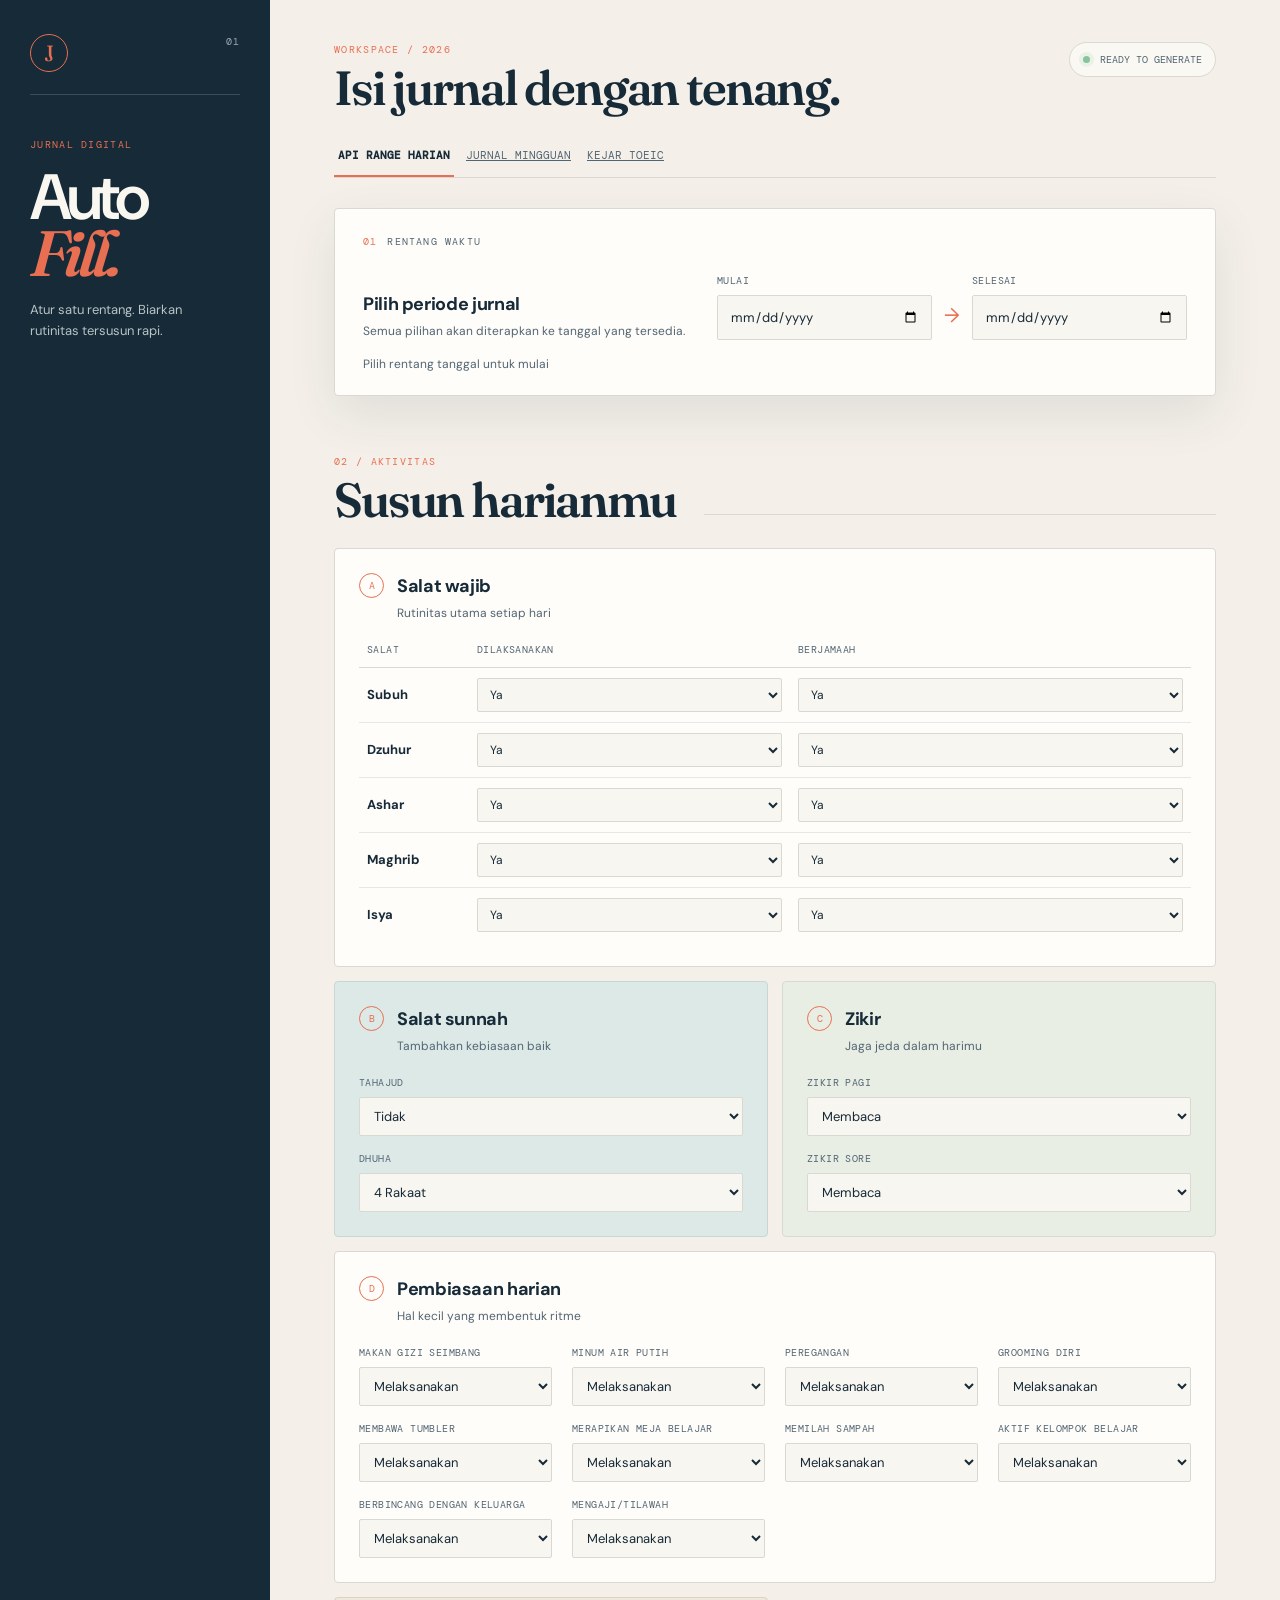
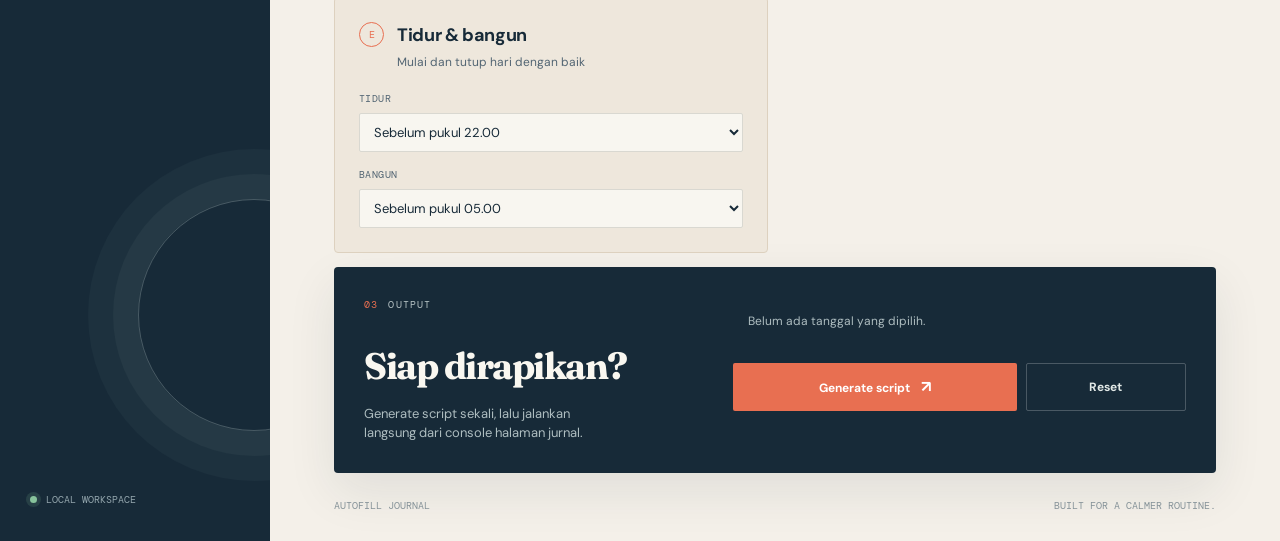
==== index.html @ 5ec19862 "sc commit" ====
<!DOCTYPE html>
<html lang="id">
<head>
    <meta charset="UTF-8">
    <meta name="viewport" content="width=device-width, initial-scale=1.0">
    <title>Jurnal / AutoFill</title>
    <link rel="stylesheet" href="/ui/style.css">
</head>
<body>
    <div class="app-shell">
        <aside class="side-rail">
            <div class="brand-mark"><span>J</span><small>01</small></div>
            <div class="rail-copy"><p class="eyebrow">Jurnal digital</p><h1>Auto<br><em>Fill.</em></h1><p class="rail-note">Atur satu rentang. Biarkan rutinitas tersusun rapi.</p></div>
            <div class="rail-footer"><span class="status-dot"></span><span>Local workspace</span></div>
        </aside>

        <main class="workspace">
            <header class="topbar"><div><p class="eyebrow">Workspace / 2026</p><h2>Isi jurnal dengan tenang.</h2></div><div class="topbar-badge"><span class="pulse"></span>Ready to generate</div></header>
            <nav class="mode-tabs" aria-label="Pilih engine jurnal">
                <button class="mode-tab active" data-mode="daily">API Range Harian</button>
                <a class="mode-tab" href="/ui/weekly.html">Jurnal Mingguan</a>
                <a class="mode-tab" href="/ui/kejar-toeic.html">Kejar TOEIC</a>
            </nav>

        <section class="date-panel">
            <div class="section-kicker"><span>01</span><span>Rentang waktu</span></div>
            <div class="date-panel-main"><div><h3>Pilih periode jurnal</h3><p class="section-subtitle">Semua pilihan akan diterapkan ke tanggal yang tersedia.</p></div><div class="date-row">
                <div class="input-group">
                    <label for="start-date">Mulai</label>
                    <input type="date" id="start-date">
                </div>
                <span class="date-arrow">→</span>
                <div class="input-group">
                    <label for="end-date">Selesai</label>
                    <input type="date" id="end-date">
                </div>
            </div></div><div id="date-info" class="date-info"><span>Pilih rentang tanggal untuk mulai</span></div>
        </section>

        <div class="section-heading"><div><p class="eyebrow">02 / Aktivitas</p><h2>Susun harianmu</h2></div><span class="heading-rule"></span></div>

        <div class="activity-grid">
            <section class="panel panel-wide"><div class="panel-heading"><span class="panel-index">A</span><div><h3>Salat wajib</h3><p>Rutinitas utama setiap hari</p></div></div><div id="salat-wajib-container"></div></section>
            <section class="panel panel-accent"><div class="panel-heading"><span class="panel-index">B</span><div><h3>Salat sunnah</h3><p>Tambahkan kebiasaan baik</p></div></div><div id="salat-sunnah-container"></div></section>
            <section class="panel panel-accent-soft"><div class="panel-heading"><span class="panel-index">C</span><div><h3>Zikir</h3><p>Jaga jeda dalam harimu</p></div></div><div id="zikir-container"></div></section>
            <section class="panel panel-wide"><div class="panel-heading"><span class="panel-index">D</span><div><h3>Pembiasaan harian</h3><p>Hal kecil yang membentuk ritme</p></div></div><div id="daily-container"></div></section>
            <section class="panel panel-sleep"><div class="panel-heading"><span class="panel-index">E</span><div><h3>Tidur & bangun</h3><p>Mulai dan tutup hari dengan baik</p></div></div><div id="tidur-bangun-container"></div></section>
        </div>

        <section class="action-panel">
            <div class="action-copy"><div class="section-kicker light"><span>03</span><span>Output</span></div><h2>Siap dirapikan?</h2><p>Generate script sekali, lalu jalankan langsung dari console halaman jurnal.</p></div>
            <div class="action-controls"><div id="preview-box" class="preview-box"></div><div id="error-box" class="error-box" style="display: none;"></div><div class="btn-group"><button id="generate-btn" class="btn btn-primary">Generate script <span>↗</span></button><button id="reset-btn" class="btn btn-outline">Reset</button></div></div>
            <div id="output-area" class="output-area" style="display: none;"><div class="output-header"><span>Script siap ditempel ke Console Browser</span><button id="copy-btn" class="btn btn-sm">Salin script</button></div><textarea id="output-script" readonly></textarea></div>
        </section>
                <section id="weekly-panel" class="weekly-panel" hidden>
                        <div class="section-kicker"><span>W</span><span>Weekly engine</span></div>
                        <div class="weekly-heading"><div><h2>Jurnal mingguan</h2><p>Atur kebiasaan mingguan terpisah dari API range harian.</p></div><span class="weekly-badge">POST / deed-habbit</span></div>
                        <div class="weekly-controls">
                                <label>Mode<select id="weekly-mode"><option value="DRY_RUN">DRY_RUN</option><option value="RUN">RUN</option></select></label>
                                <label>Offset minggu<input id="weekly-offset" type="number" value="0" step="1"></label>
                                <label class="weekly-check"><input id="weekly-overwrite" type="checkbox"><span>Timpa deed yang sudah ada</span></label>
                        </div>
                        <div class="weekly-list-heading"><span>Kegiatan</span><span>Pelaksanaan</span><span>Hari</span><span>Saksi</span><span>Nama saksi</span></div>
                        <div id="weekly-plan-list" class="weekly-plan-list"></div>
                        <div id="weekly-error" class="error-box" hidden></div>
                        <div class="weekly-actions"><button id="weekly-generate" class="btn btn-primary">Generate weekly script <span>↗</span></button><button id="weekly-reset" class="btn btn-outline">Reset</button></div>
                        <div id="weekly-output-area" class="weekly-output" hidden><div class="output-header"><span>Script weekly siap ditempel ke Console</span><button id="weekly-copy" class="btn btn-sm">Salin script</button></div><textarea id="weekly-output" readonly></textarea></div>
                </section>
        <footer class="workspace-footer"><span>AutoFill Journal</span><span>Built for a calmer routine.</span></footer>
        </main>
    </div>
    <script src="/ui/app.js"></script>
</body>
</html>
---- ui/style.css ----
@import url('https://fonts.googleapis.com/css2?family=DM+Mono:wght@400;500&family=DM+Sans:wght@400;500;600;700&family=Fraunces:opsz,wght@9..144,600&display=swap');

:root { --ink: #172a38; --ink-soft: #526573; --paper: #f4f0e9; --panel: #fffdf9; --line: #d9d8d1; --coral: #e86f51; --coral-dark: #bd513c; --shadow: 0 18px 50px rgba(23,42,56,.09); }
* { box-sizing: border-box; margin: 0; padding: 0; }
body { min-width: 320px; background: var(--paper); color: var(--ink); font-family: 'DM Sans', sans-serif; line-height: 1.5; }
button, input, select, textarea { font: inherit; }
.app-shell { display: grid; grid-template-columns: 270px minmax(0,1fr); min-height: 100vh; }
.side-rail { position: relative; display: flex; flex-direction: column; min-height: 100vh; padding: 34px 30px; color: #f9f7f0; background: var(--ink); overflow: hidden; }
.side-rail::after { position: absolute; content: ''; width: 230px; height: 230px; right: -100px; bottom: 110px; border: 1px solid rgba(220,233,231,.25); border-radius: 50%; box-shadow: 0 0 0 25px rgba(220,233,231,.04),0 0 0 50px rgba(220,233,231,.03); }
.brand-mark { display: flex; align-items: flex-start; justify-content: space-between; width: 100%; padding-bottom: 22px; border-bottom: 1px solid rgba(255,255,255,.16); font-family: 'DM Mono',monospace; }
.brand-mark span { display: grid; place-items: center; width: 38px; height: 38px; border: 1px solid var(--coral); border-radius: 50%; color: var(--coral); font-family: 'Fraunces',serif; font-size: 22px; }
.brand-mark small { color: #9aaab1; font-size: 10px; letter-spacing: .12em; }
.rail-copy { margin-top: 42px; margin-bottom: auto; }.eyebrow { color: var(--coral); font-family: 'DM Mono',monospace; font-size: 10px; letter-spacing: .13em; text-transform: uppercase; }
.rail-copy h1 { margin: 18px 0; font-size: clamp(48px,5vw,68px); font-weight: 600; line-height: .86; letter-spacing: -.07em; }.rail-copy h1 em { color: var(--coral); font-family: 'Fraunces',serif; font-weight: 600; letter-spacing: -.08em; }.rail-note { max-width: 165px; color: #b7c3c5; font-size: 13px; line-height: 1.6; }
.rail-footer { display: flex; align-items: center; gap: 9px; color: #94a6ad; font-family: 'DM Mono',monospace; font-size: 10px; text-transform: uppercase; }.status-dot,.pulse { display: inline-block; width: 7px; height: 7px; border-radius: 50%; background: #87c39c; box-shadow: 0 0 0 4px rgba(135,195,156,.14); }
.workspace { width: min(1180px,100%); margin: 0 auto; padding: 42px clamp(24px,5vw,76px) 28px; }.topbar { display: flex; align-items: flex-start; justify-content: space-between; gap: 20px; margin-bottom: 42px; }.topbar h2,.section-heading h2 { margin-top: 7px; font-family: 'Fraunces',serif; font-size: clamp(30px,4vw,48px); font-weight: 600; letter-spacing: -.045em; line-height: 1; }.topbar-badge { display: flex; align-items: center; gap: 10px; padding: 9px 13px; border: 1px solid var(--line); border-radius: 99px; background: rgba(255,253,249,.6); color: var(--ink-soft); font-family: 'DM Mono',monospace; font-size: 10px; text-transform: uppercase; white-space: nowrap; }
.date-panel { padding: 25px 28px 18px; border: 1px solid var(--line); border-radius: 4px; background: var(--panel); box-shadow: var(--shadow); }.section-kicker { display: flex; align-items: center; gap: 10px; color: var(--ink-soft); font-family: 'DM Mono',monospace; font-size: 10px; letter-spacing: .12em; text-transform: uppercase; }.section-kicker span:first-child { color: var(--coral); }.date-panel-main { display: flex; align-items: end; justify-content: space-between; gap: 28px; margin: 24px 0 15px; }.date-panel h3,.panel-heading h3 { font-size: 18px; font-weight: 700; letter-spacing: -.02em; }.section-subtitle,.panel-heading p { margin-top: 4px; color: var(--ink-soft); font-size: 12px; }.date-row { display: flex; align-items: end; gap: 12px; min-width: min(470px,100%); }.input-group { display: flex; flex: 1; flex-direction: column; gap: 7px; }.input-group label,.compact-item label { color: var(--ink-soft); font-family: 'DM Mono',monospace; font-size: 10px; letter-spacing: .04em; text-transform: uppercase; } input[type='date'],select { width: 100%; border: 1px solid var(--line); border-radius: 2px; background: #f8f6f0; color: var(--ink); font-size: 13px; } input[type='date'] { padding: 11px 12px; } select { padding: 9px 10px; cursor: pointer; } input[type='date']:focus,select:focus { outline: 2px solid rgba(232,111,81,.25); border-color: var(--coral); }.date-arrow { padding-bottom: 10px; color: var(--coral); font-size: 20px; }.date-info { min-height: 22px; color: var(--ink-soft); font-size: 12px; }.date-info .success { display: block; color: #56856a; font-weight: 600; }.date-info .error { display: block; color: var(--coral-dark); font-weight: 600; }
.section-heading { display: flex; align-items: end; gap: 28px; margin: 58px 0 24px; }.heading-rule { height: 1px; flex: 1; margin-bottom: 9px; background: var(--line); }.activity-grid { display: grid; grid-template-columns: repeat(2,minmax(0,1fr)); gap: 14px; }.panel { min-width: 0; padding: 24px; border: 1px solid var(--line); border-radius: 4px; background: var(--panel); }.panel-wide { grid-column: span 2; }.panel-accent { background: #dce9e7; border-color: #c5d8d4; }.panel-accent-soft { background: #e8eee4; border-color: #d2ddcf; }.panel-sleep { background: #eee7dc; border-color: #ddd1bf; }.panel-heading { display: flex; align-items: flex-start; gap: 13px; margin-bottom: 20px; }.panel-index { display: grid; place-items: center; width: 25px; height: 25px; border: 1px solid currentColor; border-radius: 50%; color: var(--coral); font-family: 'DM Mono',monospace; font-size: 10px; }
.compact-table { width: 100%; border-collapse: collapse; font-size: 13px; }.compact-table th { padding: 0 8px 10px; border-bottom: 1px solid var(--line); color: var(--ink-soft); font-family: 'DM Mono',monospace; font-size: 10px; font-weight: 400; letter-spacing: .04em; text-align: left; text-transform: uppercase; }.compact-table td { padding: 10px 8px; border-bottom: 1px solid rgba(23,42,56,.1); }.compact-table tr:last-child td { border-bottom: 0; }.compact-table .label-col { width: 110px; font-weight: 700; }.compact-table select { padding: 7px 8px; font-size: 12px; }.compact-grid { display: grid; grid-template-columns: repeat(auto-fit,minmax(190px,1fr)); gap: 15px 20px; }.compact-item { display: flex; flex-direction: column; gap: 7px; }
.action-panel { display: grid; grid-template-columns: .85fr 1.15fr; gap: 34px; margin-top: 14px; padding: 30px; border-radius: 4px; background: var(--ink); color: #f9f7f0; box-shadow: var(--shadow); }.light { color: #b7c3c5; }.action-copy h2 { margin-top: 26px; font-family: 'Fraunces',serif; font-size: 37px; letter-spacing: -.04em; }.action-copy p { max-width: 230px; margin-top: 10px; color: #aebdc0; font-size: 13px; }.action-controls { min-width: 0; }.preview-box { display: grid; grid-template-columns: repeat(4,1fr); gap: 7px; margin-bottom: 18px; }.preview-item { min-width: 0; padding: 12px 9px; border: 1px solid rgba(255,255,255,.14); background: rgba(255,255,255,.07); text-align: center; }.preview-item .preview-icon { display: block; margin-bottom: 4px; color: var(--coral); font-size: 16px; }.preview-item strong { display: block; color: #fff; font-size: 17px; }.preview-item small { display: block; overflow: hidden; color: #aebdc0; font-size: 10px; text-overflow: ellipsis; white-space: nowrap; }.empty-preview { grid-column: 1/-1; padding: 15px; color: #aebdc0; font-size: 12px; }.error-box { margin-bottom: 15px; padding: 11px 13px; border: 1px solid rgba(255,170,150,.5); background: rgba(232,111,81,.16); color: #ffc2b4; font-size: 12px; }.btn-group { display: flex; gap: 9px; }.btn { border: 0; border-radius: 2px; padding: 12px 16px; cursor: pointer; font-size: 12px; font-weight: 700; transition: transform .2s,background .2s; }.btn:hover { transform: translateY(-2px); }.btn-primary { flex: 2; background: var(--coral); color: #fff; }.btn-primary:hover { background: var(--coral-dark); }.btn-primary span { margin-left: 8px; font-size: 16px; }.btn-outline { flex: 1; border: 1px solid rgba(255,255,255,.22); background: transparent; color: #e2e9e7; }.btn-outline:hover { background: rgba(255,255,255,.1); }.output-area { grid-column: 1/-1; margin-top: 4px; padding-top: 23px; border-top: 1px solid rgba(255,255,255,.14); }.output-header { display: flex; justify-content: space-between; gap: 16px; margin-bottom: 9px; color: #dbe5e4; font-family: 'DM Mono',monospace; font-size: 10px; text-transform: uppercase; }.btn-sm { padding: 7px 10px; background: var(--coral); color: white; font-size: 10px; }#output-script { width: 100%; min-height: 210px; resize: vertical; border: 1px solid rgba(255,255,255,.16); border-radius: 2px; background: #0d1c27; color: #b9d9ca; padding: 14px; font-family: 'DM Mono',monospace; font-size: 11px; line-height: 1.6; }.workspace-footer { display: flex; justify-content: space-between; margin-top: 25px; color: #859298; font-family: 'DM Mono',monospace; font-size: 10px; text-transform: uppercase; }
@media (max-width: 1080px) { .workspace { padding-right: 34px; padding-left: 34px; }.date-panel-main { display: block; }.date-row { margin-top: 20px; }.action-panel { grid-template-columns: 1fr 1.5fr; } }
@media (max-width: 820px) { .app-shell { display: block; }.side-rail { min-height: 250px; padding: 24px; }.rail-copy { margin: 38px 0 0; }.rail-copy h1 { font-size: 55px; }.rail-note { display: none; }.rail-footer { position: absolute; right: 24px; bottom: 27px; }.workspace { padding: 30px 20px 24px; } }
@media (max-width: 620px) { .app-shell { overflow-x: hidden; }.side-rail { width: 100%; min-width: 0; }.topbar,.date-panel-main { display: block; }.topbar-badge { display: inline-flex; margin-top: 20px; }.date-panel-main { margin-top: 22px; }.date-panel { padding: 20px 16px 15px; }.date-row { display: grid; grid-template-columns: minmax(0,1fr) auto minmax(0,1fr); min-width: 0; margin-top: 20px; }.input-group { min-width: 0; }.activity-grid { display: block; }.panel { margin-bottom: 14px; padding: 18px 16px; }.panel-wide { grid-column: auto; }.compact-table { table-layout: fixed; }.compact-table .label-col { width: 72px; }.compact-table td,.compact-table th { padding-right: 4px; padding-left: 4px; }.action-panel { display: block; padding: 24px; }.action-controls { margin-top: 28px; }.preview-box { grid-template-columns: repeat(2,1fr); }.output-header { align-items: flex-start; flex-direction: column; }.workspace-footer { gap: 14px; flex-direction: column; } }

.mode-tabs { display: flex; gap: 8px; margin: -18px 0 30px; border-bottom: 1px solid var(--line); }.mode-tab { border: 0; border-bottom: 2px solid transparent; padding: 11px 4px; background: transparent; color: var(--ink-soft); cursor: pointer; font-family: 'DM Mono',monospace; font-size: 11px; text-transform: uppercase; }.mode-tab.active { border-bottom-color: var(--coral); color: var(--ink); font-weight: 700; }
.weekly-panel { padding: 28px; border: 1px solid var(--line); border-radius: 4px; background: var(--panel); box-shadow: var(--shadow); }.weekly-heading { display: flex; align-items: end; justify-content: space-between; gap: 20px; margin: 22px 0 28px; }.weekly-heading h2 { font-family: 'Fraunces',serif; font-size: 38px; letter-spacing: -.04em; }.weekly-heading p { margin-top: 8px; color: var(--ink-soft); font-size: 13px; }.weekly-badge { padding: 8px 10px; border: 1px solid #c5d8d4; background: var(--blue); color: var(--ink-soft); font-family: 'DM Mono',monospace; font-size: 10px; }.weekly-controls { display: flex; align-items: end; gap: 16px; margin-bottom: 24px; }.weekly-controls label { display: flex; flex-direction: column; gap: 7px; color: var(--ink-soft); font-family: 'DM Mono',monospace; font-size: 10px; text-transform: uppercase; }.weekly-controls select,.weekly-controls input[type='number'] { min-width: 150px; padding: 10px; border: 1px solid var(--line); border-radius: 2px; background: #f8f6f0; color: var(--ink); }.weekly-check { flex-direction: row !important; align-items: center; padding-bottom: 10px; font-family: 'DM Sans',sans-serif !important; font-size: 12px !important; text-transform: none !important; }.weekly-check input { accent-color: var(--coral); }.weekly-json-label { display: block; margin-bottom: 8px; color: var(--ink-soft); font-family: 'DM Mono',monospace; font-size: 10px; text-transform: uppercase; }.weekly-plan { width: 100%; min-height: 230px; padding: 15px; border: 1px solid var(--line); border-radius: 2px; background: #172a38; color: #b9d9ca; font-family: 'DM Mono',monospace; font-size: 12px; line-height: 1.6; resize: vertical; }.weekly-actions { display: flex; gap: 10px; margin-top: 16px; }.weekly-actions .btn-primary { flex: 0 1 280px; }.weekly-actions .btn-outline { flex: 0 0 100px; border-color: var(--line); color: var(--ink-soft); }.weekly-output { margin-top: 26px; padding-top: 22px; border-top: 1px solid var(--line); }.weekly-output .output-header { color: var(--ink-soft); }.weekly-output #weekly-output { width: 100%; min-height: 240px; padding: 14px; border: 1px solid var(--line); border-radius: 2px; background: #0d1c27; color: #b9d9ca; font-family: 'DM Mono',monospace; font-size: 11px; line-height: 1.6; resize: vertical; }
@media (max-width: 620px) { .weekly-heading { display: block; }.weekly-panel { padding: 20px 16px; }.weekly-controls { align-items: stretch; flex-direction: column; }.weekly-controls select,.weekly-controls input[type='number'] { min-width: 0; }.weekly-actions { flex-direction: column; }.weekly-actions .btn-primary,.weekly-actions .btn-outline { flex: auto; width: 100%; } }
.weekly-list-heading,.weekly-plan-row { display: grid; grid-template-columns: minmax(220px, 1.8fr) repeat(3, minmax(130px, 1fr)) minmax(150px, 1fr); gap: 10px; align-items: center; }.weekly-list-heading { padding: 0 12px 9px; color: var(--ink-soft); font-family: 'DM Mono',monospace; font-size: 10px; text-transform: uppercase; }.weekly-plan-list { border: 1px solid var(--line); border-radius: 3px; overflow: hidden; }.weekly-plan-row { padding: 11px 12px; border-top: 1px solid var(--line); background: #fffdf9; }.weekly-plan-row:first-child { border-top: 0; }.weekly-plan-row strong { font-size: 12px; }.weekly-plan-row select,.weekly-plan-row input { min-width: 0; width: 100%; padding: 8px; border: 1px solid var(--line); border-radius: 2px; background: #f8f6f0; color: var(--ink); font-size: 12px; }.weekly-plan-row input::placeholder { color: #9aa6a8; }.weekly-plan-row select:focus,.weekly-plan-row input:focus { outline: 2px solid rgba(232,111,81,.25); border-color: var(--coral); }
@media (max-width: 820px) { .weekly-list-heading { display: none; }.weekly-plan-row { display: grid; grid-template-columns: 1fr 1fr; padding: 14px 12px; }.weekly-plan-row strong { grid-column: 1 / -1; }.weekly-plan-row input { grid-column: 1 / -1; } }

/* =========================================================
   PAGE SECTIONS
   ========================================================= */
.page-section[hidden] { display: none; }

/* =========================================================
   KEJAR TOEIC
   ========================================================= */
.kejar-grid { display: grid; grid-template-columns: repeat(2, minmax(0,1fr)); gap: 14px; }
.kejar-card { position: relative; display: flex; align-items: center; gap: 18px; width: 100%; padding: 24px; border: 1px solid var(--line); border-radius: 4px; background: var(--panel); color: var(--ink); font: inherit; text-align: left; cursor: pointer; overflow: hidden; transition: transform .25s ease, box-shadow .25s ease, border-color .25s ease; }
.kejar-card::before { content: ''; position: absolute; left: 0; top: 0; bottom: 0; width: 3px; background: var(--coral); transform: scaleY(0); transform-origin: top; transition: transform .3s ease; }
.kejar-card:hover { transform: translateY(-3px); box-shadow: var(--shadow); border-color: #c9c8c0; }
.kejar-card:hover::before { transform: scaleY(1); }
.kejar-card-index { display: grid; place-items: center; width: 40px; height: 40px; flex-shrink: 0; border: 1px solid var(--coral); border-radius: 50%; color: var(--coral); background: rgba(232,111,81,.06); font-family: 'DM Mono', monospace; font-size: 11px; transition: background .25s ease, color .25s ease; }
.kejar-card:hover .kejar-card-index { background: var(--coral); color: #fff; }
.kejar-card-body { flex: 1; min-width: 0; }
.kejar-card-body h3 { font-family: 'Fraunces', serif; font-size: 20px; font-weight: 600; letter-spacing: -.03em; line-height: 1.15; color: var(--ink); margin-bottom: 4px; }
.kejar-card-body p { color: var(--ink-soft); font-family: 'DM Mono', monospace; font-size: 10.5px; letter-spacing: .04em; text-transform: uppercase; }
.kejar-card-arrow { color: var(--ink-soft); font-size: 20px; transition: color .25s ease, transform .25s ease; }
.kejar-card:hover .kejar-card-arrow { color: var(--coral); transform: translateX(4px); }
@media (max-width: 620px) {
  .kejar-grid { grid-template-columns: 1fr; }
}
/* =========================================================
   KEJAR TOEIC
   ========================================================= */
.kejar-grid { display: grid; grid-template-columns: repeat(2, minmax(0,1fr)); gap: 14px; }
.kejar-card { position: relative; display: flex; align-items: center; gap: 18px; width: 100%; padding: 24px; border: 1px solid var(--line); border-radius: 4px; background: var(--panel); color: var(--ink); font: inherit; text-align: left; cursor: pointer; overflow: hidden; transition: transform .25s ease, box-shadow .25s ease, border-color .25s ease; }
.kejar-card::before { content: ''; position: absolute; left: 0; top: 0; bottom: 0; width: 3px; background: var(--coral); transform: scaleY(0); transform-origin: top; transition: transform .3s ease; }
.kejar-card:hover { transform: translateY(-3px); box-shadow: var(--shadow); border-color: #c9c8c0; }
.kejar-card:hover::before { transform: scaleY(1); }
.kejar-card-index { display: grid; place-items: center; width: 42px; height: 42px; flex-shrink: 0; border: 1px solid var(--coral); border-radius: 50%; color: var(--coral); background: rgba(232,111,81,.06); font-family: 'DM Mono',monospace; font-size: 12px; transition: background .25s ease, color .25s ease; }
.kejar-card:hover .kejar-card-index { background: var(--coral); color: #fff; }
.kejar-card-body { flex: 1; min-width: 0; }
.kejar-card-body h3 { font-family: 'Fraunces',serif; font-size: 20px; font-weight: 600; letter-spacing: -.03em; line-height: 1.15; color: var(--ink); margin-bottom: 5px; }
.kejar-card-body p { color: var(--ink-soft); font-family: 'DM Mono',monospace; font-size: 10px; letter-spacing: .08em; text-transform: uppercase; }
.kejar-card-arrow { color: var(--ink-soft); font-size: 20px; transition: color .25s ease, transform .25s ease; }
.kejar-card:hover .kejar-card-arrow { color: var(--coral); transform: translateX(4px); }
@media (max-width: 620px) {
  .kejar-grid { grid-template-columns: 1fr; }
}
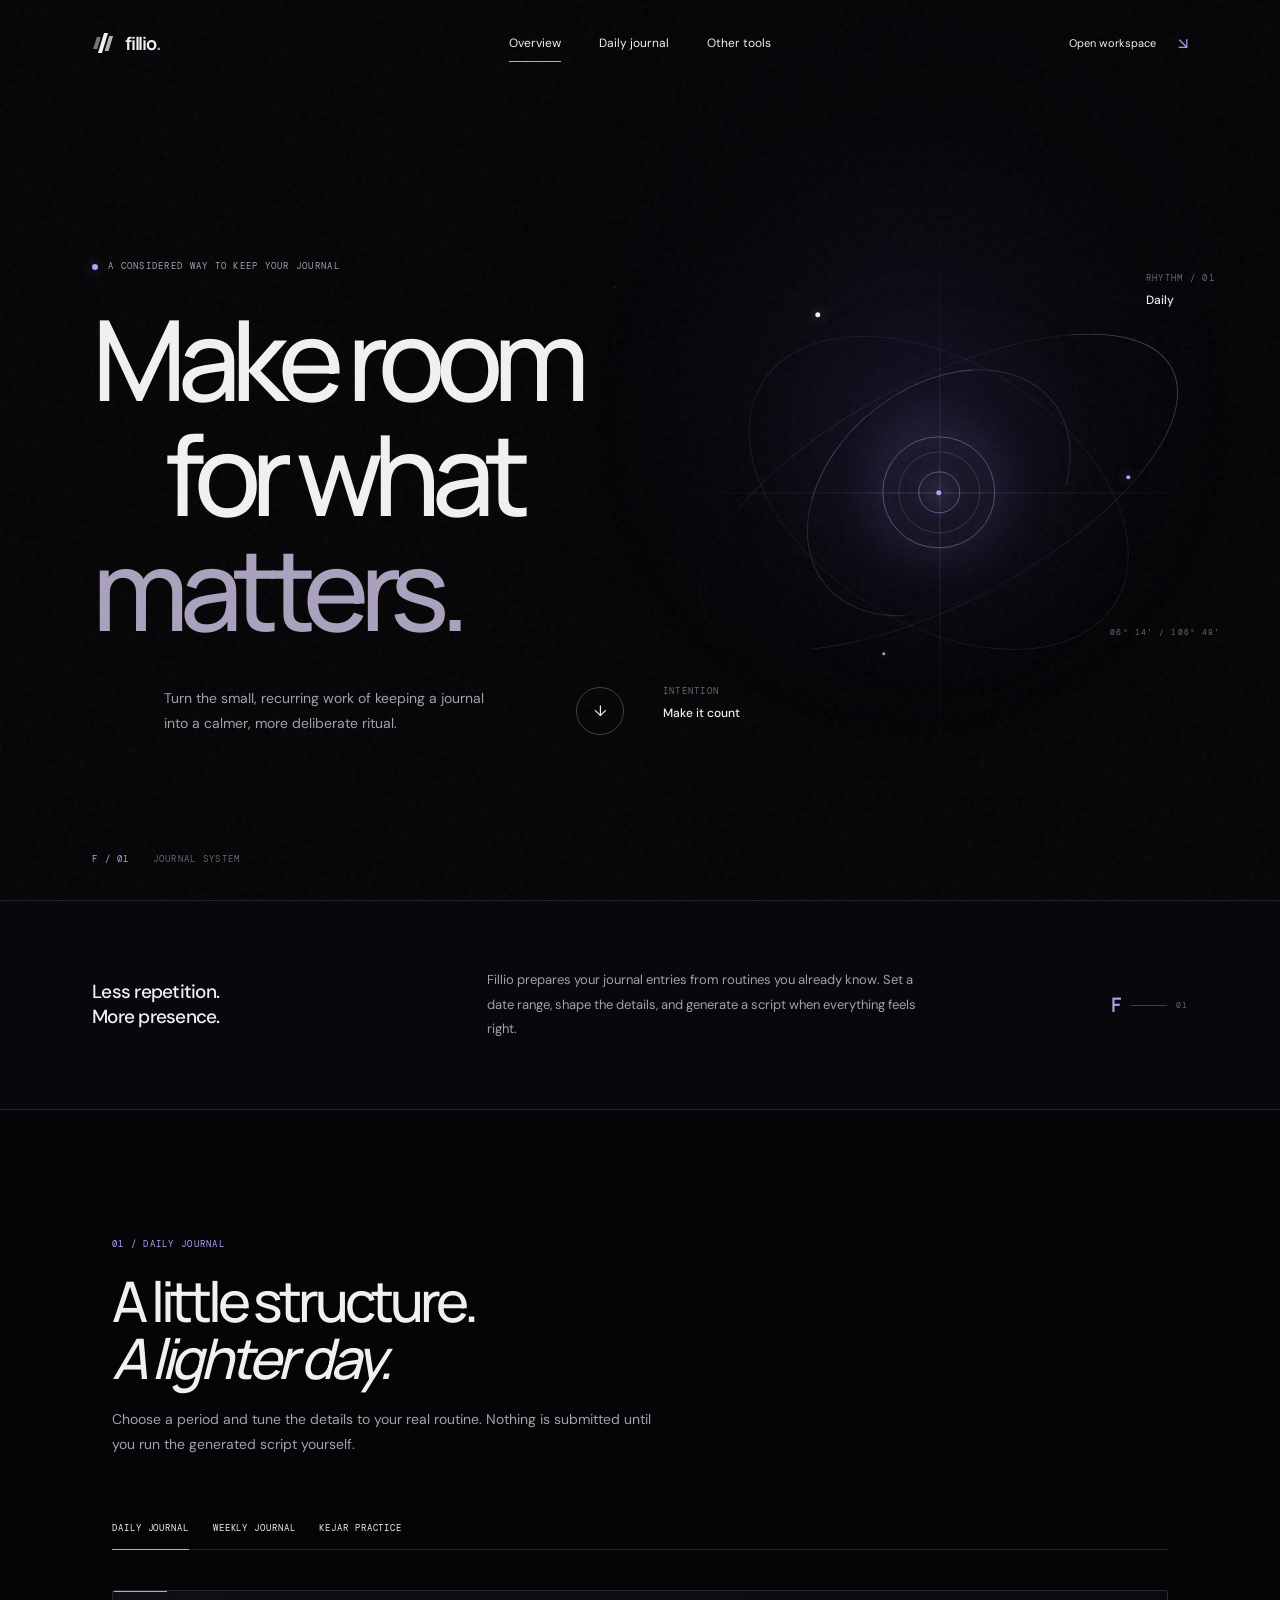
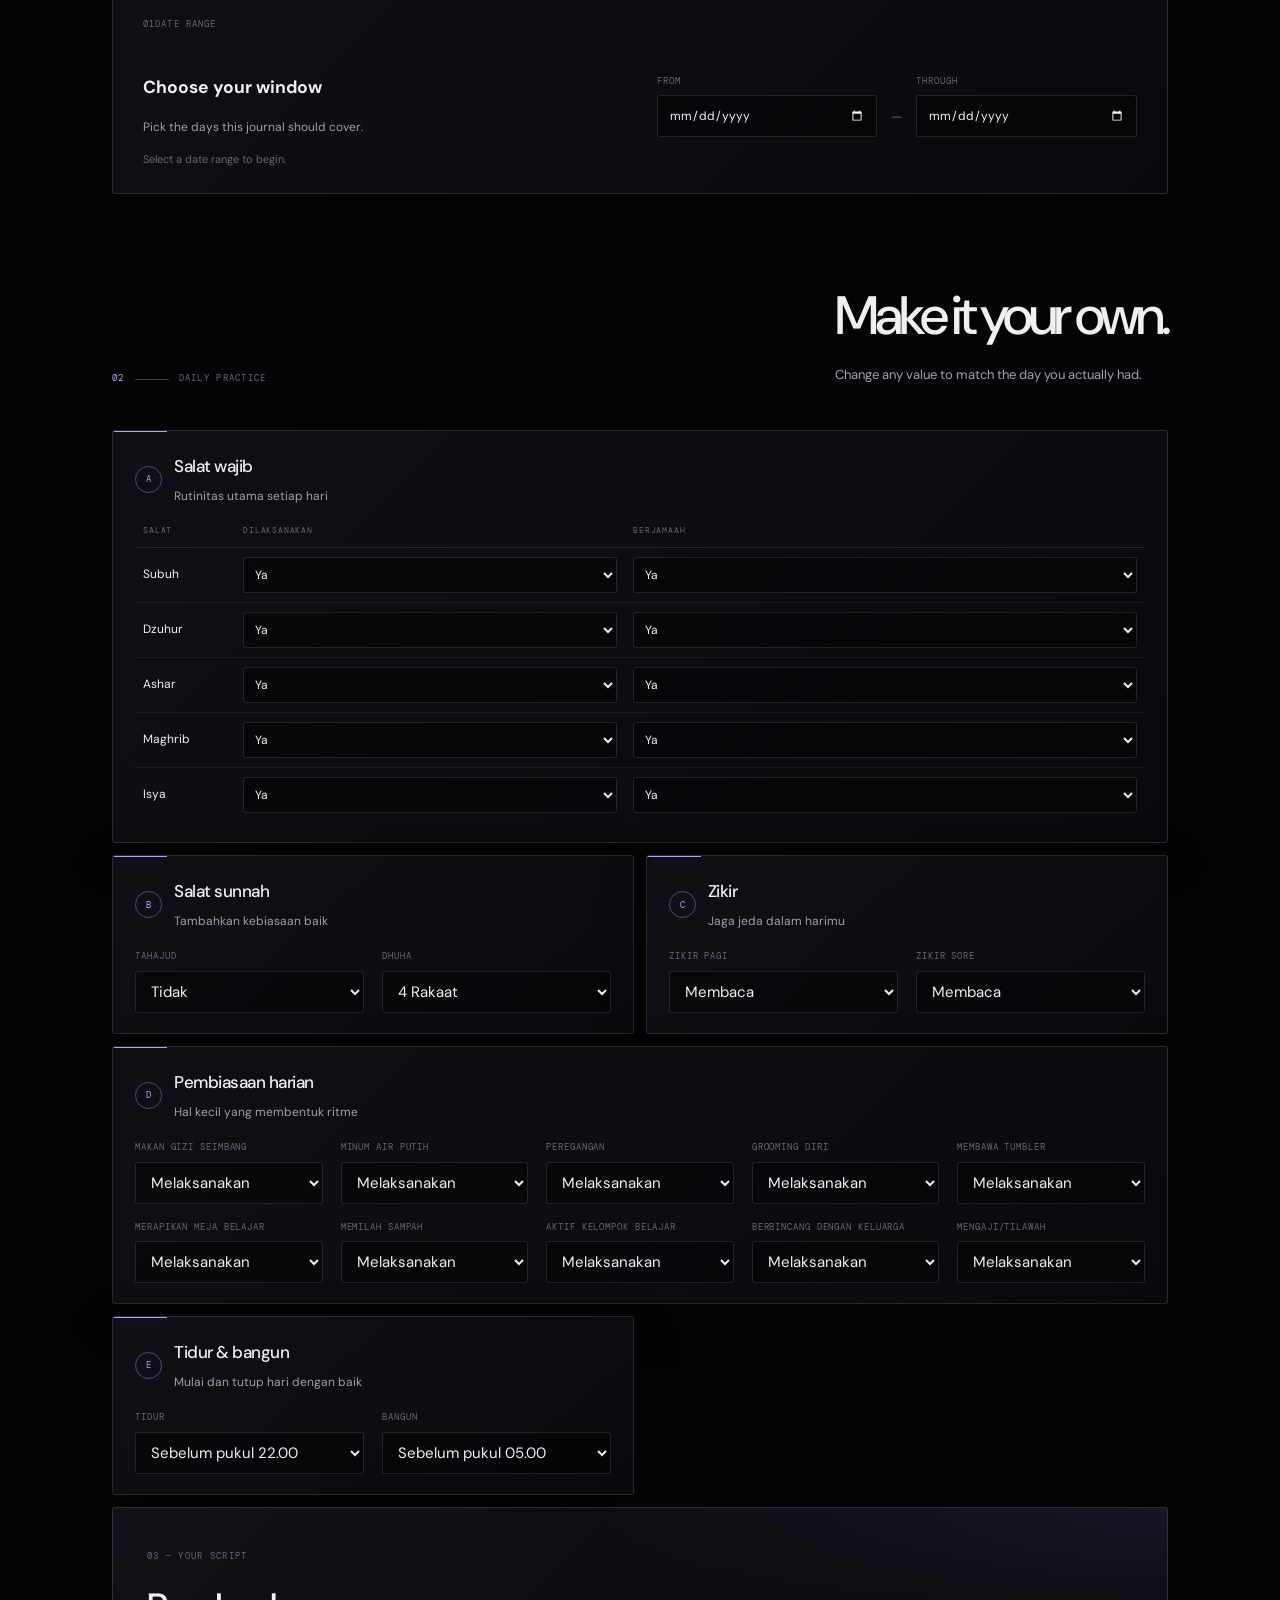
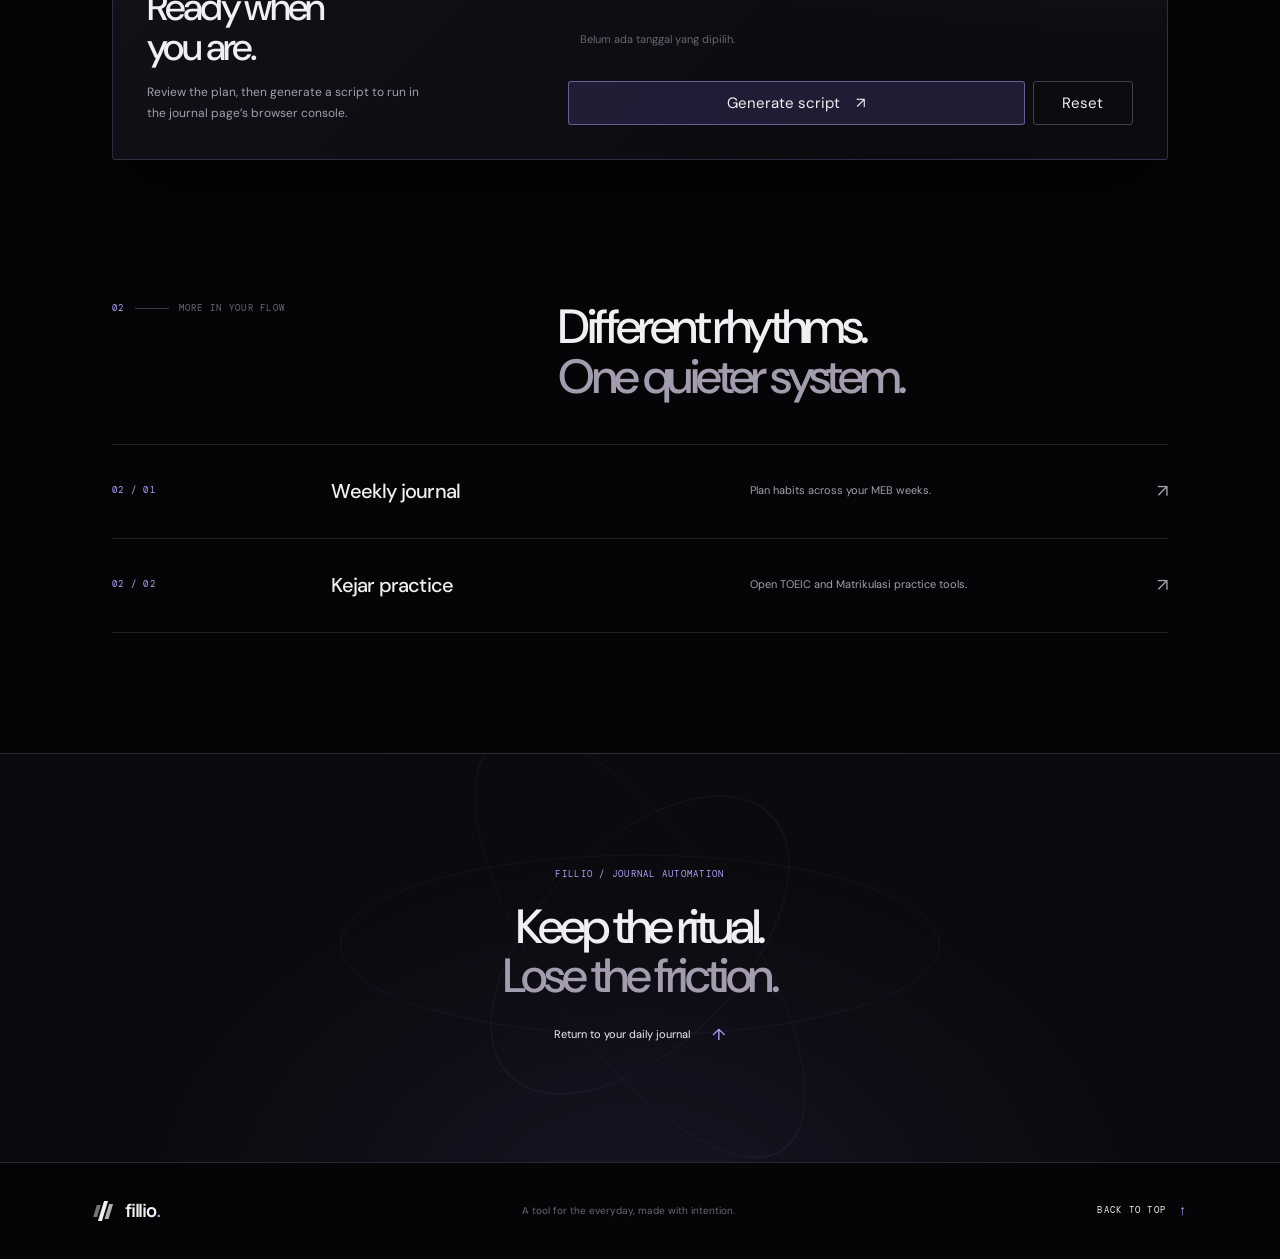
==== commit 0acf264e: "lcc" ====
--- a/index.html
+++ b/index.html
@@ -3,72 +3,177 @@
 <head>
     <meta charset="UTF-8">
     <meta name="viewport" content="width=device-width, initial-scale=1.0">
-    <title>Jurnal / AutoFill</title>
-    <link rel="stylesheet" href="/ui/style.css">
+    <meta name="theme-color" content="#050507">
+    <meta name="description" content="Fillio turns daily and weekly journal routines into clear, ready-to-run scripts.">
+    <title>Fillio — Make room for what matters</title>
+    <link rel="preconnect" href="https://fonts.googleapis.com">
+    <link rel="preconnect" href="https://fonts.gstatic.com" crossorigin>
+    <link href="https://fonts.googleapis.com/css2?family=DM+Mono:wght@400;500&family=DM+Sans:wght@400;500;600;700&family=Manrope:wght@400;500;600;700;800&display=swap" rel="stylesheet">
+    <link rel="stylesheet" href="src/experience.css">
 </head>
-<body>
-    <div class="app-shell">
-        <aside class="side-rail">
-            <div class="brand-mark"><span>J</span><small>01</small></div>
-            <div class="rail-copy"><p class="eyebrow">Jurnal digital</p><h1>Auto<br><em>Fill.</em></h1><p class="rail-note">Atur satu rentang. Biarkan rutinitas tersusun rapi.</p></div>
-            <div class="rail-footer"><span class="status-dot"></span><span>Local workspace</span></div>
-        </aside>
+<body class="experience-page">
+    <div class="reading-progress" aria-hidden="true"><span id="reading-progress-bar"></span></div>
+    <canvas class="ambient-canvas" id="ambient-canvas" aria-hidden="true"></canvas>
+    <div class="grain-layer" aria-hidden="true"></div>
 
-        <main class="workspace">
-            <header class="topbar"><div><p class="eyebrow">Workspace / 2026</p><h2>Isi jurnal dengan tenang.</h2></div><div class="topbar-badge"><span class="pulse"></span>Ready to generate</div></header>
-            <nav class="mode-tabs" aria-label="Pilih engine jurnal">
-                <button class="mode-tab active" data-mode="daily">API Range Harian</button>
-                <a class="mode-tab" href="/ui/weekly.html">Jurnal Mingguan</a>
-                <a class="mode-tab" href="/ui/kejar-toeic.html">Kejar TOEIC</a>
+    <header class="experience-header" id="site-header">
+        <a class="brand-lockup" href="#home" aria-label="Fillio home">
+            <span class="brand-symbol" aria-hidden="true"><i></i><i></i><i></i></span>
+            <span class="brand-name">fillio<span class="brand-period">.</span></span>
+        </a>
+        <nav class="desktop-nav" aria-label="Main navigation">
+            <a class="nav-link is-current" href="#home">Overview</a>
+            <a class="nav-link" href="#daily">Daily journal</a>
+            <a class="nav-link" href="#tools">Other tools</a>
+        </nav>
+        <a class="header-action magnetic-link" href="#daily">Open workspace <span aria-hidden="true">↘</span></a>
+        <button class="menu-toggle" id="menu-toggle" type="button" aria-label="Open navigation" aria-expanded="false" aria-controls="mobile-navigation">
+            <span></span><span></span>
+        </button>
+    </header>
+    <nav class="mobile-nav" id="mobile-navigation" aria-label="Mobile navigation" inert>
+        <a href="#home"><span>01</span>Overview</a>
+        <a href="#daily"><span>02</span>Daily journal</a>
+        <a href="#tools"><span>03</span>Other tools</a>
+        <small>JOURNAL AUTOMATION / 2026</small>
+    </nav>
+
+    <main>
+        <section class="hero-section" id="home" aria-labelledby="hero-title">
+            <div class="hero-grid" aria-hidden="true"></div>
+            <div class="hero-copy">
+                <p class="eyebrow reveal-up"><span class="status-indicator"></span> A considered way to keep your journal</p>
+                <h1 class="hero-title" id="hero-title"><span class="title-line"><span>Make room</span></span><span class="title-line title-line-offset"><span>for what</span></span><span class="title-line"><span class="title-accent">matters.</span></span></h1>
+                <div class="hero-foot reveal-up">
+                    <p>Turn the small, recurring work of keeping a journal into a calmer, more deliberate ritual.</p>
+                    <a class="round-link magnetic-link" href="#daily" aria-label="Go to daily journal"><span>↓</span></a>
+                </div>
+            </div>
+            <div class="hero-instrument" aria-label="Abstract visualization of a journal rhythm">
+                <div class="instrument-orbit orbit-outer"></div><div class="instrument-orbit orbit-middle"></div><div class="instrument-orbit orbit-inner"></div>
+                <div class="instrument-axis axis-horizontal"></div><div class="instrument-axis axis-vertical"></div>
+                <div class="instrument-core"><span></span></div>
+                <div class="instrument-node node-one"></div><div class="instrument-node node-two"></div><div class="instrument-node node-three"></div>
+                <div class="instrument-readout readout-top"><span>RHYTHM / 01</span><strong>Daily</strong></div>
+                <div class="instrument-readout readout-bottom"><span>INTENTION</span><strong>Make it count</strong></div>
+                <span class="instrument-coordinate">06° 14' / 106° 48'</span>
+            </div>
+            <div class="hero-index" aria-hidden="true"><span>F / 01</span><span>JOURNAL SYSTEM</span></div>
+        </section>
+
+        <section class="intro-band reveal-up" aria-label="Fillio overview">
+            <p class="intro-label">Less repetition.<br>More presence.</p>
+            <p class="intro-copy">Fillio prepares your journal entries from routines you already know. Set a date range, shape the details, and generate a script when everything feels right.</p>
+            <div class="intro-mark" aria-hidden="true"><span>F</span><i></i><span>01</span></div>
+        </section>
+
+        <section class="archive-panel" id="daily" aria-labelledby="daily-title">
+            <div class="archive-intro reveal-up">
+                <p class="eyebrow">01 / DAILY JOURNAL</p>
+                <h2 id="daily-title">A little structure.<br><em>A lighter day.</em></h2>
+                <p>Choose a period and tune the details to your real routine. Nothing is submitted until you run the generated script yourself.</p>
+            </div>
+
+            <nav class="mode-tabs" aria-label="Journal tools">
+                <span class="mode-tab active" aria-current="page">Daily journal</span>
+                <a class="mode-tab" href="ui/weekly.html">Weekly journal</a>
+                <a class="mode-tab" href="ui/kejar-toeic.html">Kejar practice</a>
             </nav>
 
-        <section class="date-panel">
-            <div class="section-kicker"><span>01</span><span>Rentang waktu</span></div>
-            <div class="date-panel-main"><div><h3>Pilih periode jurnal</h3><p class="section-subtitle">Semua pilihan akan diterapkan ke tanggal yang tersedia.</p></div><div class="date-row">
-                <div class="input-group">
-                    <label for="start-date">Mulai</label>
-                    <input type="date" id="start-date">
+            <section class="date-panel reveal-up" aria-labelledby="date-heading">
+                <div class="section-kicker"><span>01</span><span>DATE RANGE</span></div>
+                <div class="date-panel-main">
+                    <div>
+                        <h3 id="date-heading">Choose your window</h3>
+                        <p class="section-subtitle">Pick the days this journal should cover.</p>
+                    </div>
+                    <div class="date-row">
+                        <div class="input-group"><label for="start-date">From</label><input type="date" id="start-date"></div>
+                        <span class="date-arrow" aria-hidden="true">—</span>
+                        <div class="input-group"><label for="end-date">Through</label><input type="date" id="end-date"></div>
+                    </div>
                 </div>
-                <span class="date-arrow">→</span>
-                <div class="input-group">
-                    <label for="end-date">Selesai</label>
-                    <input type="date" id="end-date">
+                <div id="date-info" class="date-info" aria-live="polite"><span>Select a date range to begin.</span></div>
+            </section>
+
+            <div class="section-heading reveal-up">
+                <div class="section-index"><span>02</span><i></i><span>DAILY PRACTICE</span></div>
+                <div class="section-title-block">
+                    <h2>Make it your own.</h2>
+                    <p>Change any value to match the day you actually had.</p>
                 </div>
-            </div></div><div id="date-info" class="date-info"><span>Pilih rentang tanggal untuk mulai</span></div>
+            </div>
+
+            <div class="activity-grid">
+                <section class="panel panel-wide reveal-up"><div class="panel-heading"><span class="panel-index">A</span><div><h3>Salat wajib</h3><p>Rutinitas utama setiap hari</p></div></div><div id="salat-wajib-container"></div></section>
+                <section class="panel panel-accent reveal-up"><div class="panel-heading"><span class="panel-index">B</span><div><h3>Salat sunnah</h3><p>Tambahkan kebiasaan baik</p></div></div><div id="salat-sunnah-container"></div></section>
+                <section class="panel panel-accent-soft reveal-up"><div class="panel-heading"><span class="panel-index">C</span><div><h3>Zikir</h3><p>Jaga jeda dalam harimu</p></div></div><div id="zikir-container"></div></section>
+                <section class="panel panel-wide reveal-up"><div class="panel-heading"><span class="panel-index">D</span><div><h3>Pembiasaan harian</h3><p>Hal kecil yang membentuk ritme</p></div></div><div id="daily-container"></div></section>
+                <section class="panel panel-sleep reveal-up"><div class="panel-heading"><span class="panel-index">E</span><div><h3>Tidur & bangun</h3><p>Mulai dan tutup hari dengan baik</p></div></div><div id="tidur-bangun-container"></div></section>
+            </div>
+
+            <section class="action-panel reveal-up" aria-labelledby="output-title">
+                <div class="action-copy">
+                    <span class="field-label">03 — YOUR SCRIPT</span>
+                    <h2 id="output-title">Ready when<br>you are.</h2>
+                    <p>Review the plan, then generate a script to run in the journal page’s browser console.</p>
+                </div>
+                <div class="action-controls">
+                    <div id="preview-box" class="preview-box" aria-live="polite"></div>
+                    <div id="error-box" class="error-box" style="display: none;" role="alert"></div>
+                    <div class="btn-group">
+                        <button id="generate-btn" class="btn btn-primary magnetic-button" type="button"><span>Generate script</span><span aria-hidden="true">↗</span></button>
+                        <button id="reset-btn" class="btn btn-outline" type="button">Reset</button>
+                    </div>
+                </div>
+                <div id="output-area" class="output-area" style="display: none;">
+                    <div class="output-header"><span>Script ready to run in browser console</span><button id="copy-btn" class="btn btn-sm" type="button">Copy script</button></div>
+                    <textarea id="output-script" readonly aria-label="Generated journal script"></textarea>
+                </div>
+            </section>
+
+            <section id="weekly-panel" class="weekly-panel" hidden>
+                <div class="section-kicker"><span>W</span><span>Weekly engine</span></div>
+                <div class="weekly-heading"><div><h2>Jurnal mingguan</h2><p>Atur kebiasaan mingguan terpisah dari API range harian.</p></div><span class="weekly-badge">POST / deed-habbit</span></div>
+                <div class="weekly-controls">
+                    <label>Mode<select id="weekly-mode"><option value="DRY_RUN">DRY_RUN</option><option value="RUN">RUN</option></select></label>
+                    <label>Offset minggu<input id="weekly-offset" type="number" value="0" step="1"></label>
+                    <label class="weekly-check"><input id="weekly-overwrite" type="checkbox"><span>Timpa deed yang sudah ada</span></label>
+                </div>
+                <div class="weekly-list-heading"><span>Kegiatan</span><span>Pelaksanaan</span><span>Hari</span><span>Saksi</span><span>Nama saksi</span></div>
+                <div id="weekly-plan-list" class="weekly-plan-list"></div>
+                <div id="weekly-error" class="error-box" hidden></div>
+                <div class="weekly-actions"><button id="weekly-generate" class="btn btn-primary" type="button">Generate weekly script <span>↗</span></button><button id="weekly-reset" class="btn btn-outline" type="button">Reset</button></div>
+                <div id="weekly-output-area" class="weekly-output" hidden><div class="output-header"><span>Weekly script ready to run in browser console</span><button id="weekly-copy" class="btn btn-sm" type="button">Copy script</button></div><textarea id="weekly-output" readonly aria-label="Generated weekly script"></textarea></div>
+            </section>
         </section>
 
-        <div class="section-heading"><div><p class="eyebrow">02 / Aktivitas</p><h2>Susun harianmu</h2></div><span class="heading-rule"></span></div>
+        <section class="tools-section" id="tools" aria-labelledby="tools-title">
+            <div class="tools-heading reveal-up">
+                <div class="section-index"><span>02</span><i></i><span>MORE IN YOUR FLOW</span></div>
+                <h2 id="tools-title">Different rhythms.<br><em>One quieter system.</em></h2>
+            </div>
+            <div class="tool-list">
+                <a class="tool-row reveal-up" href="ui/weekly.html"><span class="tool-number">02 / 01</span><span class="tool-name">Weekly journal</span><span class="tool-description">Plan habits across your MEB weeks.</span><span class="tool-arrow" aria-hidden="true">↗</span></a>
+                <a class="tool-row reveal-up" href="ui/kejar-toeic.html"><span class="tool-number">02 / 02</span><span class="tool-name">Kejar practice</span><span class="tool-description">Open TOEIC and Matrikulasi practice tools.</span><span class="tool-arrow" aria-hidden="true">↗</span></a>
+            </div>
+        </section>
 
-        <div class="activity-grid">
-            <section class="panel panel-wide"><div class="panel-heading"><span class="panel-index">A</span><div><h3>Salat wajib</h3><p>Rutinitas utama setiap hari</p></div></div><div id="salat-wajib-container"></div></section>
-            <section class="panel panel-accent"><div class="panel-heading"><span class="panel-index">B</span><div><h3>Salat sunnah</h3><p>Tambahkan kebiasaan baik</p></div></div><div id="salat-sunnah-container"></div></section>
-            <section class="panel panel-accent-soft"><div class="panel-heading"><span class="panel-index">C</span><div><h3>Zikir</h3><p>Jaga jeda dalam harimu</p></div></div><div id="zikir-container"></div></section>
-            <section class="panel panel-wide"><div class="panel-heading"><span class="panel-index">D</span><div><h3>Pembiasaan harian</h3><p>Hal kecil yang membentuk ritme</p></div></div><div id="daily-container"></div></section>
-            <section class="panel panel-sleep"><div class="panel-heading"><span class="panel-index">E</span><div><h3>Tidur & bangun</h3><p>Mulai dan tutup hari dengan baik</p></div></div><div id="tidur-bangun-container"></div></section>
-        </div>
+        <section class="closing-section reveal-up" id="about">
+            <div class="closing-orbit" aria-hidden="true"><i></i><i></i><i></i></div>
+            <span class="field-label">FILLIO / JOURNAL AUTOMATION</span>
+            <p>Keep the ritual.<br><em>Lose the friction.</em></p>
+            <a href="#daily" class="closing-link">Return to your daily journal <span aria-hidden="true">↑</span></a>
+        </section>
+    </main>
 
-        <section class="action-panel">
-            <div class="action-copy"><div class="section-kicker light"><span>03</span><span>Output</span></div><h2>Siap dirapikan?</h2><p>Generate script sekali, lalu jalankan langsung dari console halaman jurnal.</p></div>
-            <div class="action-controls"><div id="preview-box" class="preview-box"></div><div id="error-box" class="error-box" style="display: none;"></div><div class="btn-group"><button id="generate-btn" class="btn btn-primary">Generate script <span>↗</span></button><button id="reset-btn" class="btn btn-outline">Reset</button></div></div>
-            <div id="output-area" class="output-area" style="display: none;"><div class="output-header"><span>Script siap ditempel ke Console Browser</span><button id="copy-btn" class="btn btn-sm">Salin script</button></div><textarea id="output-script" readonly></textarea></div>
-        </section>
-                <section id="weekly-panel" class="weekly-panel" hidden>
-                        <div class="section-kicker"><span>W</span><span>Weekly engine</span></div>
-                        <div class="weekly-heading"><div><h2>Jurnal mingguan</h2><p>Atur kebiasaan mingguan terpisah dari API range harian.</p></div><span class="weekly-badge">POST / deed-habbit</span></div>
-                        <div class="weekly-controls">
-                                <label>Mode<select id="weekly-mode"><option value="DRY_RUN">DRY_RUN</option><option value="RUN">RUN</option></select></label>
-                                <label>Offset minggu<input id="weekly-offset" type="number" value="0" step="1"></label>
-                                <label class="weekly-check"><input id="weekly-overwrite" type="checkbox"><span>Timpa deed yang sudah ada</span></label>
-                        </div>
-                        <div class="weekly-list-heading"><span>Kegiatan</span><span>Pelaksanaan</span><span>Hari</span><span>Saksi</span><span>Nama saksi</span></div>
-                        <div id="weekly-plan-list" class="weekly-plan-list"></div>
-                        <div id="weekly-error" class="error-box" hidden></div>
-                        <div class="weekly-actions"><button id="weekly-generate" class="btn btn-primary">Generate weekly script <span>↗</span></button><button id="weekly-reset" class="btn btn-outline">Reset</button></div>
-                        <div id="weekly-output-area" class="weekly-output" hidden><div class="output-header"><span>Script weekly siap ditempel ke Console</span><button id="weekly-copy" class="btn btn-sm">Salin script</button></div><textarea id="weekly-output" readonly></textarea></div>
-                </section>
-        <footer class="workspace-footer"><span>AutoFill Journal</span><span>Built for a calmer routine.</span></footer>
-        </main>
-    </div>
-    <script src="/ui/app.js"></script>
+    <footer class="experience-footer">
+        <a class="brand-lockup" href="#home" aria-label="Fillio home"><span class="brand-symbol" aria-hidden="true"><i></i><i></i><i></i></span><span class="brand-name">fillio<span class="brand-period">.</span></span></a>
+        <span class="footer-note">A tool for the everyday, made with intention.</span>
+        <a class="back-to-top" href="#home">BACK TO TOP <span aria-hidden="true">↑</span></a>
+    </footer>
+
+    <script src="ui/app.js"></script>
+    <script src="src/experience.js"></script>
 </body>
-</html>
+</html>
--- a/src/experience.css
+++ b/src/experience.css
@@ -0,0 +1,439 @@
+:root {
+  color-scheme: dark;
+  --night: #050507;
+  --night-2: #0a0a0f;
+  --surface: #111118;
+  --surface-raised: #15151d;
+  --text: #f0eff2;
+  --text-dim: #a2a0ab;
+  --text-muted: #696773;
+  --line: rgba(229, 226, 238, .13);
+  --line-bright: rgba(229, 226, 238, .26);
+  --violet: #947fe1;
+  --violet-bright: #b2a2fa;
+  --violet-wash: rgba(139, 112, 228, .13);
+  --crimson: #9e4058;
+  --radius-sm: 3px;
+  --radius-md: 8px;
+  --shadow-soft: 0 14px 46px rgba(0, 0, 0, .26);
+  --shadow-deep: 0 32px 90px rgba(0, 0, 0, .46);
+  --ease-out: cubic-bezier(.2, .7, .2, 1);
+  --ease-spring: cubic-bezier(.2, .85, .2, 1);
+  --duration-fast: 180ms;
+  --duration: 420ms;
+  --duration-slow: 900ms;
+  --page-gutter: 7.2vw;
+}
+
+*, *::before, *::after { box-sizing: border-box; }
+html { scroll-behavior: smooth; scroll-padding-top: 96px; }
+body.experience-page {
+  margin: 0;
+  min-width: 320px;
+  overflow-x: hidden;
+  background: var(--night);
+  color: var(--text);
+  font-family: 'DM Sans', sans-serif;
+  font-size: 15px;
+  line-height: 1.6;
+  -webkit-font-smoothing: antialiased;
+}
+body.experience-page::selection { color: var(--night); background: var(--violet-bright); }
+body.experience-page a { color: inherit; text-decoration: none; }
+body.experience-page button, body.experience-page input, body.experience-page select, body.experience-page textarea { font: inherit; }
+body.experience-page button { color: inherit; }
+body.experience-page :focus-visible { outline: 2px solid var(--violet-bright); outline-offset: 4px; }
+
+.reading-progress { position: fixed; z-index: 120; inset: 0 0 auto; height: 2px; pointer-events: none; }
+.reading-progress span { display: block; width: 100%; height: 100%; background: var(--violet-bright); transform: scaleX(0); transform-origin: left; }
+.ambient-canvas, .grain-layer { position: fixed; inset: 0; pointer-events: none; }
+.ambient-canvas { z-index: 0; width: 100%; height: 100%; opacity: .56; }
+.grain-layer { z-index: 1; opacity: .13; background-image: url("data:image/svg+xml,%3Csvg viewBox='0 0 180 180' xmlns='http://www.w3.org/2000/svg'%3E%3Cfilter id='n'%3E%3CfeTurbulence type='fractalNoise' baseFrequency='.92' numOctaves='3' stitchTiles='stitch'/%3E%3C/filter%3E%3Crect width='100%25' height='100%25' filter='url(%23n)' opacity='.28'/%3E%3C/svg%3E"); }
+.experience-header, .mobile-nav, .hero-section, .intro-band, .tools-section, .closing-section, .experience-footer { position: relative; z-index: 2; }
+
+.experience-header {
+  position: fixed;
+  z-index: 100;
+  inset: 0 0 auto;
+  height: 88px;
+  padding: 0 var(--page-gutter);
+  display: grid;
+  grid-template-columns: 1fr auto 1fr;
+  align-items: center;
+  border-bottom: 1px solid transparent;
+  transition: height var(--duration) var(--ease-out), background var(--duration) ease, border-color var(--duration) ease, backdrop-filter var(--duration) ease;
+}
+.experience-header.is-scrolled { height: 70px; border-color: var(--line); background: rgba(5, 5, 7, .78); backdrop-filter: blur(18px); }
+.brand-lockup { display: inline-flex; align-items: center; gap: 12px; width: fit-content; }
+.brand-symbol { width: 21px; height: 22px; display: flex; align-items: center; justify-content: center; gap: 2px; transform: skew(-17deg); }
+.brand-symbol i { display: block; width: 4px; background: var(--text); }
+.brand-symbol i:nth-child(1) { height: 12px; opacity: .48; }
+.brand-symbol i:nth-child(2) { height: 20px; }
+.brand-symbol i:nth-child(3) { height: 15px; opacity: .72; }
+.brand-name { font-family: 'Manrope', sans-serif; font-size: 18px; font-weight: 700; letter-spacing: -.07em; }
+.brand-period { color: var(--violet-bright); }
+.desktop-nav { display: flex; align-items: center; gap: 38px; }
+.nav-link { position: relative; color: var(--text-dim); font-size: 12px; transition: color var(--duration-fast) ease; }
+.nav-link::after { position: absolute; left: 0; right: 0; bottom: -9px; height: 1px; content: ''; background: var(--violet-bright); transform: scaleX(0); transform-origin: right; transition: transform var(--duration) var(--ease-out); }
+.nav-link:hover, .nav-link.is-current { color: var(--text); }
+.nav-link.is-current::after { transform: scaleX(1); transform-origin: left; }
+.header-action { justify-self: end; display: inline-flex; align-items: center; gap: 22px; padding: 10px 0 10px 16px; color: var(--text-dim); font-size: 11px; }
+.header-action span { color: var(--violet-bright); font-size: 16px; transition: transform var(--duration) var(--ease-out); }
+.header-action:hover { color: var(--text); }
+.header-action:hover span { transform: translate(3px, 3px); }
+.menu-toggle { display: none; }
+.mobile-nav { display: none; }
+body.menu-open { overflow: hidden; }
+body.menu-open .mobile-nav { display: flex; opacity: 1; visibility: visible; clip-path: inset(0); }
+
+.hero-section { min-height: 790px; height: min(900px, 100svh); padding: 170px var(--page-gutter) 74px; display: grid; grid-template-columns: minmax(480px, 1.05fr) minmax(370px, .95fr); align-items: center; overflow: hidden; }
+.hero-grid { position: absolute; z-index: -1; inset: 0; opacity: .27; background-image: linear-gradient(rgba(229,226,238,.035) 1px, transparent 1px), linear-gradient(90deg, rgba(229,226,238,.035) 1px, transparent 1px); background-size: 88px 88px; mask-image: linear-gradient(90deg, black, transparent 87%); }
+.hero-section::before { position: absolute; z-index: -1; content: ''; width: 660px; height: 660px; top: 10%; right: 3%; border-radius: 50%; background: radial-gradient(circle, rgba(87, 70, 148, .15), rgba(65, 49, 102, .055) 35%, transparent 68%); filter: blur(12px); }
+.hero-copy { position: relative; z-index: 3; max-width: 760px; }
+.eyebrow, .field-label, .section-index, .hero-index, .instrument-readout > span, .instrument-coordinate, .tool-number, .back-to-top { color: var(--text-muted); font-family: 'DM Mono', monospace; font-size: 9px; font-weight: 400; letter-spacing: .14em; line-height: 1.5; text-transform: uppercase; }
+.eyebrow { display: flex; align-items: center; gap: 10px; margin: 0 0 34px; color: var(--text-dim); }
+.status-indicator { width: 6px; height: 6px; border-radius: 50%; background: var(--violet-bright); box-shadow: 0 0 14px rgba(178,162,250,.45); }
+.hero-title { margin: 0; font-family: 'Manrope', sans-serif; font-size: 112px; font-weight: 500; letter-spacing: -.085em; line-height: .91; }
+.title-line { display: block; width: fit-content; overflow: hidden; padding: 0 .08em .12em 0; }
+.title-line > span { display: block; animation: title-in 1s var(--ease-spring) both; }
+.title-line:nth-child(2) > span { animation-delay: 110ms; }
+.title-line:nth-child(3) > span { animation-delay: 220ms; }
+.title-line-offset { margin-left: 12.5%; }
+.title-accent { color: #aaa2bd; }
+.hero-foot { max-width: 460px; margin: 32px 0 0 12.5%; display: flex; align-items: center; justify-content: space-between; gap: 30px; }
+.hero-foot p { max-width: 335px; margin: 0; color: var(--text-dim); font-size: 14px; line-height: 1.8; }
+.round-link { position: relative; width: 48px; height: 48px; flex: 0 0 48px; display: grid; place-items: center; border: 1px solid var(--line-bright); border-radius: 50%; color: var(--text); transition: border-color var(--duration) ease, color var(--duration) ease, background var(--duration) ease; }
+.round-link::before { position: absolute; inset: 5px; content: ''; border-radius: 50%; background: var(--violet-wash); transform: scale(0); transition: transform var(--duration) var(--ease-out); }
+.round-link span { position: relative; transition: transform var(--duration) var(--ease-out); }
+.round-link:hover { border-color: var(--violet-bright); color: white; }
+.round-link:hover::before { transform: scale(1); }
+.round-link:hover span { transform: translateY(3px); }
+.hero-index { position: absolute; left: var(--page-gutter); bottom: 34px; display: flex; gap: 23px; }
+.hero-index span:first-child { color: var(--violet-bright); }
+
+.hero-instrument { position: relative; width: min(44vw, 570px); aspect-ratio: 1; justify-self: center; display: grid; place-items: center; transform: translate(2%, -1%); }
+.hero-instrument::before { position: absolute; inset: 12%; content: ''; border-radius: 50%; background: radial-gradient(circle, rgba(144, 121, 207, .14), rgba(107, 88, 160, .035) 34%, transparent 68%); filter: blur(18px); animation: field-breathe 8s ease-in-out infinite alternate; }
+.instrument-orbit { position: absolute; border: 1px solid rgba(196, 185, 225, .17); border-radius: 50%; }
+.orbit-outer { inset: 3%; border-left-color: rgba(196,185,225,.04); border-right-color: rgba(196,185,225,.31); transform: rotate(-28deg) scaleY(.42); animation: orbit-turn 36s linear infinite; }
+.orbit-middle { inset: 13%; border-color: rgba(196,185,225,.1); transform: rotate(32deg) scaleY(.63); }
+.orbit-inner { inset: 24%; border-top-color: rgba(178,162,250,.36); border-bottom-color: rgba(178,162,250,.035); transform: rotate(-39deg) scaleY(.72); animation: orbit-turn 26s linear infinite reverse; }
+.instrument-axis { position: absolute; background: linear-gradient(90deg, transparent, rgba(196,185,225,.18), transparent); }
+.axis-horizontal { left: 2%; right: 2%; top: 50%; height: 1px; }
+.axis-vertical { top: 2%; bottom: 2%; left: 50%; width: 1px; background: linear-gradient(180deg, transparent, rgba(196,185,225,.16), transparent); }
+.instrument-core { position: relative; width: 20%; aspect-ratio: 1; display: grid; place-items: center; border: 1px solid rgba(206,196,229,.36); border-radius: 50%; box-shadow: 0 0 65px rgba(139,112,228,.14), inset 0 0 30px rgba(139,112,228,.07); }
+.instrument-core::before, .instrument-core::after { position: absolute; inset: 13%; content: ''; border: 1px solid rgba(206,196,229,.18); border-radius: 50%; }
+.instrument-core::after { inset: 31%; border-color: rgba(178,162,250,.44); }
+.instrument-core span { width: 5px; height: 5px; border-radius: 50%; background: var(--violet-bright); box-shadow: 0 0 22px 4px rgba(178,162,250,.46); }
+.instrument-node { position: absolute; width: 5px; height: 5px; border-radius: 50%; background: var(--text); box-shadow: 0 0 12px rgba(221,214,245,.5); }
+.node-one { top: 18%; left: 28%; }.node-two { right: 16%; top: 47%; width: 4px; height: 4px; background: var(--violet-bright); }.node-three { bottom: 21%; left: 40%; width: 3px; height: 3px; opacity: .7; }
+.instrument-readout { position: absolute; display: flex; flex-direction: column; gap: 5px; }
+.instrument-readout strong { font-size: 12px; font-weight: 500; }
+.readout-top { top: 11%; right: 1%; }.readout-bottom { bottom: 9%; left: 1%; }
+.instrument-coordinate { position: absolute; right: 0; bottom: 24%; font-size: 8px; }
+
+.intro-band { min-height: 210px; padding: 52px var(--page-gutter); display: grid; grid-template-columns: .9fr 1.3fr .5fr; align-items: center; gap: 8%; border-top: 1px solid var(--line); border-bottom: 1px solid var(--line); background: rgba(10,10,15,.78); }
+.intro-label { margin: 0; color: var(--text); font-size: 19px; font-weight: 500; letter-spacing: -.04em; line-height: 1.3; }
+.intro-copy { max-width: 520px; margin: 0; color: var(--text-dim); font-size: 13px; line-height: 1.9; }
+.intro-mark { justify-self: end; display: flex; align-items: center; gap: 9px; color: var(--text-muted); font-family: 'DM Mono', monospace; font-size: 8px; letter-spacing: .12em; }
+.intro-mark span:first-child { color: var(--violet-bright); font-family: 'Manrope', sans-serif; font-size: 20px; font-weight: 600; }
+.intro-mark i { width: 36px; height: 1px; background: var(--line-bright); }
+
+.archive-panel { width: 100%; max-width: 1240px; margin: 0 auto; padding: 128px var(--page-gutter) 112px; scroll-margin-top: 65px; }
+.archive-intro { max-width: 750px; margin: 0 0 64px; }
+.archive-intro .eyebrow { margin-bottom: 20px; color: var(--violet-bright); }
+.archive-intro h2 { margin: 0; font-family: 'Manrope', sans-serif; font-size: 56px; font-weight: 500; letter-spacing: -.075em; line-height: 1.03; }
+.archive-intro p:last-child { max-width: 55ch; margin: 20px 0 0; color: var(--text-dim); font-size: 14px; line-height: 1.8; }
+.mode-tabs { display: flex; gap: 24px; margin: 0 0 40px; padding: 0 0 13px; border-bottom: 1px solid var(--line); }
+.mode-tab { position: relative; padding: 0; border: 0; background: none; color: var(--text-dim); font-family: 'DM Mono', monospace; font-size: 9px; letter-spacing: .1em; text-transform: uppercase; }
+.mode-tab::after { position: absolute; inset: auto 0 -14px; height: 1px; content: ''; background: var(--violet-bright); transform: scaleX(0); transform-origin: left; transition: transform var(--duration) var(--ease-out); }
+.mode-tab:hover, .mode-tab.active { color: var(--text); }
+.mode-tab:hover::after, .mode-tab.active::after { transform: scaleX(1); }
+.date-panel, .panel, .weekly-panel { position: relative; overflow: hidden; border: 1px solid var(--line); border-radius: var(--radius-sm); background: linear-gradient(135deg, rgba(17,17,24,.88), rgba(10,10,15,.92)); box-shadow: var(--shadow-soft); }
+.date-panel::before, .weekly-panel::before, .panel::before { position: absolute; top: 0; left: 0; width: 54px; height: 1px; content: ''; background: var(--violet-bright); box-shadow: 0 0 15px rgba(178,162,250,.3); }
+.date-panel { padding: 26px 30px 20px; }
+.section-kicker { color: var(--text-muted); font-family: 'DM Mono', monospace; font-size: 9px; letter-spacing: .12em; text-transform: uppercase; }
+.date-panel-main { display: flex; align-items: end; justify-content: space-between; gap: 30px; margin: 24px 0 14px; }
+.date-panel-intro h3, .panel-heading h3 { margin: 0; font-size: 17px; font-weight: 500; letter-spacing: -.03em; }
+.section-subtitle, .panel-heading p { margin: 7px 0 0; color: var(--text-dim); font-size: 12px; }
+.date-row { display: flex; align-items: end; gap: 14px; width: min(480px, 100%); }
+.input-group { display: flex; flex: 1; flex-direction: column; gap: 7px; min-width: 0; }
+.input-group label, .compact-item label { color: var(--text-muted); font-family: 'DM Mono', monospace; font-size: 9px; letter-spacing: .1em; text-transform: uppercase; }
+.experience-page input[type='date'], .experience-page select, .experience-page input[type='number'], .experience-page input[type='text'], .experience-page textarea { width: 100%; border: 1px solid var(--line); border-radius: var(--radius-sm); background: rgba(5,5,7,.64); color: var(--text); }
+.experience-page input[type='date'], .experience-page select, .experience-page input[type='number'], .experience-page input[type='text'] { min-height: 42px; padding: 9px 11px; color-scheme: dark; font-size: 12px; transition: border-color var(--duration-fast) ease, background var(--duration-fast) ease; }
+.experience-page select { cursor: pointer; }
+.experience-page input:focus, .experience-page select:focus, .experience-page textarea:focus { outline: none; border-color: rgba(178,162,250,.72); background: rgba(14,12,20,.95); box-shadow: 0 0 0 3px rgba(139,112,228,.1); }
+.date-arrow { padding-bottom: 10px; color: var(--text-muted); font-size: 13px; }
+.date-info { min-height: 22px; color: var(--text-muted); font-size: 11px; }
+.date-info .success { color: #9cc5ae; }.date-info .error { color: #d68b9d; }
+.section-heading, .activity-heading { display: flex; align-items: end; justify-content: space-between; gap: 32px; }
+.section-heading { padding: 94px 0 44px; }
+.section-index { display: flex; align-items: center; gap: 10px; white-space: nowrap; }
+.section-index > span:first-child { color: var(--violet-bright); }
+.section-index i { width: 34px; height: 1px; background: var(--line-bright); }
+.section-title-block { max-width: 660px; }
+.section-title-block h2, .tools-heading h2 { margin: 0; font-size: 54px; font-weight: 500; letter-spacing: -.075em; line-height: 1.04; }
+.section-title-block h2 em, .tools-heading h2 em, .closing-section > p em { color: #a39caf; font-style: normal; }
+.section-title-block p { max-width: 47ch; margin: 18px 0 0; color: var(--text-dim); font-size: 13px; line-height: 1.8; }
+.activity-heading { padding: 0 0 18px; margin-top: 56px; }
+.activity-heading h3 { margin: 8px 0 0; font-size: 24px; font-weight: 500; letter-spacing: -.05em; }
+.activity-heading > p { max-width: 32ch; margin: 0; color: var(--text-muted); font-size: 11px; }
+.activity-grid { display: grid; grid-template-columns: repeat(2, minmax(0, 1fr)); gap: 12px; }
+.panel { min-width: 0; padding: 22px 22px 20px; }
+.panel-wide { grid-column: span 2; }
+.panel-accent, .panel-accent-soft, .panel-sleep { background: linear-gradient(140deg, rgba(18,17,25,.93), rgba(11,11,16,.91)); }
+.panel-heading { display: flex; align-items: center; gap: 12px; margin-bottom: 18px; }
+.panel-index { width: 27px; height: 27px; display: grid; place-items: center; border: 1px solid rgba(178,162,250,.4); border-radius: 50%; color: var(--violet-bright); font-family: 'DM Mono', monospace; font-size: 9px; }
+.compact-table { width: 100%; border-collapse: collapse; color: var(--text-dim); font-size: 12px; }
+.compact-table th { padding: 0 8px 10px; border-bottom: 1px solid var(--line); color: var(--text-muted); font-family: 'DM Mono', monospace; font-size: 8px; font-weight: 400; letter-spacing: .1em; text-align: left; text-transform: uppercase; }
+.compact-table td { padding: 9px 8px; border-bottom: 1px solid rgba(229,226,238,.07); }
+.compact-table tr:last-child td { border-bottom: 0; }
+.compact-table .label-col { width: 100px; color: var(--text); }
+.compact-table select { min-height: 36px; padding: 7px; font-size: 11px; }
+.compact-grid { display: grid; grid-template-columns: repeat(auto-fit, minmax(175px, 1fr)); gap: 16px 18px; }
+.compact-item { display: flex; flex-direction: column; gap: 7px; }
+.action-panel { display: grid; grid-template-columns: .8fr 1.2fr; gap: 44px; margin-top: 12px; padding: 34px; border: 1px solid rgba(178,162,250,.2); border-radius: var(--radius-sm); background: radial-gradient(ellipse at 100% 0%, rgba(110,91,166,.13), transparent 38%), linear-gradient(135deg,#111118,#0b0b10 68%); box-shadow: var(--shadow-deep); }
+.action-copy h2 { margin: 22px 0 0; font-size: 38px; font-weight: 500; letter-spacing: -.07em; line-height: 1.05; }
+.action-copy p { max-width: 34ch; margin: 14px 0 0; color: var(--text-dim); font-size: 12px; line-height: 1.8; }
+.action-controls { min-width: 0; align-self: end; }
+.preview-box { display: grid; grid-template-columns: repeat(4,minmax(0,1fr)); gap: 8px; margin-bottom: 14px; }
+.preview-item { display: flex; min-height: 82px; flex-direction: column; justify-content: center; padding: 10px; border: 1px solid var(--line); border-radius: var(--radius-sm); background: rgba(255,255,255,.018); text-align: center; }
+.preview-item .preview-icon { color: var(--violet-bright); font-size: 14px; }
+.preview-item strong { color: var(--text); font-size: 19px; font-weight: 500; letter-spacing: -.04em; }
+.preview-item small { color: var(--text-muted); font-family: 'DM Mono', monospace; font-size: 8px; letter-spacing: .05em; }
+.empty-preview { grid-column: 1/-1; padding: 18px 12px; color: var(--text-muted); font-size: 11px; }
+.btn-group { display: flex; gap: 8px; }
+.btn { min-height: 44px; display: inline-flex; align-items: center; justify-content: center; gap: 16px; padding: 0 16px; border: 1px solid var(--line-bright); border-radius: var(--radius-sm); background: transparent; color: var(--text); cursor: pointer; font-size: 11px; transition: background var(--duration-fast) ease, border-color var(--duration-fast) ease, color var(--duration-fast) ease; }
+.btn:hover { border-color: rgba(178,162,250,.58); background: rgba(139,112,228,.1); }
+.btn:active { background: rgba(139,112,228,.18); }
+.btn:disabled { cursor: wait; opacity: .58; }
+.btn-primary { flex: 1; border-color: rgba(178,162,250,.5); background: rgba(139,112,228,.17); }
+.btn-primary:hover { border-color: var(--violet-bright); background: rgba(139,112,228,.27); }
+.btn-outline { flex: 0 0 auto; min-width: 100px; color: var(--text-dim); }
+.output-area, .weekly-output { grid-column: 1/-1; padding-top: 20px; border-top: 1px solid var(--line); }
+.output-header { display: flex; justify-content: space-between; align-items: center; gap: 12px; margin-bottom: 11px; color: var(--text-dim); font-family: 'DM Mono', monospace; font-size: 8px; letter-spacing: .08em; text-transform: uppercase; }
+.btn-sm { min-height: 34px; padding: 0 11px; font-size: 9px; }
+.experience-page textarea { min-height: 190px; padding: 14px; resize: vertical; color: #c4bde0; font-family: 'DM Mono', monospace; font-size: 10px; line-height: 1.7; }
+.error-box { margin: 0 0 12px; padding: 11px 13px; border: 1px solid rgba(158,64,88,.42); border-radius: var(--radius-sm); background: rgba(158,64,88,.09); color: #d9a1ae; font-size: 11px; }
+
+.tools-section { max-width: 1240px; margin: 0 auto; padding: 30px var(--page-gutter) 120px; }
+.tools-heading { display: grid; grid-template-columns: .8fr 1.2fr; align-items: start; gap: 40px; padding: 0 0 42px; }
+.tools-heading h2 { font-size: 48px; }
+.tool-list { border-top: 1px solid var(--line); }
+.tool-row { display: grid; grid-template-columns: .55fr 1.1fr 1fr 36px; align-items: center; gap: 20px; min-height: 94px; border-bottom: 1px solid var(--line); transition: padding var(--duration) var(--ease-out), background var(--duration) ease; }
+.tool-row:hover { padding-inline: 12px; background: linear-gradient(90deg, rgba(139,112,228,.075), transparent 70%); }
+.tool-number { color: var(--violet-bright); }
+.tool-name { font-size: 20px; font-weight: 500; letter-spacing: -.04em; }
+.tool-description { color: var(--text-dim); font-size: 11px; }
+.tool-arrow { justify-self: end; color: var(--text-dim); font-size: 18px; transition: color var(--duration-fast) ease, transform var(--duration) var(--ease-out); }
+.tool-row:hover .tool-arrow { color: var(--violet-bright); transform: translate(3px,-3px); }
+.closing-section { position: relative; min-height: 410px; display: flex; flex-direction: column; align-items: center; justify-content: center; overflow: hidden; border-top: 1px solid var(--line); border-bottom: 1px solid var(--line); background: radial-gradient(ellipse at 50% 115%, rgba(92,75,144,.16), transparent 54%), var(--night-2); text-align: center; }
+.closing-section > .field-label { position: relative; z-index: 2; color: var(--violet-bright); }
+.closing-section > p { position: relative; z-index: 2; margin: 21px 0; font-size: 48px; font-weight: 500; letter-spacing: -.075em; line-height: 1.03; }
+.closing-link { position: relative; z-index: 2; display: inline-flex; align-items: center; gap: 22px; color: var(--text-dim); font-size: 11px; transition: color var(--duration-fast) ease; }
+.closing-link:hover { color: var(--text); }
+.closing-link span { color: var(--violet-bright); font-size: 16px; }
+.closing-orbit { position: absolute; width: 600px; height: 600px; top: 47%; left: 50%; transform: translate(-50%,-50%); }
+.closing-orbit i { position: absolute; inset: 0; border: 1px solid rgba(194,181,226,.085); border-radius: 50%; transform: scaleY(.3); }
+.closing-orbit i:nth-child(2) { inset: 50px; transform: rotate(55deg) scaleY(.4); }
+.closing-orbit i:nth-child(3) { inset: 115px; transform: rotate(-45deg) scaleY(.55); }
+.experience-footer { min-height: 96px; padding: 20px var(--page-gutter); display: flex; align-items: center; justify-content: space-between; gap: 20px; }
+.footer-note { color: var(--text-muted); font-size: 10px; }
+.back-to-top { display: inline-flex; align-items: center; gap: 12px; color: var(--text-dim); transition: color var(--duration-fast) ease; }
+.back-to-top span { color: var(--violet-bright); font-size: 14px; }
+.back-to-top:hover { color: var(--text); }
+
+.reveal-up { opacity: 0; transform: translateY(20px); transition: opacity 700ms var(--ease-out), transform 700ms var(--ease-out); }
+.reveal-up.is-visible { opacity: 1; transform: translateY(0); }
+.activity-grid .reveal-up:nth-child(2), .tool-list .reveal-up:nth-child(2) { transition-delay: 70ms; }
+.activity-grid .reveal-up:nth-child(3) { transition-delay: 120ms; }
+.activity-grid .reveal-up:nth-child(4) { transition-delay: 170ms; }
+.activity-grid .reveal-up:nth-child(5) { transition-delay: 220ms; }
+@keyframes title-in { from { opacity: 0; transform: translateY(105%); } to { opacity: 1; transform: translateY(0); } }
+@keyframes orbit-turn { to { rotate: 360deg; } }
+@keyframes field-breathe { from { opacity: .52; transform: scale(.92); } to { opacity: 1; transform: scale(1.08); } }
+
+@media (max-width: 1100px) {
+  :root { --page-gutter: 5vw; }
+  .hero-section { grid-template-columns: minmax(420px,1.05fr) minmax(280px,.95fr); }
+  .hero-title { font-size: 88px; }
+  .hero-instrument { width: min(43vw,470px); }
+  .section-title-block h2 { font-size: 46px; }
+}
+@media (max-width: 760px) {
+  :root { --page-gutter: 25px; }
+  .experience-header { height: 72px; grid-template-columns: 1fr auto; }
+  .experience-header.is-scrolled { height: 64px; }
+  .desktop-nav, .header-action { display: none; }
+  .menu-toggle { position: relative; z-index: 105; width: 44px; height: 44px; display: flex; flex-direction: column; align-items: center; justify-content: center; gap: 6px; border: 1px solid var(--line); border-radius: 50%; background: rgba(17,17,24,.55); cursor: pointer; }
+  .menu-toggle span { width: 14px; height: 1px; background: var(--text); transition: transform var(--duration) var(--ease-out); }
+  .menu-toggle[aria-expanded="true"] span:first-child { transform: translateY(3.5px) rotate(45deg); }
+  .menu-toggle[aria-expanded="true"] span:last-child { transform: translateY(-3.5px) rotate(-45deg); }
+  .mobile-nav { position: fixed; z-index: 90; inset: 0; padding: 120px var(--page-gutter) 40px; display: flex; flex-direction: column; justify-content: center; gap: 14px; background: rgba(5,5,7,.97); opacity: 0; visibility: hidden; clip-path: inset(0 0 100% 0); transition: clip-path 500ms var(--ease-out); }
+  .mobile-nav.is-open { opacity: 1; visibility: visible; clip-path: inset(0); }
+  .mobile-nav a { display: flex; align-items: baseline; gap: 20px; padding: 12px 0; border-bottom: 1px solid var(--line); font-size: 30px; letter-spacing: -.06em; }
+  .mobile-nav a span { color: var(--violet-bright); font-family: 'DM Mono', monospace; font-size: 9px; letter-spacing: .1em; }
+  .mobile-nav small { margin-top: 30px; color: var(--text-muted); font-family: 'DM Mono', monospace; font-size: 8px; letter-spacing: .13em; }
+  .hero-section { height: auto; min-height: 890px; padding: 156px var(--page-gutter) 68px; display: flex; flex-direction: column; align-items: stretch; justify-content: flex-start; }
+  .hero-copy { order: 1; }
+  .hero-title { font-size: 78px; }
+  .title-line-offset { margin-left: 8%; }
+  .hero-foot { margin-left: 8%; }
+  .hero-instrument { order: 2; width: min(84vw,430px); margin: 20px auto 0; }
+  .hero-index { left: var(--page-gutter); bottom: 20px; }
+  .intro-band { min-height: 0; grid-template-columns: 1fr auto; gap: 25px 20px; padding: 34px var(--page-gutter); }
+  .intro-copy { grid-column: 1/-1; grid-row: 2; }
+  .intro-mark { grid-column: 2; grid-row: 1; }
+  .archive-panel { padding: 92px var(--page-gutter) 90px; }
+  .archive-intro { margin-bottom: 42px; }
+  .archive-intro h2 { font-size: 44px; }
+  .section-heading { display: block; padding: 66px 0 34px; }
+  .section-title-block { margin-top: 24px; }
+  .section-title-block h2, .tools-heading h2 { font-size: 42px; }
+  .activity-heading { display: block; margin-top: 42px; }
+  .activity-heading > p { margin-top: 10px; }
+  .date-panel { padding: 21px; }
+  .date-panel-main { display: block; }
+  .date-row { margin-top: 18px; }
+  .activity-grid { grid-template-columns: 1fr; }
+  .panel-wide { grid-column: auto; }
+  .action-panel { grid-template-columns: 1fr; gap: 26px; padding: 25px; }
+  .action-copy h2 { font-size: 34px; }
+  .tools-section { padding: 10px var(--page-gutter) 82px; }
+  .tools-heading { display: block; }
+  .tools-heading h2 { margin-top: 26px; }
+  .tool-row { grid-template-columns: 1fr 28px; gap: 8px 16px; padding: 18px 0; }
+  .tool-number { grid-column: 1; }
+  .tool-name { grid-column: 1; font-size: 18px; }
+  .tool-description { grid-column: 1; }
+  .tool-arrow { grid-column: 2; grid-row: 1/4; }
+  .closing-section { min-height: 350px; padding: 30px; }
+  .closing-section > p { font-size: 40px; }
+  .closing-orbit { width: 430px; height: 430px; }
+  .experience-footer { flex-wrap: wrap; padding: 22px var(--page-gutter); }
+  .footer-note { order: 3; width: 100%; }
+}
+@media (max-width: 480px) {
+  .hero-section { min-height: 790px; padding-top: 132px; }
+  .eyebrow { max-width: 29ch; margin-bottom: 27px; font-size: 8px; }
+  .hero-title { font-size: 62px; }
+  .hero-foot { align-items: flex-end; margin-top: 24px; gap: 14px; }
+  .hero-foot p { font-size: 12px; }
+  .round-link { width: 42px; height: 42px; flex-basis: 42px; }
+  .hero-instrument { width: 90vw; margin-top: 18px; }
+  .instrument-readout > span, .instrument-coordinate { font-size: 7px; }
+  .instrument-readout strong { font-size: 10px; }
+  .date-row { gap: 8px; }
+  .date-arrow { font-size: 10px; }
+  .compact-table { table-layout: fixed; }
+  .compact-table .label-col { width: 60px; }
+  .compact-table td, .compact-table th { padding-right: 4px; padding-left: 4px; }
+  .compact-table select { padding: 6px 4px; font-size: 10px; }
+  .preview-box { grid-template-columns: repeat(2,minmax(0,1fr)); }
+  .btn-group { display: grid; grid-template-columns: 1fr; }
+  .btn-outline { min-height: 40px; }
+  .output-header { align-items: flex-start; }
+  .archive-intro h2 { font-size: 38px; }
+  .section-title-block h2, .tools-heading h2 { font-size: 36px; }
+  .intro-label { font-size: 17px; }
+  .back-to-top { font-size: 8px; }
+}
+@media (prefers-reduced-motion: reduce) {
+  *, *::before, *::after { scroll-behavior: auto !important; animation-duration: .01ms !important; animation-iteration-count: 1 !important; transition-duration: .01ms !important; }
+  .reveal-up { opacity: 1; transform: none; }
+}
+
+body.tool-page { position: relative; background: radial-gradient(ellipse at 78% 9%, rgba(105,85,163,.13), transparent 32%), var(--night); }
+body.tool-page::before { position: fixed; z-index: 0; inset: 0; pointer-events: none; content: ''; opacity: .18; background-image: linear-gradient(rgba(229,226,238,.035) 1px, transparent 1px), linear-gradient(90deg, rgba(229,226,238,.035) 1px, transparent 1px); background-size: 88px 88px; mask-image: linear-gradient(130deg, black, transparent 68%); }
+body.tool-page .battlefield-scenery { display: none; }
+body.tool-page .app-shell { position: relative; z-index: 1; display: grid; grid-template-columns: 205px minmax(0,1fr); gap: 64px; width: min(1440px,100%); min-height: 100vh; margin: 0 auto; padding: 112px var(--page-gutter) 72px; }
+body.tool-page .side-rail { position: sticky; top: 112px; align-self: start; display: flex; width: auto; min-height: 400px; height: min(620px,calc(100vh - 144px)); flex-direction: column; padding: 23px 19px; border: 1px solid var(--line); background: linear-gradient(165deg,rgba(17,17,24,.94),rgba(8,8,12,.96)); color: var(--text); }
+body.tool-page .side-rail::after { width: 190px; height: 190px; right: -100px; bottom: 52px; border-color: rgba(178,162,250,.15); box-shadow: 0 0 0 25px rgba(178,162,250,.025),0 0 0 50px rgba(178,162,250,.018); }
+body.tool-page .brand-mark { align-items: center; padding-bottom: 18px; border-color: var(--line); }
+body.tool-page .brand-mark span { width: 31px; height: 31px; border: 1px solid var(--violet-bright); border-radius: 2px; color: var(--violet-bright); font-family: 'Manrope',sans-serif; font-size: 15px; }
+body.tool-page .brand-mark small { color: var(--text-muted); font-size: 8px; }
+body.tool-page .rail-copy { margin-top: 38px; }
+body.tool-page .rail-copy h1 { margin: 18px 0; color: var(--text); font-size: 44px; font-weight: 500; letter-spacing: -.075em; }
+body.tool-page .rail-copy h1 em { color: #aaa2bd; font-family: 'Manrope',sans-serif; }
+body.tool-page .rail-copy .eyebrow { color: var(--violet-bright); }
+body.tool-page .rail-note { max-width: 175px; color: var(--text-dim); font-size: 11px; }
+body.tool-page .rail-footer { position: relative; z-index: 1; color: var(--text-muted); font-size: 8px; }
+body.tool-page .status-dot, body.tool-page .pulse { width: 5px; height: 5px; background: var(--violet-bright); box-shadow: 0 0 10px rgba(178,162,250,.3); }
+body.tool-page .workspace { width: 100%; max-width: 970px; margin: 0; padding: 0; }
+body.tool-page .topbar { align-items: end; margin-bottom: 34px; }
+body.tool-page .topbar .eyebrow, body.tool-page .section-heading .eyebrow { margin-bottom: 10px; color: var(--violet-bright); }
+body.tool-page .topbar h2, body.tool-page .section-heading h2 { margin: 0; font-family: 'Manrope',sans-serif; font-size: 38px; font-weight: 500; letter-spacing: -.07em; }
+body.tool-page .topbar-badge { border: 1px solid var(--line); border-radius: 2px; background: transparent; color: var(--text-dim); font-size: 8px; }
+body.tool-page .mode-tabs { gap: 22px; margin: 0 0 28px; padding-bottom: 13px; }
+body.tool-page .mode-tab { border: 0; color: var(--text-dim); font-size: 8px; }
+body.tool-page .mode-tab.active { color: var(--text); }
+body.tool-page .date-panel, body.tool-page .weekly-panel, body.tool-page .panel { border-color: var(--line); border-radius: var(--radius-sm); background: linear-gradient(135deg,rgba(17,17,24,.91),rgba(10,10,15,.94)); box-shadow: var(--shadow-soft); }
+body.tool-page .weekly-panel { padding: 27px; }
+body.tool-page .weekly-heading h2 { color: var(--text); font-family: 'Manrope',sans-serif; font-size: 40px; font-weight: 500; letter-spacing: -.07em; }
+body.tool-page .weekly-heading p { color: var(--text-dim); font-size: 12px; }
+body.tool-page .weekly-badge { border-color: var(--line); background: transparent; color: var(--violet-bright); font-size: 8px; }
+body.tool-page .weekly-controls { gap: 13px; }
+body.tool-page .weekly-controls label { color: var(--text-muted); font-size: 8px; }
+body.tool-page .weekly-controls select, body.tool-page .weekly-controls input[type='number'] { min-width: 135px; padding: 8px 10px; border-color: var(--line); border-radius: var(--radius-sm); background: rgba(5,5,7,.7); color: var(--text); font-size: 11px; }
+body.tool-page .weekly-check { color: var(--text-dim) !important; font-family: 'DM Sans',sans-serif !important; font-size: 11px !important; }
+body.tool-page .weekly-check input { accent-color: var(--violet-bright); }
+body.tool-page .weekly-range-info { margin: 0 0 20px; padding: 11px 13px; border-left: 1px solid var(--violet-bright); background: rgba(139,112,228,.055); color: var(--text-dim); font-family: 'DM Mono',monospace; font-size: 9px; }
+body.tool-page .weekly-list-heading { color: var(--text-muted); font-size: 8px; }
+body.tool-page .weekly-plan-list { border-color: var(--line); border-radius: var(--radius-sm); }
+body.tool-page .weekly-plan-row { border-color: var(--line); background: rgba(8,8,12,.5); }
+body.tool-page .weekly-plan-row strong { color: var(--text); font-size: 11px; }
+body.tool-page .weekly-plan-row select, body.tool-page .weekly-plan-row input { padding: 8px; border-color: var(--line); border-radius: var(--radius-sm); background: rgba(5,5,7,.8); color: var(--text); font-size: 10px; }
+body.tool-page .weekly-plan-row input:disabled { opacity: .45; }
+body.tool-page .weekly-plan-aspect { padding: 10px 12px; border-top: 1px solid var(--line); background: rgba(139,112,228,.05); color: var(--violet-bright); font-family: 'DM Mono',monospace; font-size: 8px; letter-spacing: .13em; }
+body.tool-page .weekly-actions .btn-primary { flex: 0 1 240px; }
+body.tool-page .weekly-actions .btn-outline { flex: 0 0 110px; }
+body.tool-page .workspace-footer { border-color: var(--line); color: var(--text-muted); font-size: 9px; }
+body.tool-page .workspace-footer a { color: var(--text-dim); }
+body.tool-page .workspace-footer a:hover { color: var(--violet-bright); }
+body.tool-page .kejar-card { position: relative; gap: 16px; min-height: 112px; padding: 20px; border-color: var(--line); border-radius: var(--radius-sm); background: linear-gradient(135deg,rgba(17,17,24,.91),rgba(10,10,15,.94)); color: var(--text); box-shadow: var(--shadow-soft); }
+body.tool-page .kejar-card:hover { transform: none; border-color: rgba(178,162,250,.42); box-shadow: 0 18px 46px rgba(0,0,0,.34); }
+body.tool-page .kejar-card::before { width: 1px; background: var(--violet-bright); }
+body.tool-page .kejar-card-index { width: 34px; height: 34px; border-color: rgba(178,162,250,.4); border-radius: 50%; background: rgba(139,112,228,.08); color: var(--violet-bright); font-size: 9px; }
+body.tool-page .kejar-card:hover .kejar-card-index { background: rgba(139,112,228,.2); color: var(--text); }
+body.tool-page .kejar-card-body h3 { color: var(--text); font-family: 'Manrope',sans-serif; font-size: 17px; font-weight: 500; }
+body.tool-page .kejar-card-body p { color: var(--text-muted); font-family: 'DM Mono',monospace; font-size: 8px; }
+body.tool-page .kejar-card-arrow { color: var(--text-dim); }
+body.tool-page .kartu-game { position: relative; display: flex; width: 100%; min-height: 96px; align-items: center; gap: 15px; padding: 16px 18px; border: 1px solid var(--line); border-radius: var(--radius-sm); background: linear-gradient(135deg,rgba(17,17,24,.91),rgba(10,10,15,.94)); color: var(--text); text-align: left; cursor: pointer; transition: border-color var(--duration) ease, background var(--duration) ease; }
+body.tool-page .kartu-game:hover { border-color: rgba(178,162,250,.42); background: linear-gradient(135deg,rgba(24,22,34,.96),rgba(10,10,15,.98)); }
+body.tool-page .game-index { color: var(--violet-bright); font-family: 'DM Mono',monospace; font-size: 9px; letter-spacing: .1em; }
+body.tool-page .game-copy { display: flex; min-width: 0; flex: 1; flex-direction: column; gap: 3px; }
+body.tool-page .game-title { color: var(--text); font-size: 14px; font-weight: 500; }
+body.tool-page .game-tagline { color: var(--text-muted); font-family: 'DM Mono',monospace; font-size: 8px; letter-spacing: .08em; text-transform: uppercase; }
+body.tool-page .game-arrow { color: var(--text-dim); transition: transform var(--duration) var(--ease-out), color var(--duration-fast) ease; }
+body.tool-page .kartu-game:hover .game-arrow { color: var(--violet-bright); transform: translate(3px,-3px); }
+body.tool-page #__km_modal { background: rgba(3,3,5,.84) !important; backdrop-filter: blur(14px) !important; }
+body.tool-page #__km_modal > div { border: 1px solid var(--line-bright) !important; border-radius: var(--radius-sm) !important; background: #111118 !important; box-shadow: var(--shadow-deep) !important; }
+body.tool-page #__km_modal > div > div:first-child { border-color: var(--line) !important; }
+body.tool-page #__km_modal button { border: 1px solid var(--line) !important; border-radius: var(--radius-sm) !important; background: rgba(139,112,228,.12) !important; color: var(--text) !important; }
+body.tool-page #__km_modal button:hover { border-color: rgba(178,162,250,.65) !important; background: rgba(139,112,228,.22) !important; }
+body.tool-page #__km_modal textarea { border-color: var(--line) !important; border-radius: var(--radius-sm) !important; background: #09090e !important; color: #c4bde0 !important; }
+body.tool-page #__km_modal li b { color: var(--text) !important; }
+@media (max-width: 900px) {
+  body.tool-page .app-shell { grid-template-columns: 1fr; gap: 30px; padding-top: 82px; }
+  body.tool-page .side-rail { position: relative; top: auto; width: 100%; height: auto; min-height: 0; padding: 18px 20px; }
+  body.tool-page .side-rail .brand-mark { padding-bottom: 0; border: 0; }
+  body.tool-page .rail-copy { margin: 22px 0 0; }
+  body.tool-page .rail-copy h1 { margin: 12px 0; font-size: 38px; }
+  body.tool-page .rail-note { display: block; max-width: 420px; }
+  body.tool-page .rail-footer { margin-top: 24px; }
+}
+@media (max-width: 620px) {
+  body.tool-page .app-shell { padding: 30px 20px 50px; }
+  body.tool-page .workspace { min-width: 0; }
+  body.tool-page .topbar { align-items: flex-start; flex-direction: column; gap: 12px; }
+  body.tool-page .topbar h2 { font-size: 32px; }
+  body.tool-page .weekly-panel { padding: 20px 15px; }
+  body.tool-page .weekly-list-heading { display: none; }
+  body.tool-page .weekly-plan-row { grid-template-columns: 1fr 1fr; padding: 12px 10px; }
+  body.tool-page .weekly-plan-row strong { grid-column: 1/-1; }
+  body.tool-page .weekly-plan-row input { grid-column: 1/-1; }
+  body.tool-page .weekly-controls { align-items: stretch; flex-direction: column; }
+  body.tool-page .weekly-controls select, body.tool-page .weekly-controls input[type='number'] { width: 100%; }
+  body.tool-page .weekly-actions { flex-direction: column; }
+  body.tool-page .weekly-actions .btn-primary, body.tool-page .weekly-actions .btn-outline { flex-basis: auto; width: 100%; }
+  body.tool-page .workspace-footer { align-items: flex-start; flex-direction: column; }
+}
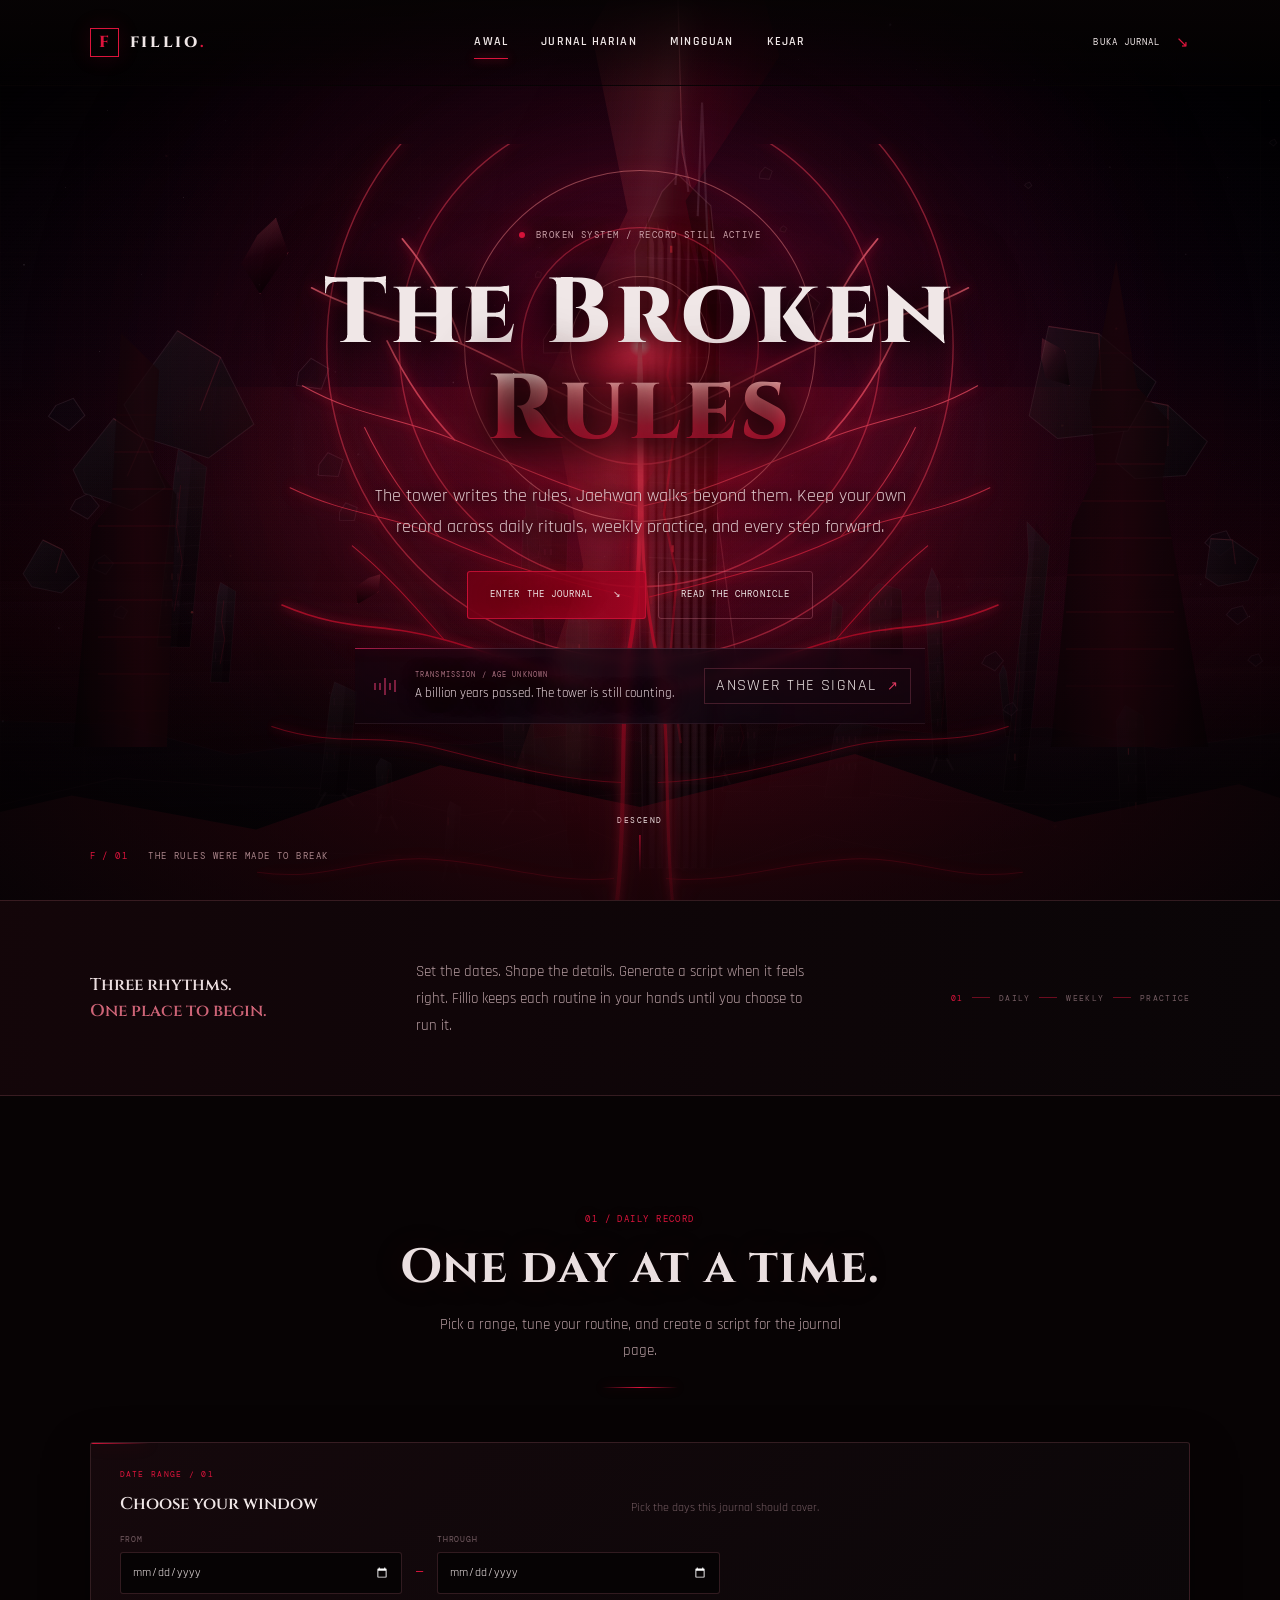
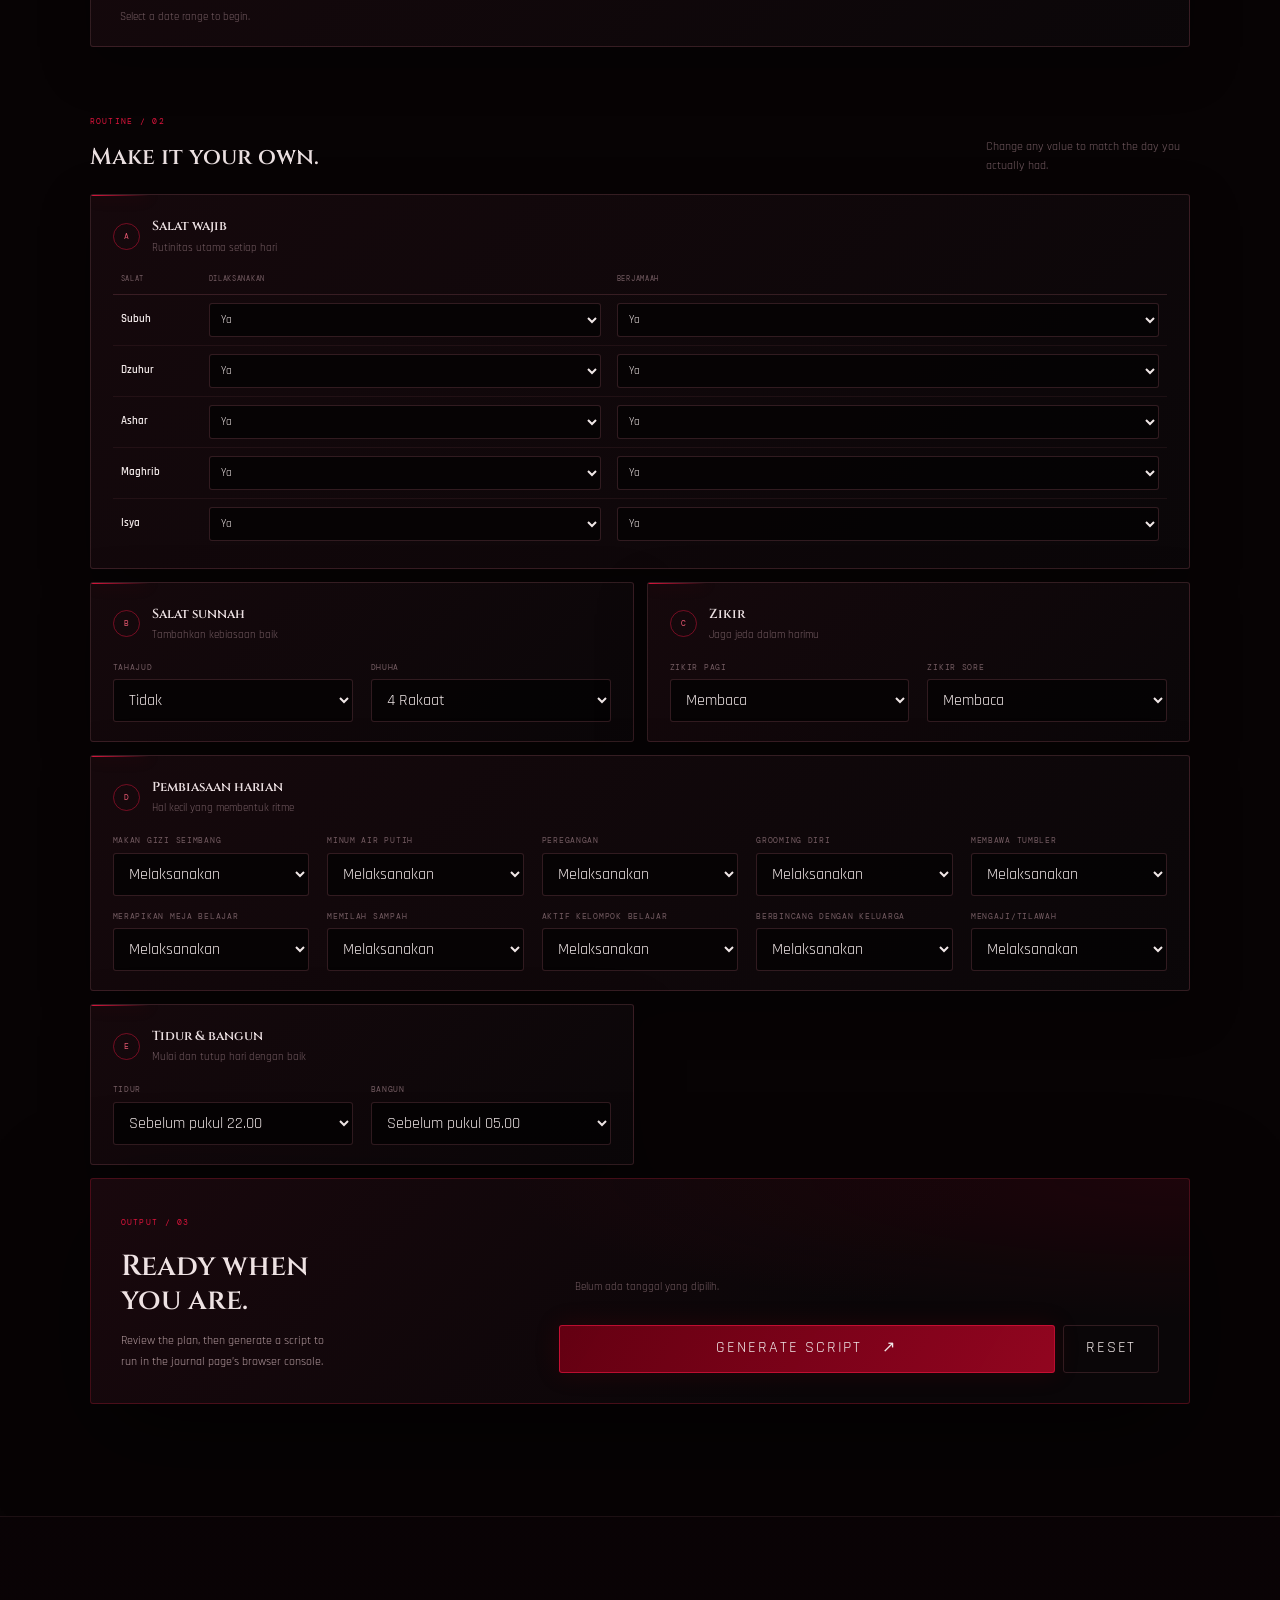
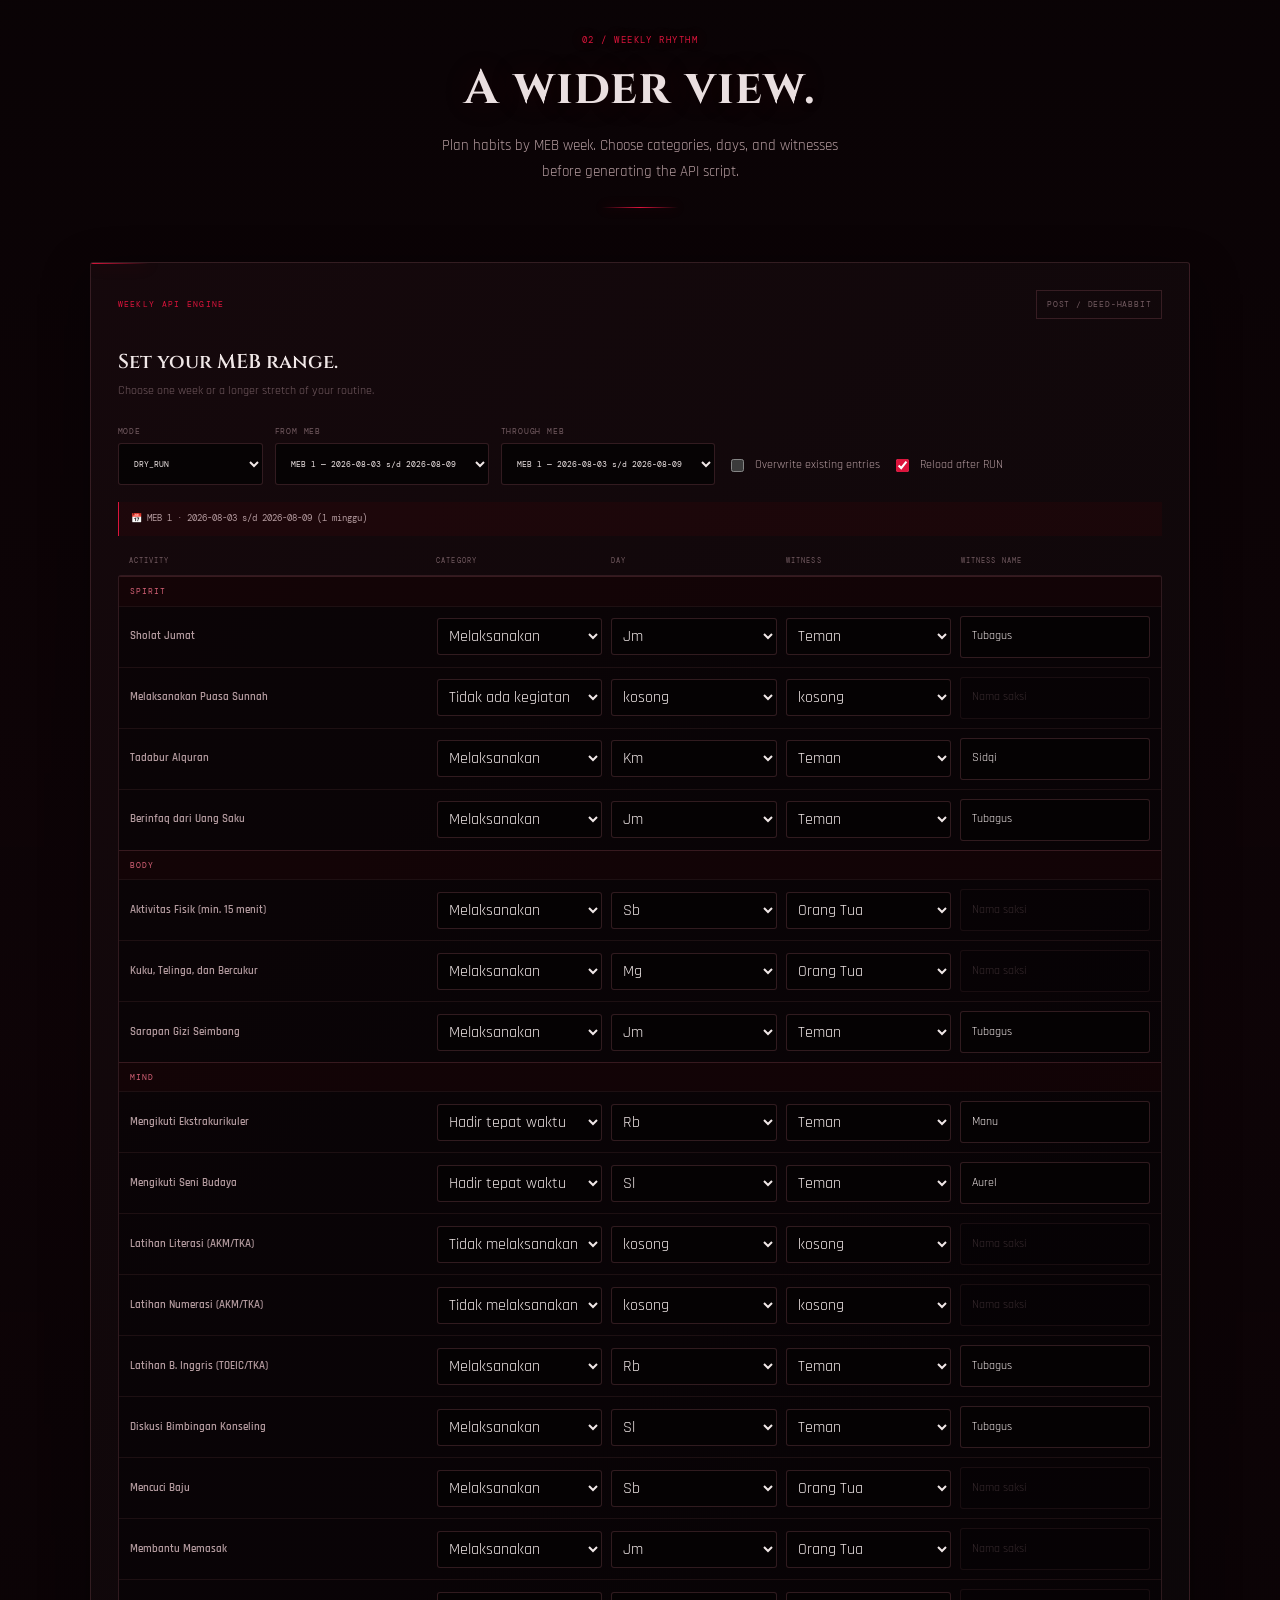
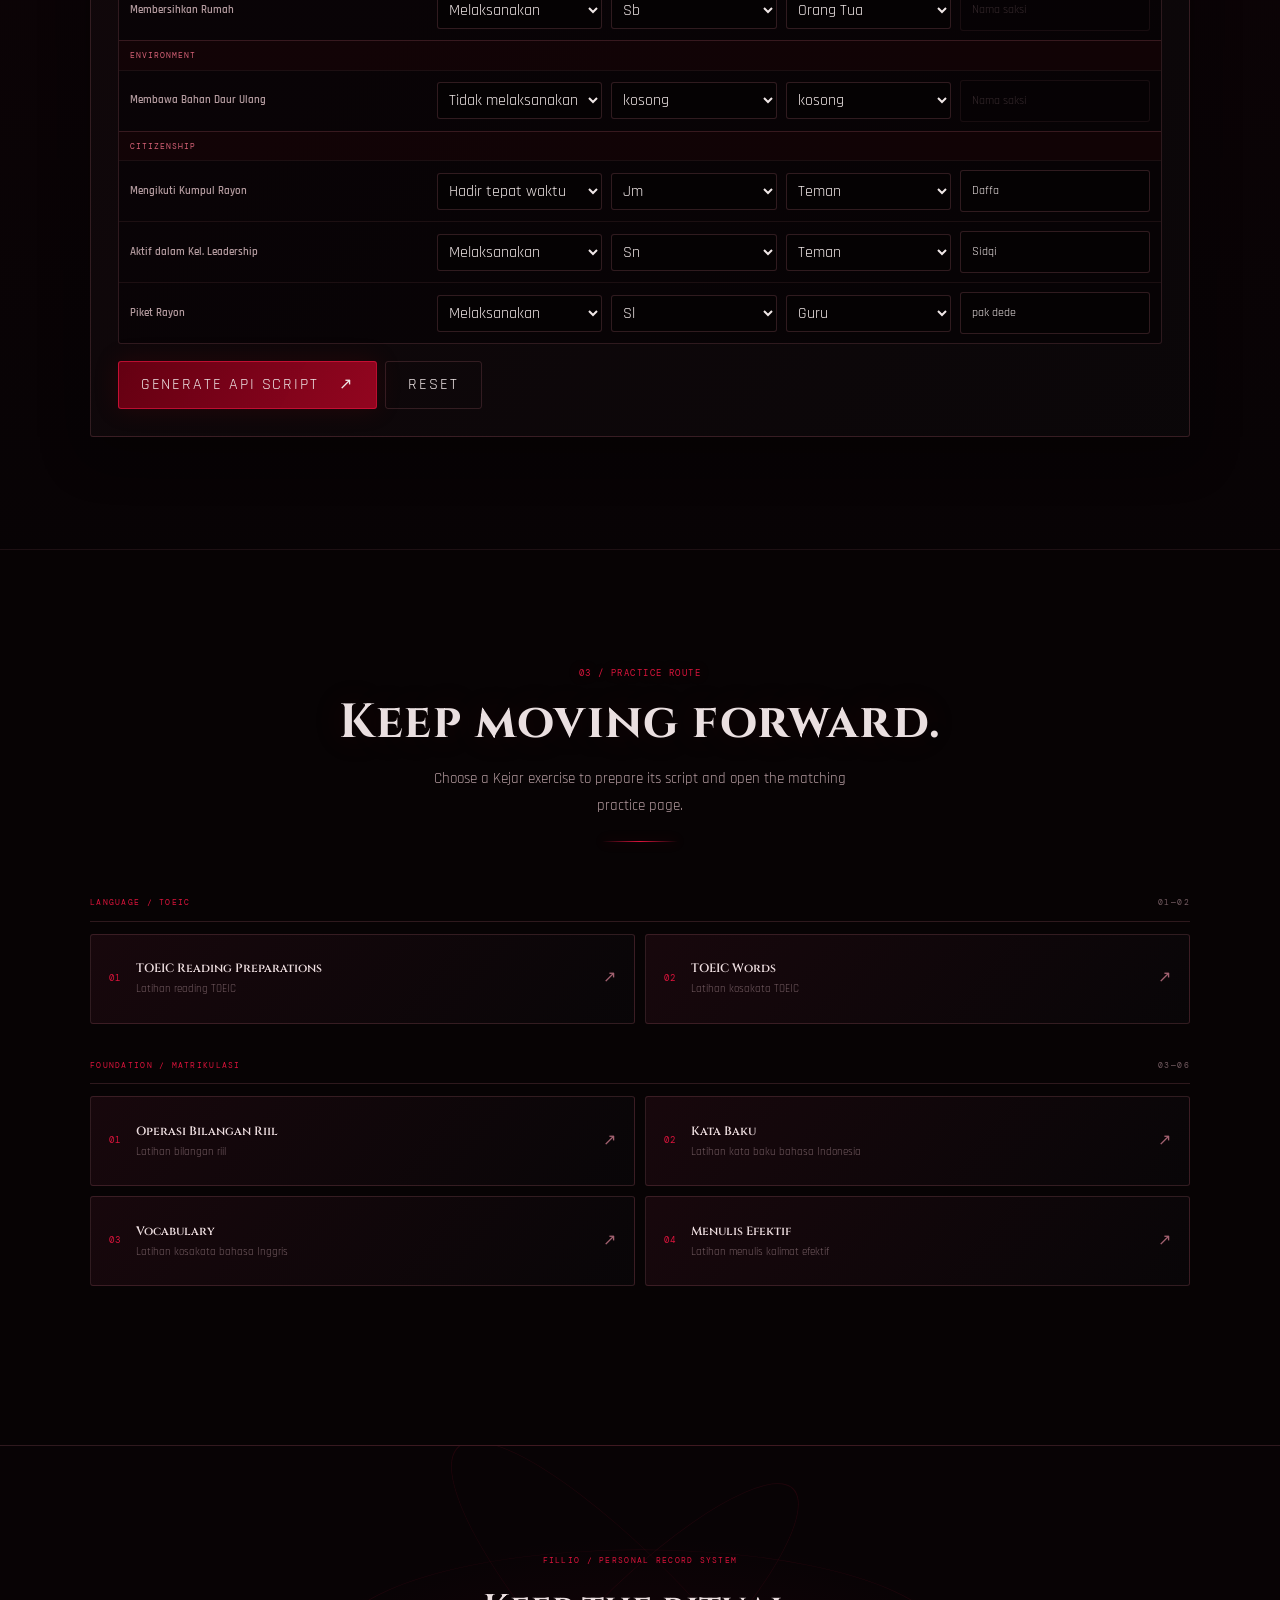
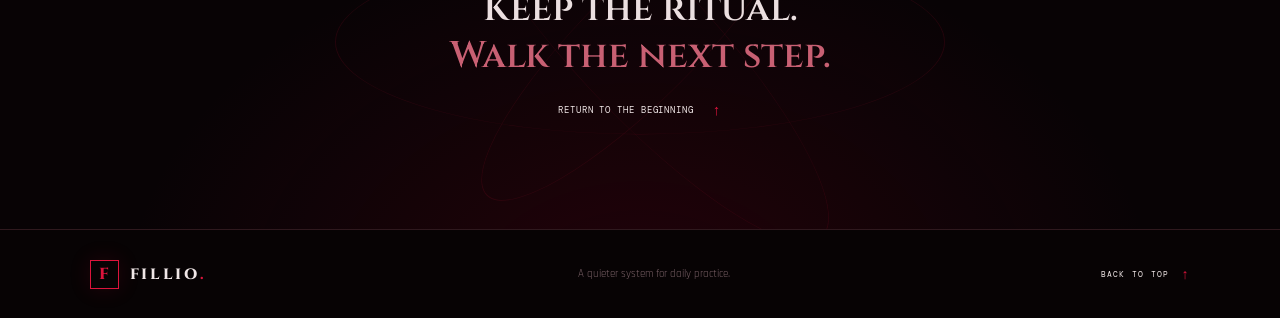
==== commit fce620d0: "lcd" ====
--- a/index.html
+++ b/index.html
@@ -3,177 +3,214 @@
 <head>
     <meta charset="UTF-8">
     <meta name="viewport" content="width=device-width, initial-scale=1.0">
-    <meta name="theme-color" content="#050507">
-    <meta name="description" content="Fillio turns daily and weekly journal routines into clear, ready-to-run scripts.">
-    <title>Fillio — Make room for what matters</title>
+    <meta name="theme-color" content="#070304">
+    <meta name="description" content="Fillio — journal routines and learning practice, gathered in one place.">
+    <title>Fillio — The Broken Rules</title>
     <link rel="preconnect" href="https://fonts.googleapis.com">
     <link rel="preconnect" href="https://fonts.gstatic.com" crossorigin>
-    <link href="https://fonts.googleapis.com/css2?family=DM+Mono:wght@400;500&family=DM+Sans:wght@400;500;600;700&family=Manrope:wght@400;500;600;700;800&display=swap" rel="stylesheet">
+    <link href="https://fonts.googleapis.com/css2?family=Cinzel:wght@400;500;600;700;800;900&family=DM+Mono:wght@400;500&family=Rajdhani:wght@400;500;600;700&display=swap" rel="stylesheet">
     <link rel="stylesheet" href="src/experience.css">
 </head>
 <body class="experience-page">
     <div class="reading-progress" aria-hidden="true"><span id="reading-progress-bar"></span></div>
+    <div id="bg-cosmic" aria-hidden="true"></div>
+    <div id="bg-nebula" aria-hidden="true"></div>
+    <canvas class="world-canvas" id="world-canvas" aria-hidden="true"></canvas>
     <canvas class="ambient-canvas" id="ambient-canvas" aria-hidden="true"></canvas>
-    <div class="grain-layer" aria-hidden="true"></div>
+    <div class="vignette" aria-hidden="true"></div>
+    <div class="scanlines" aria-hidden="true"></div>
+    <div id="mouse-light" aria-hidden="true"></div>
 
     <header class="experience-header" id="site-header">
         <a class="brand-lockup" href="#home" aria-label="Fillio home">
-            <span class="brand-symbol" aria-hidden="true"><i></i><i></i><i></i></span>
-            <span class="brand-name">fillio<span class="brand-period">.</span></span>
+            <span class="brand-sigil" aria-hidden="true">F</span>
+            <span class="brand-name">FILLIO<span>.</span></span>
         </a>
-        <nav class="desktop-nav" aria-label="Main navigation">
-            <a class="nav-link is-current" href="#home">Overview</a>
-            <a class="nav-link" href="#daily">Daily journal</a>
-            <a class="nav-link" href="#tools">Other tools</a>
+        <nav class="desktop-nav" aria-label="Navigasi utama">
+            <a class="nav-link is-current" href="#home">Awal</a>
+            <a class="nav-link" href="#daily">Jurnal harian</a>
+            <a class="nav-link" href="#weekly">Mingguan</a>
+            <a class="nav-link" href="#kejar">Kejar</a>
         </nav>
-        <a class="header-action magnetic-link" href="#daily">Open workspace <span aria-hidden="true">↘</span></a>
-        <button class="menu-toggle" id="menu-toggle" type="button" aria-label="Open navigation" aria-expanded="false" aria-controls="mobile-navigation">
+        <a class="header-action magnetic-link" href="#daily">Buka jurnal <span aria-hidden="true">↘</span></a>
+        <button class="menu-toggle" id="menu-toggle" type="button" aria-label="Buka navigasi" aria-expanded="false" aria-controls="mobile-navigation">
             <span></span><span></span>
         </button>
     </header>
-    <nav class="mobile-nav" id="mobile-navigation" aria-label="Mobile navigation" inert>
-        <a href="#home"><span>01</span>Overview</a>
-        <a href="#daily"><span>02</span>Daily journal</a>
-        <a href="#tools"><span>03</span>Other tools</a>
-        <small>JOURNAL AUTOMATION / 2026</small>
+    <nav class="mobile-nav" id="mobile-navigation" aria-label="Navigasi mobile" inert>
+        <a href="#home"><span>01</span>Awal</a>
+        <a href="#daily"><span>02</span>Jurnal harian</a>
+        <a href="#weekly"><span>03</span>Jurnal mingguan</a>
+        <a href="#kejar"><span>04</span>Kejar practice</a>
+        <small>FILLIO / PERSONAL RECORD SYSTEM</small>
     </nav>
 
     <main>
         <section class="hero-section" id="home" aria-labelledby="hero-title">
             <div class="hero-grid" aria-hidden="true"></div>
-            <div class="hero-copy">
-                <p class="eyebrow reveal-up"><span class="status-indicator"></span> A considered way to keep your journal</p>
-                <h1 class="hero-title" id="hero-title"><span class="title-line"><span>Make room</span></span><span class="title-line title-line-offset"><span>for what</span></span><span class="title-line"><span class="title-accent">matters.</span></span></h1>
-                <div class="hero-foot reveal-up">
-                    <p>Turn the small, recurring work of keeping a journal into a calmer, more deliberate ritual.</p>
-                    <a class="round-link magnetic-link" href="#daily" aria-label="Go to daily journal"><span>↓</span></a>
-                </div>
-            </div>
-            <div class="hero-instrument" aria-label="Abstract visualization of a journal rhythm">
-                <div class="instrument-orbit orbit-outer"></div><div class="instrument-orbit orbit-middle"></div><div class="instrument-orbit orbit-inner"></div>
-                <div class="instrument-axis axis-horizontal"></div><div class="instrument-axis axis-vertical"></div>
-                <div class="instrument-core"><span></span></div>
-                <div class="instrument-node node-one"></div><div class="instrument-node node-two"></div><div class="instrument-node node-three"></div>
-                <div class="instrument-readout readout-top"><span>RHYTHM / 01</span><strong>Daily</strong></div>
-                <div class="instrument-readout readout-bottom"><span>INTENTION</span><strong>Make it count</strong></div>
-                <span class="instrument-coordinate">06° 14' / 106° 48'</span>
-            </div>
-            <div class="hero-index" aria-hidden="true"><span>F / 01</span><span>JOURNAL SYSTEM</span></div>
+            <div class="world-atmosphere" aria-hidden="true">
+                <div class="world-bloom"></div>
+                <div class="world-rift"></div>
+                <div class="world-horizon"></div>
+                <div class="world-spire spire-left"></div>
+                <div class="world-spire spire-right"></div>
+                <div class="world-shard shard-one"></div>
+                <div class="world-shard shard-two"></div>
+                <div class="world-shard shard-three"></div>
+                <div class="world-ground"></div>
+            </div>
+            <svg class="crimson-tree" viewBox="0 0 900 900" fill="none" aria-hidden="true">
+                <defs>
+                    <radialGradient id="tree-core"><stop stop-color="#ffd7ce"/><stop offset=".16" stop-color="#ff3455"/><stop offset="1" stop-color="#9b071d" stop-opacity="0"/></radialGradient>
+                    <linearGradient id="tree-stroke" x1="450" y1="160" x2="450" y2="850" gradientUnits="userSpaceOnUse"><stop stop-color="#ff6678"/><stop offset=".46" stop-color="#c70d2b"/><stop offset="1" stop-color="#520511" stop-opacity=".05"/></linearGradient>
+                </defs>
+                <circle class="tree-ring" cx="450" cy="198" r="68"/><circle class="tree-ring" cx="450" cy="198" r="116"/><circle class="tree-ring" cx="450" cy="198" r="172"/><circle class="tree-ring" cx="450" cy="198" r="236"/><circle class="tree-ring" cx="450" cy="198" r="307"/>
+                <circle cx="450" cy="198" r="68" fill="url(#tree-core)"/>
+                <g class="tree-branches" stroke="url(#tree-stroke)" stroke-linecap="round">
+                    <path d="M450 196C446 300 458 398 438 505C427 610 445 700 406 876" stroke-width="4"/><path d="M450 196C457 302 442 405 468 508C486 612 463 721 506 875" stroke-width="3"/>
+                    <path d="M449 274C392 260 330 220 275 196C227 175 179 168 128 141"/><path d="M447 355C384 341 329 315 268 290C212 267 174 268 119 237"/>
+                    <path d="M441 444C370 427 313 413 253 385C206 363 165 365 107 337"/><path d="M435 535C373 528 319 503 258 486C196 468 164 480 99 452"/>
+                    <path d="M432 626C367 624 306 606 246 591C191 577 151 592 89 571"/><path d="M424 720C365 726 307 704 243 701C179 698 143 724 75 714"/>
+                    <path d="M451 274C508 260 570 220 625 196C673 175 721 168 772 141"/><path d="M453 355C516 341 571 315 632 290C688 267 726 268 781 237"/>
+                    <path d="M459 444C530 427 587 413 647 385C694 363 735 365 793 337"/><path d="M465 535C527 528 581 503 642 486C704 468 736 480 801 452"/>
+                    <path d="M468 626C533 624 594 606 654 591C709 577 749 592 811 571"/><path d="M476 720C535 726 593 704 657 701C721 698 757 724 825 714"/>
+                    <path d="M275 196C263 158 243 124 217 93M625 196C637 158 657 124 683 93M268 290C241 262 219 228 202 193M632 290C659 262 681 228 698 193"/>
+                    <path d="M253 385C222 351 199 318 180 278M647 385C678 351 701 318 720 278M258 486C228 452 201 421 168 394M642 486C672 452 699 421 732 394"/>
+                    <path d="M406 822C355 843 304 862 253 899M506 822C557 843 608 862 659 899M438 818C411 845 393 870 377 900M468 818C489 846 512 872 533 900"/>
+                </g>
+            </svg>
+            <div class="hero-content">
+                <p class="hero-subtitle reveal-up"><span class="status-indicator"></span> Broken system / record still active</p>
+                <h1 class="hero-title" id="hero-title"><span>The Broken</span><br><span class="title-highlight">Rules</span></h1>
+                <p class="hero-desc reveal-up">The tower writes the rules. Jaehwan walks beyond them. Keep your own record across daily rituals, weekly practice, and every step forward.</p>
+                <div class="hero-btns reveal-up">
+                    <a href="#daily" class="btn btn-primary magnetic-link">Enter the journal <span aria-hidden="true">↘</span></a>
+                    <a href="#weekly" class="btn btn-secondary">Read the chronicle</a>
+                </div>
+                <div class="world-contact reveal-up" id="world-contact">
+                    <div class="world-contact-signal" aria-hidden="true"><i></i><i></i><i></i><i></i><i></i></div>
+                    <div class="world-contact-copy">
+                        <span class="field-label">TRANSMISSION / AGE UNKNOWN</span>
+                        <p id="world-message" aria-live="polite">A billion years passed. The tower is still counting.</p>
+                    </div>
+                    <button class="world-contact-button" id="world-attune" type="button"><span>Answer the signal</span><span aria-hidden="true">↗</span></button>
+                </div>
+            </div>
+            <div class="hero-coordinate"><span>F / 01</span><span>THE RULES WERE MADE TO BREAK</span></div>
+            <a href="#daily" class="scroll-indicator" aria-label="Scroll to daily journal"><span>Descend</span><i></i></a>
         </section>
 
         <section class="intro-band reveal-up" aria-label="Fillio overview">
-            <p class="intro-label">Less repetition.<br>More presence.</p>
-            <p class="intro-copy">Fillio prepares your journal entries from routines you already know. Set a date range, shape the details, and generate a script when everything feels right.</p>
-            <div class="intro-mark" aria-hidden="true"><span>F</span><i></i><span>01</span></div>
-        </section>
-
-        <section class="archive-panel" id="daily" aria-labelledby="daily-title">
-            <div class="archive-intro reveal-up">
-                <p class="eyebrow">01 / DAILY JOURNAL</p>
-                <h2 id="daily-title">A little structure.<br><em>A lighter day.</em></h2>
-                <p>Choose a period and tune the details to your real routine. Nothing is submitted until you run the generated script yourself.</p>
-            </div>
-
-            <nav class="mode-tabs" aria-label="Journal tools">
-                <span class="mode-tab active" aria-current="page">Daily journal</span>
-                <a class="mode-tab" href="ui/weekly.html">Weekly journal</a>
-                <a class="mode-tab" href="ui/kejar-toeic.html">Kejar practice</a>
-            </nav>
-
-            <section class="date-panel reveal-up" aria-labelledby="date-heading">
-                <div class="section-kicker"><span>01</span><span>DATE RANGE</span></div>
-                <div class="date-panel-main">
-                    <div>
-                        <h3 id="date-heading">Choose your window</h3>
-                        <p class="section-subtitle">Pick the days this journal should cover.</p>
-                    </div>
-                    <div class="date-row">
-                        <div class="input-group"><label for="start-date">From</label><input type="date" id="start-date"></div>
-                        <span class="date-arrow" aria-hidden="true">—</span>
-                        <div class="input-group"><label for="end-date">Through</label><input type="date" id="end-date"></div>
-                    </div>
+            <p class="intro-label">Three rhythms.<br><em>One place to begin.</em></p>
+            <p class="intro-copy">Set the dates. Shape the details. Generate a script when it feels right. Fillio keeps each routine in your hands until you choose to run it.</p>
+            <div class="intro-index"><span>01</span><i></i><span>DAILY</span><i></i><span>WEEKLY</span><i></i><span>PRACTICE</span></div>
+        </section>
+
+        <section class="workflow-section" id="daily" aria-labelledby="daily-title">
+            <div class="section-heading reveal-up">
+                <p class="section-tag">01 / Daily record</p>
+                <h2 class="section-title" id="daily-title">One day at a time.</h2>
+                <p class="section-deck">Pick a range, tune your routine, and create a script for the journal page.</p>
+                <div class="section-line"></div>
+            </div>
+
+            <div class="date-panel reveal-up" aria-labelledby="date-heading">
+                <div class="date-panel-intro"><span class="field-label">DATE RANGE / 01</span><h3 id="date-heading">Choose your window</h3><p>Pick the days this journal should cover.</p></div>
+                <div class="date-row">
+                    <div class="input-group"><label for="start-date">From</label><input type="date" id="start-date"></div>
+                    <span class="date-arrow" aria-hidden="true">—</span>
+                    <div class="input-group"><label for="end-date">Through</label><input type="date" id="end-date"></div>
                 </div>
                 <div id="date-info" class="date-info" aria-live="polite"><span>Select a date range to begin.</span></div>
-            </section>
-
-            <div class="section-heading reveal-up">
-                <div class="section-index"><span>02</span><i></i><span>DAILY PRACTICE</span></div>
-                <div class="section-title-block">
-                    <h2>Make it your own.</h2>
-                    <p>Change any value to match the day you actually had.</p>
-                </div>
-            </div>
-
+            </div>
+
+            <div class="activity-heading reveal-up"><div><span class="field-label">ROUTINE / 02</span><h3>Make it your own.</h3></div><p>Change any value to match the day you actually had.</p></div>
             <div class="activity-grid">
                 <section class="panel panel-wide reveal-up"><div class="panel-heading"><span class="panel-index">A</span><div><h3>Salat wajib</h3><p>Rutinitas utama setiap hari</p></div></div><div id="salat-wajib-container"></div></section>
-                <section class="panel panel-accent reveal-up"><div class="panel-heading"><span class="panel-index">B</span><div><h3>Salat sunnah</h3><p>Tambahkan kebiasaan baik</p></div></div><div id="salat-sunnah-container"></div></section>
-                <section class="panel panel-accent-soft reveal-up"><div class="panel-heading"><span class="panel-index">C</span><div><h3>Zikir</h3><p>Jaga jeda dalam harimu</p></div></div><div id="zikir-container"></div></section>
+                <section class="panel reveal-up"><div class="panel-heading"><span class="panel-index">B</span><div><h3>Salat sunnah</h3><p>Tambahkan kebiasaan baik</p></div></div><div id="salat-sunnah-container"></div></section>
+                <section class="panel reveal-up"><div class="panel-heading"><span class="panel-index">C</span><div><h3>Zikir</h3><p>Jaga jeda dalam harimu</p></div></div><div id="zikir-container"></div></section>
                 <section class="panel panel-wide reveal-up"><div class="panel-heading"><span class="panel-index">D</span><div><h3>Pembiasaan harian</h3><p>Hal kecil yang membentuk ritme</p></div></div><div id="daily-container"></div></section>
-                <section class="panel panel-sleep reveal-up"><div class="panel-heading"><span class="panel-index">E</span><div><h3>Tidur & bangun</h3><p>Mulai dan tutup hari dengan baik</p></div></div><div id="tidur-bangun-container"></div></section>
+                <section class="panel reveal-up"><div class="panel-heading"><span class="panel-index">E</span><div><h3>Tidur & bangun</h3><p>Mulai dan tutup hari dengan baik</p></div></div><div id="tidur-bangun-container"></div></section>
             </div>
 
             <section class="action-panel reveal-up" aria-labelledby="output-title">
-                <div class="action-copy">
-                    <span class="field-label">03 — YOUR SCRIPT</span>
-                    <h2 id="output-title">Ready when<br>you are.</h2>
-                    <p>Review the plan, then generate a script to run in the journal page’s browser console.</p>
-                </div>
+                <div class="action-copy"><span class="field-label">OUTPUT / 03</span><h3 id="output-title">Ready when<br>you are.</h3><p>Review the plan, then generate a script to run in the journal page’s browser console.</p></div>
                 <div class="action-controls">
                     <div id="preview-box" class="preview-box" aria-live="polite"></div>
-                    <div id="error-box" class="error-box" style="display: none;" role="alert"></div>
-                    <div class="btn-group">
-                        <button id="generate-btn" class="btn btn-primary magnetic-button" type="button"><span>Generate script</span><span aria-hidden="true">↗</span></button>
-                        <button id="reset-btn" class="btn btn-outline" type="button">Reset</button>
-                    </div>
-                </div>
-                <div id="output-area" class="output-area" style="display: none;">
+                    <div id="error-box" class="error-box" style="display:none" role="alert"></div>
+                    <div class="btn-group"><button id="generate-btn" class="btn btn-primary magnetic-button" type="button"><span>Generate script</span><span aria-hidden="true">↗</span></button><button id="reset-btn" class="btn btn-outline" type="button">Reset</button></div>
+                </div>
+                <div id="output-area" class="output-area" style="display:none">
                     <div class="output-header"><span>Script ready to run in browser console</span><button id="copy-btn" class="btn btn-sm" type="button">Copy script</button></div>
-                    <textarea id="output-script" readonly aria-label="Generated journal script"></textarea>
+                    <textarea id="output-script" readonly aria-label="Generated daily journal script"></textarea>
                 </div>
             </section>
-
-            <section id="weekly-panel" class="weekly-panel" hidden>
-                <div class="section-kicker"><span>W</span><span>Weekly engine</span></div>
-                <div class="weekly-heading"><div><h2>Jurnal mingguan</h2><p>Atur kebiasaan mingguan terpisah dari API range harian.</p></div><span class="weekly-badge">POST / deed-habbit</span></div>
+        </section>
+
+        <section class="workflow-section weekly-section" id="weekly" aria-labelledby="weekly-title">
+            <div class="section-heading reveal-up">
+                <p class="section-tag">02 / Weekly rhythm</p>
+                <h2 class="section-title" id="weekly-title">A wider view.</h2>
+                <p class="section-deck">Plan habits by MEB week. Choose categories, days, and witnesses before generating the API script.</p>
+                <div class="section-line"></div>
+            </div>
+            <section class="weekly-panel reveal-up" aria-label="Weekly journal planner">
+                <div class="weekly-topline"><span class="field-label">WEEKLY API ENGINE</span><span class="weekly-badge">POST / deed-habbit</span></div>
+                <div class="weekly-heading"><div><h3>Set your MEB range.</h3><p>Choose one week or a longer stretch of your routine.</p></div></div>
                 <div class="weekly-controls">
                     <label>Mode<select id="weekly-mode"><option value="DRY_RUN">DRY_RUN</option><option value="RUN">RUN</option></select></label>
-                    <label>Offset minggu<input id="weekly-offset" type="number" value="0" step="1"></label>
-                    <label class="weekly-check"><input id="weekly-overwrite" type="checkbox"><span>Timpa deed yang sudah ada</span></label>
-                </div>
-                <div class="weekly-list-heading"><span>Kegiatan</span><span>Pelaksanaan</span><span>Hari</span><span>Saksi</span><span>Nama saksi</span></div>
+                    <label>From MEB<select id="weekly-meb-from"></select></label>
+                    <label>Through MEB<select id="weekly-meb-to"></select></label>
+                    <label class="weekly-check"><input id="weekly-overwrite" type="checkbox"><span>Overwrite existing entries</span></label>
+                    <label class="weekly-check"><input id="weekly-reload" type="checkbox" checked><span>Reload after RUN</span></label>
+                </div>
+                <div id="weekly-range-info" class="weekly-range-info" aria-live="polite"></div>
+                <div class="weekly-list-heading"><span>Activity</span><span>Category</span><span>Day</span><span>Witness</span><span>Witness name</span></div>
                 <div id="weekly-plan-list" class="weekly-plan-list"></div>
-                <div id="weekly-error" class="error-box" hidden></div>
-                <div class="weekly-actions"><button id="weekly-generate" class="btn btn-primary" type="button">Generate weekly script <span>↗</span></button><button id="weekly-reset" class="btn btn-outline" type="button">Reset</button></div>
-                <div id="weekly-output-area" class="weekly-output" hidden><div class="output-header"><span>Weekly script ready to run in browser console</span><button id="weekly-copy" class="btn btn-sm" type="button">Copy script</button></div><textarea id="weekly-output" readonly aria-label="Generated weekly script"></textarea></div>
+                <div id="weekly-error" class="error-box" hidden role="alert"></div>
+                <div class="weekly-actions"><button id="weekly-generate" class="btn btn-primary magnetic-button" type="button">Generate API script <span>↗</span></button><button id="weekly-reset" class="btn btn-outline" type="button">Reset</button><button id="weekly-copy" class="btn btn-outline" type="button" hidden>Copy script</button></div>
+                <div id="weekly-output-area" class="weekly-output" hidden><div class="output-header"><span>Weekly API script ready for your browser console</span></div><textarea id="weekly-output" readonly aria-label="Generated weekly journal script"></textarea></div>
             </section>
         </section>
 
-        <section class="tools-section" id="tools" aria-labelledby="tools-title">
-            <div class="tools-heading reveal-up">
-                <div class="section-index"><span>02</span><i></i><span>MORE IN YOUR FLOW</span></div>
-                <h2 id="tools-title">Different rhythms.<br><em>One quieter system.</em></h2>
-            </div>
-            <div class="tool-list">
-                <a class="tool-row reveal-up" href="ui/weekly.html"><span class="tool-number">02 / 01</span><span class="tool-name">Weekly journal</span><span class="tool-description">Plan habits across your MEB weeks.</span><span class="tool-arrow" aria-hidden="true">↗</span></a>
-                <a class="tool-row reveal-up" href="ui/kejar-toeic.html"><span class="tool-number">02 / 02</span><span class="tool-name">Kejar practice</span><span class="tool-description">Open TOEIC and Matrikulasi practice tools.</span><span class="tool-arrow" aria-hidden="true">↗</span></a>
+        <section class="workflow-section kejar-section" id="kejar" aria-labelledby="kejar-title">
+            <div class="section-heading reveal-up">
+                <p class="section-tag">03 / Practice route</p>
+                <h2 class="section-title" id="kejar-title">Keep moving forward.</h2>
+                <p class="section-deck">Choose a Kejar exercise to prepare its script and open the matching practice page.</p>
+                <div class="section-line"></div>
+            </div>
+            <div class="kejar-group reveal-up">
+                <div class="kejar-group-heading"><span class="field-label">LANGUAGE / TOEIC</span><span>01—02</span></div>
+                <div id="kejar-toeic-grid" class="kejar-grid"></div>
+            </div>
+            <div class="kejar-group reveal-up">
+                <div class="kejar-group-heading"><span class="field-label">FOUNDATION / MATRIKULASI</span><span>03—06</span></div>
+                <div id="kejar-matrikulasi-grid" class="kejar-grid"></div>
             </div>
         </section>
 
         <section class="closing-section reveal-up" id="about">
             <div class="closing-orbit" aria-hidden="true"><i></i><i></i><i></i></div>
-            <span class="field-label">FILLIO / JOURNAL AUTOMATION</span>
-            <p>Keep the ritual.<br><em>Lose the friction.</em></p>
-            <a href="#daily" class="closing-link">Return to your daily journal <span aria-hidden="true">↑</span></a>
+            <span class="field-label">FILLIO / PERSONAL RECORD SYSTEM</span>
+            <p>Keep the ritual.<br><em>Walk the next step.</em></p>
+            <a href="#home" class="closing-link">Return to the beginning <span aria-hidden="true">↑</span></a>
         </section>
     </main>
 
     <footer class="experience-footer">
-        <a class="brand-lockup" href="#home" aria-label="Fillio home"><span class="brand-symbol" aria-hidden="true"><i></i><i></i><i></i></span><span class="brand-name">fillio<span class="brand-period">.</span></span></a>
-        <span class="footer-note">A tool for the everyday, made with intention.</span>
+        <a class="brand-lockup" href="#home" aria-label="Fillio home"><span class="brand-sigil" aria-hidden="true">F</span><span class="brand-name">FILLIO<span>.</span></span></a>
+        <span class="footer-note">A quieter system for daily practice.</span>
         <a class="back-to-top" href="#home">BACK TO TOP <span aria-hidden="true">↑</span></a>
     </footer>
 
-    <script src="ui/app.js"></script>
+    <script src="ui/app.js?v=2"></script>
+    <script src="ui/weekly-app.js"></script>
+    <script src="src/kejar-toeic-config.js"></script>
+    <script src="src/kejar-toeic-injector.js"></script>
+    <script src="ui/kejar-toeic-app.js"></script>
+    <script src="src/world-engine.js"></script>
+    <script src="src/world-interaction.js"></script>
     <script src="src/experience.js"></script>
 </body>
 </html>
--- a/src/experience.css
+++ b/src/experience.css
@@ -1,439 +1,263 @@
 :root {
   color-scheme: dark;
-  --night: #050507;
-  --night-2: #0a0a0f;
-  --surface: #111118;
-  --surface-raised: #15151d;
-  --text: #f0eff2;
-  --text-dim: #a2a0ab;
-  --text-muted: #696773;
-  --line: rgba(229, 226, 238, .13);
-  --line-bright: rgba(229, 226, 238, .26);
-  --violet: #947fe1;
-  --violet-bright: #b2a2fa;
-  --violet-wash: rgba(139, 112, 228, .13);
-  --crimson: #9e4058;
+  --void: #070304;
+  --void-soft: #100709;
+  --surface: rgba(18, 8, 11, .88);
+  --surface-raised: #180b0f;
+  --text: #f0e7e7;
+  --text-dim: #b49b9f;
+  --text-muted: #745c62;
+  --line: rgba(203, 116, 132, .2);
+  --line-bright: rgba(220, 20, 60, .46);
+  --blood: #dc143c;
+  --crimson: #8b0000;
+  --glow: #ff3456;
+  --gold: #c9a84c;
+  --ember: #ff653b;
   --radius-sm: 3px;
   --radius-md: 8px;
-  --shadow-soft: 0 14px 46px rgba(0, 0, 0, .26);
-  --shadow-deep: 0 32px 90px rgba(0, 0, 0, .46);
+  --shadow-soft: 0 16px 48px rgba(0, 0, 0, .34);
+  --shadow-deep: 0 34px 100px rgba(0, 0, 0, .54);
   --ease-out: cubic-bezier(.2, .7, .2, 1);
   --ease-spring: cubic-bezier(.2, .85, .2, 1);
   --duration-fast: 180ms;
   --duration: 420ms;
-  --duration-slow: 900ms;
-  --page-gutter: 7.2vw;
+  --page-gutter: 7vw;
 }
 
 *, *::before, *::after { box-sizing: border-box; }
-html { scroll-behavior: smooth; scroll-padding-top: 96px; }
+html { scroll-behavior: smooth; scroll-padding-top: 94px; scrollbar-color: #651121 var(--void); }
 body.experience-page {
+  min-width: 320px;
   margin: 0;
-  min-width: 320px;
   overflow-x: hidden;
-  background: var(--night);
+  background: var(--void);
   color: var(--text);
-  font-family: 'DM Sans', sans-serif;
-  font-size: 15px;
-  line-height: 1.6;
+  font-family: 'Rajdhani', sans-serif;
+  font-size: 16px;
+  line-height: 1.55;
   -webkit-font-smoothing: antialiased;
 }
-body.experience-page::selection { color: var(--night); background: var(--violet-bright); }
+body.experience-page::selection { color: white; background: var(--blood); }
 body.experience-page a { color: inherit; text-decoration: none; }
 body.experience-page button, body.experience-page input, body.experience-page select, body.experience-page textarea { font: inherit; }
 body.experience-page button { color: inherit; }
-body.experience-page :focus-visible { outline: 2px solid var(--violet-bright); outline-offset: 4px; }
-
-.reading-progress { position: fixed; z-index: 120; inset: 0 0 auto; height: 2px; pointer-events: none; }
-.reading-progress span { display: block; width: 100%; height: 100%; background: var(--violet-bright); transform: scaleX(0); transform-origin: left; }
-.ambient-canvas, .grain-layer { position: fixed; inset: 0; pointer-events: none; }
-.ambient-canvas { z-index: 0; width: 100%; height: 100%; opacity: .56; }
-.grain-layer { z-index: 1; opacity: .13; background-image: url("data:image/svg+xml,%3Csvg viewBox='0 0 180 180' xmlns='http://www.w3.org/2000/svg'%3E%3Cfilter id='n'%3E%3CfeTurbulence type='fractalNoise' baseFrequency='.92' numOctaves='3' stitchTiles='stitch'/%3E%3C/filter%3E%3Crect width='100%25' height='100%25' filter='url(%23n)' opacity='.28'/%3E%3C/svg%3E"); }
-.experience-header, .mobile-nav, .hero-section, .intro-band, .tools-section, .closing-section, .experience-footer { position: relative; z-index: 2; }
-
-.experience-header {
-  position: fixed;
-  z-index: 100;
-  inset: 0 0 auto;
-  height: 88px;
-  padding: 0 var(--page-gutter);
-  display: grid;
-  grid-template-columns: 1fr auto 1fr;
-  align-items: center;
-  border-bottom: 1px solid transparent;
-  transition: height var(--duration) var(--ease-out), background var(--duration) ease, border-color var(--duration) ease, backdrop-filter var(--duration) ease;
-}
-.experience-header.is-scrolled { height: 70px; border-color: var(--line); background: rgba(5, 5, 7, .78); backdrop-filter: blur(18px); }
-.brand-lockup { display: inline-flex; align-items: center; gap: 12px; width: fit-content; }
-.brand-symbol { width: 21px; height: 22px; display: flex; align-items: center; justify-content: center; gap: 2px; transform: skew(-17deg); }
-.brand-symbol i { display: block; width: 4px; background: var(--text); }
-.brand-symbol i:nth-child(1) { height: 12px; opacity: .48; }
-.brand-symbol i:nth-child(2) { height: 20px; }
-.brand-symbol i:nth-child(3) { height: 15px; opacity: .72; }
-.brand-name { font-family: 'Manrope', sans-serif; font-size: 18px; font-weight: 700; letter-spacing: -.07em; }
-.brand-period { color: var(--violet-bright); }
-.desktop-nav { display: flex; align-items: center; gap: 38px; }
-.nav-link { position: relative; color: var(--text-dim); font-size: 12px; transition: color var(--duration-fast) ease; }
-.nav-link::after { position: absolute; left: 0; right: 0; bottom: -9px; height: 1px; content: ''; background: var(--violet-bright); transform: scaleX(0); transform-origin: right; transition: transform var(--duration) var(--ease-out); }
+body.experience-page :focus-visible { outline: 2px solid #ff768b; outline-offset: 4px; }
+
+#bg-cosmic, #bg-nebula, .world-canvas, .ambient-canvas, .vignette, .scanlines, #mouse-light { position: fixed; inset: 0; pointer-events: none; }
+#bg-cosmic { z-index: 0; background: radial-gradient(ellipse at 31% 20%, rgba(69, 3, 16, .68), transparent 49%), radial-gradient(ellipse at 72% 76%, rgba(43, 3, 12, .56), transparent 47%), radial-gradient(ellipse at 51% 51%, rgba(22, 4, 8, .8), transparent 76%), var(--void); }
+#bg-nebula { z-index: 1; background: radial-gradient(circle at 18% 33%, rgba(139,0,0,.12), transparent 39%), radial-gradient(circle at 82% 69%, rgba(100,0,20,.1), transparent 37%), radial-gradient(circle at 55% 50%, rgba(80,0,0,.08), transparent 48%); animation: nebula-drift 22s ease-in-out infinite alternate; }
+.world-canvas { z-index: 2; display: block; width: 100%; height: 100%; opacity: .94; }
+.ambient-canvas { z-index: 3; width: 100%; height: 100%; opacity: .64; }
+.vignette { z-index: 4; background: radial-gradient(ellipse at center, transparent 38%, rgba(0,0,0,.2) 70%, rgba(0,0,0,.82) 100%); }
+.scanlines { z-index: 5; opacity: .17; background: repeating-linear-gradient(0deg, transparent 0 3px, rgba(0,0,0,.2) 3px 4px); }
+#mouse-light { z-index: 6; inset: auto; left: -500px; top: -500px; width: 390px; height: 390px; border-radius: 50%; background: radial-gradient(circle, rgba(220,20,60,.11), rgba(140,0,24,.035) 42%, transparent 72%); transform: translate(-50%,-50%); transition: left .28s ease, top .28s ease; }
+.reading-progress { position: fixed; z-index: 130; inset: 0 0 auto; height: 2px; pointer-events: none; }
+.reading-progress span { display: block; width: 100%; height: 100%; background: linear-gradient(90deg, var(--crimson), var(--blood), var(--gold)); transform: scaleX(0); transform-origin: left; }
+.experience-header, .mobile-nav, main, .experience-footer { position: relative; z-index: 8; }
+
+.experience-header { position: fixed; z-index: 100; inset: 0 0 auto; min-height: 86px; padding: 0 var(--page-gutter); display: grid; grid-template-columns: 1fr auto 1fr; align-items: center; border-bottom: 1px solid transparent; background: linear-gradient(180deg, rgba(7,3,4,.93), rgba(7,3,4,.24)); transition: min-height var(--duration) var(--ease-out), background var(--duration) ease, border-color var(--duration) ease, backdrop-filter var(--duration) ease; }
+.experience-header.is-scrolled { min-height: 66px; border-color: var(--line); background: rgba(7,3,4,.94); backdrop-filter: blur(16px); }
+.brand-lockup { display: inline-flex; align-items: center; gap: 11px; width: fit-content; }
+.brand-sigil { width: 29px; height: 29px; display: grid; place-items: center; border: 1px solid var(--blood); color: var(--blood); font-family: 'Cinzel', serif; font-size: 16px; font-weight: 800; box-shadow: 0 0 22px rgba(220,20,60,.13); }
+.brand-name { color: var(--text); font-family: 'Cinzel', serif; font-size: 15px; font-weight: 800; letter-spacing: .18em; }
+.brand-name span { color: var(--blood); }
+.desktop-nav { display: flex; align-items: center; gap: 33px; }
+.nav-link { position: relative; padding: 10px 0; color: var(--text-dim); font-size: 12px; font-weight: 600; letter-spacing: .1em; text-transform: uppercase; transition: color var(--duration-fast) ease; }
+.nav-link::after { position: absolute; left: 0; right: 0; bottom: 3px; height: 1px; content: ''; background: var(--blood); box-shadow: 0 0 10px var(--blood); transform: scaleX(0); transform-origin: left; transition: transform var(--duration) var(--ease-out); }
 .nav-link:hover, .nav-link.is-current { color: var(--text); }
-.nav-link.is-current::after { transform: scaleX(1); transform-origin: left; }
-.header-action { justify-self: end; display: inline-flex; align-items: center; gap: 22px; padding: 10px 0 10px 16px; color: var(--text-dim); font-size: 11px; }
-.header-action span { color: var(--violet-bright); font-size: 16px; transition: transform var(--duration) var(--ease-out); }
-.header-action:hover { color: var(--text); }
-.header-action:hover span { transform: translate(3px, 3px); }
+.nav-link.is-current::after { transform: scaleX(1); }
+.header-action { justify-self: end; display: inline-flex; align-items: center; gap: 16px; padding: 10px 0 10px 16px; color: var(--text-dim); font-family: 'DM Mono', monospace; font-size: 9px; letter-spacing: .12em; text-transform: uppercase; }
+.header-action span { color: var(--blood); font-size: 15px; transition: transform var(--duration) var(--ease-out); }
+.header-action:hover { color: var(--text); }.header-action:hover span { transform: translate(3px,3px); }
 .menu-toggle { display: none; }
 .mobile-nav { display: none; }
 body.menu-open { overflow: hidden; }
 body.menu-open .mobile-nav { display: flex; opacity: 1; visibility: visible; clip-path: inset(0); }
 
-.hero-section { min-height: 790px; height: min(900px, 100svh); padding: 170px var(--page-gutter) 74px; display: grid; grid-template-columns: minmax(480px, 1.05fr) minmax(370px, .95fr); align-items: center; overflow: hidden; }
-.hero-grid { position: absolute; z-index: -1; inset: 0; opacity: .27; background-image: linear-gradient(rgba(229,226,238,.035) 1px, transparent 1px), linear-gradient(90deg, rgba(229,226,238,.035) 1px, transparent 1px); background-size: 88px 88px; mask-image: linear-gradient(90deg, black, transparent 87%); }
-.hero-section::before { position: absolute; z-index: -1; content: ''; width: 660px; height: 660px; top: 10%; right: 3%; border-radius: 50%; background: radial-gradient(circle, rgba(87, 70, 148, .15), rgba(65, 49, 102, .055) 35%, transparent 68%); filter: blur(12px); }
-.hero-copy { position: relative; z-index: 3; max-width: 760px; }
-.eyebrow, .field-label, .section-index, .hero-index, .instrument-readout > span, .instrument-coordinate, .tool-number, .back-to-top { color: var(--text-muted); font-family: 'DM Mono', monospace; font-size: 9px; font-weight: 400; letter-spacing: .14em; line-height: 1.5; text-transform: uppercase; }
-.eyebrow { display: flex; align-items: center; gap: 10px; margin: 0 0 34px; color: var(--text-dim); }
-.status-indicator { width: 6px; height: 6px; border-radius: 50%; background: var(--violet-bright); box-shadow: 0 0 14px rgba(178,162,250,.45); }
-.hero-title { margin: 0; font-family: 'Manrope', sans-serif; font-size: 112px; font-weight: 500; letter-spacing: -.085em; line-height: .91; }
-.title-line { display: block; width: fit-content; overflow: hidden; padding: 0 .08em .12em 0; }
-.title-line > span { display: block; animation: title-in 1s var(--ease-spring) both; }
-.title-line:nth-child(2) > span { animation-delay: 110ms; }
-.title-line:nth-child(3) > span { animation-delay: 220ms; }
-.title-line-offset { margin-left: 12.5%; }
-.title-accent { color: #aaa2bd; }
-.hero-foot { max-width: 460px; margin: 32px 0 0 12.5%; display: flex; align-items: center; justify-content: space-between; gap: 30px; }
-.hero-foot p { max-width: 335px; margin: 0; color: var(--text-dim); font-size: 14px; line-height: 1.8; }
-.round-link { position: relative; width: 48px; height: 48px; flex: 0 0 48px; display: grid; place-items: center; border: 1px solid var(--line-bright); border-radius: 50%; color: var(--text); transition: border-color var(--duration) ease, color var(--duration) ease, background var(--duration) ease; }
-.round-link::before { position: absolute; inset: 5px; content: ''; border-radius: 50%; background: var(--violet-wash); transform: scale(0); transition: transform var(--duration) var(--ease-out); }
-.round-link span { position: relative; transition: transform var(--duration) var(--ease-out); }
-.round-link:hover { border-color: var(--violet-bright); color: white; }
-.round-link:hover::before { transform: scale(1); }
-.round-link:hover span { transform: translateY(3px); }
-.hero-index { position: absolute; left: var(--page-gutter); bottom: 34px; display: flex; gap: 23px; }
-.hero-index span:first-child { color: var(--violet-bright); }
-
-.hero-instrument { position: relative; width: min(44vw, 570px); aspect-ratio: 1; justify-self: center; display: grid; place-items: center; transform: translate(2%, -1%); }
-.hero-instrument::before { position: absolute; inset: 12%; content: ''; border-radius: 50%; background: radial-gradient(circle, rgba(144, 121, 207, .14), rgba(107, 88, 160, .035) 34%, transparent 68%); filter: blur(18px); animation: field-breathe 8s ease-in-out infinite alternate; }
-.instrument-orbit { position: absolute; border: 1px solid rgba(196, 185, 225, .17); border-radius: 50%; }
-.orbit-outer { inset: 3%; border-left-color: rgba(196,185,225,.04); border-right-color: rgba(196,185,225,.31); transform: rotate(-28deg) scaleY(.42); animation: orbit-turn 36s linear infinite; }
-.orbit-middle { inset: 13%; border-color: rgba(196,185,225,.1); transform: rotate(32deg) scaleY(.63); }
-.orbit-inner { inset: 24%; border-top-color: rgba(178,162,250,.36); border-bottom-color: rgba(178,162,250,.035); transform: rotate(-39deg) scaleY(.72); animation: orbit-turn 26s linear infinite reverse; }
-.instrument-axis { position: absolute; background: linear-gradient(90deg, transparent, rgba(196,185,225,.18), transparent); }
-.axis-horizontal { left: 2%; right: 2%; top: 50%; height: 1px; }
-.axis-vertical { top: 2%; bottom: 2%; left: 50%; width: 1px; background: linear-gradient(180deg, transparent, rgba(196,185,225,.16), transparent); }
-.instrument-core { position: relative; width: 20%; aspect-ratio: 1; display: grid; place-items: center; border: 1px solid rgba(206,196,229,.36); border-radius: 50%; box-shadow: 0 0 65px rgba(139,112,228,.14), inset 0 0 30px rgba(139,112,228,.07); }
-.instrument-core::before, .instrument-core::after { position: absolute; inset: 13%; content: ''; border: 1px solid rgba(206,196,229,.18); border-radius: 50%; }
-.instrument-core::after { inset: 31%; border-color: rgba(178,162,250,.44); }
-.instrument-core span { width: 5px; height: 5px; border-radius: 50%; background: var(--violet-bright); box-shadow: 0 0 22px 4px rgba(178,162,250,.46); }
-.instrument-node { position: absolute; width: 5px; height: 5px; border-radius: 50%; background: var(--text); box-shadow: 0 0 12px rgba(221,214,245,.5); }
-.node-one { top: 18%; left: 28%; }.node-two { right: 16%; top: 47%; width: 4px; height: 4px; background: var(--violet-bright); }.node-three { bottom: 21%; left: 40%; width: 3px; height: 3px; opacity: .7; }
-.instrument-readout { position: absolute; display: flex; flex-direction: column; gap: 5px; }
-.instrument-readout strong { font-size: 12px; font-weight: 500; }
-.readout-top { top: 11%; right: 1%; }.readout-bottom { bottom: 9%; left: 1%; }
-.instrument-coordinate { position: absolute; right: 0; bottom: 24%; font-size: 8px; }
-
-.intro-band { min-height: 210px; padding: 52px var(--page-gutter); display: grid; grid-template-columns: .9fr 1.3fr .5fr; align-items: center; gap: 8%; border-top: 1px solid var(--line); border-bottom: 1px solid var(--line); background: rgba(10,10,15,.78); }
-.intro-label { margin: 0; color: var(--text); font-size: 19px; font-weight: 500; letter-spacing: -.04em; line-height: 1.3; }
-.intro-copy { max-width: 520px; margin: 0; color: var(--text-dim); font-size: 13px; line-height: 1.9; }
-.intro-mark { justify-self: end; display: flex; align-items: center; gap: 9px; color: var(--text-muted); font-family: 'DM Mono', monospace; font-size: 8px; letter-spacing: .12em; }
-.intro-mark span:first-child { color: var(--violet-bright); font-family: 'Manrope', sans-serif; font-size: 20px; font-weight: 600; }
-.intro-mark i { width: 36px; height: 1px; background: var(--line-bright); }
-
-.archive-panel { width: 100%; max-width: 1240px; margin: 0 auto; padding: 128px var(--page-gutter) 112px; scroll-margin-top: 65px; }
-.archive-intro { max-width: 750px; margin: 0 0 64px; }
-.archive-intro .eyebrow { margin-bottom: 20px; color: var(--violet-bright); }
-.archive-intro h2 { margin: 0; font-family: 'Manrope', sans-serif; font-size: 56px; font-weight: 500; letter-spacing: -.075em; line-height: 1.03; }
-.archive-intro p:last-child { max-width: 55ch; margin: 20px 0 0; color: var(--text-dim); font-size: 14px; line-height: 1.8; }
-.mode-tabs { display: flex; gap: 24px; margin: 0 0 40px; padding: 0 0 13px; border-bottom: 1px solid var(--line); }
-.mode-tab { position: relative; padding: 0; border: 0; background: none; color: var(--text-dim); font-family: 'DM Mono', monospace; font-size: 9px; letter-spacing: .1em; text-transform: uppercase; }
-.mode-tab::after { position: absolute; inset: auto 0 -14px; height: 1px; content: ''; background: var(--violet-bright); transform: scaleX(0); transform-origin: left; transition: transform var(--duration) var(--ease-out); }
-.mode-tab:hover, .mode-tab.active { color: var(--text); }
-.mode-tab:hover::after, .mode-tab.active::after { transform: scaleX(1); }
-.date-panel, .panel, .weekly-panel { position: relative; overflow: hidden; border: 1px solid var(--line); border-radius: var(--radius-sm); background: linear-gradient(135deg, rgba(17,17,24,.88), rgba(10,10,15,.92)); box-shadow: var(--shadow-soft); }
-.date-panel::before, .weekly-panel::before, .panel::before { position: absolute; top: 0; left: 0; width: 54px; height: 1px; content: ''; background: var(--violet-bright); box-shadow: 0 0 15px rgba(178,162,250,.3); }
-.date-panel { padding: 26px 30px 20px; }
-.section-kicker { color: var(--text-muted); font-family: 'DM Mono', monospace; font-size: 9px; letter-spacing: .12em; text-transform: uppercase; }
-.date-panel-main { display: flex; align-items: end; justify-content: space-between; gap: 30px; margin: 24px 0 14px; }
-.date-panel-intro h3, .panel-heading h3 { margin: 0; font-size: 17px; font-weight: 500; letter-spacing: -.03em; }
-.section-subtitle, .panel-heading p { margin: 7px 0 0; color: var(--text-dim); font-size: 12px; }
-.date-row { display: flex; align-items: end; gap: 14px; width: min(480px, 100%); }
-.input-group { display: flex; flex: 1; flex-direction: column; gap: 7px; min-width: 0; }
-.input-group label, .compact-item label { color: var(--text-muted); font-family: 'DM Mono', monospace; font-size: 9px; letter-spacing: .1em; text-transform: uppercase; }
-.experience-page input[type='date'], .experience-page select, .experience-page input[type='number'], .experience-page input[type='text'], .experience-page textarea { width: 100%; border: 1px solid var(--line); border-radius: var(--radius-sm); background: rgba(5,5,7,.64); color: var(--text); }
+.hero-section { position: relative; min-height: 760px; height: min(940px,100svh); padding: 120px var(--page-gutter) 68px; display: grid; place-items: center; overflow: hidden; isolation: isolate; }
+.hero-section::before { position: absolute; z-index: -1; width: min(78vw,980px); aspect-ratio: 1; left: 50%; top: 46%; transform: translate(-50%,-50%); border-radius: 50%; content: ''; background: radial-gradient(circle, rgba(123,0,27,.2), rgba(57,0,12,.07) 45%, transparent 70%); filter: blur(16px); }
+.hero-grid { position: absolute; z-index: -1; inset: 0; opacity: .16; background-image: linear-gradient(rgba(255,210,215,.08) 1px, transparent 1px), linear-gradient(90deg, rgba(255,210,215,.08) 1px, transparent 1px); background-size: 84px 84px; mask-image: linear-gradient(180deg,transparent,black 18%,black 78%,transparent); }
+.crimson-tree { position: absolute; z-index: -1; bottom: -20%; left: 50%; width: min(94vw,1020px); height: 96%; transform: translateX(-50%); opacity: .62; filter: drop-shadow(0 0 12px rgba(220,20,60,.17)); }
+.tree-ring { fill: none; stroke: var(--blood); stroke-width: 1.15; opacity: .4; transform-box: fill-box; transform-origin: center; animation: ring-pulse 4.8s ease-in-out infinite; }
+.tree-ring:nth-child(2) { animation-delay: .4s; }.tree-ring:nth-child(3) { animation-delay: .8s; }.tree-ring:nth-child(4) { animation-delay: 1.2s; }.tree-ring:nth-child(5) { animation-delay: 1.6s; }
+.tree-branches { opacity: .72; stroke-dasharray: 900; stroke-dashoffset: 900; animation: branch-draw 3.8s 300ms ease forwards; }
+.hero-content { position: relative; z-index: 8; width: min(880px,100%); text-align: center; }
+.hero-subtitle, .section-tag, .field-label, .hero-coordinate, .intro-index, .section-index, .weekly-topline, .weekly-list-heading, .kejar-group-heading, .back-to-top { color: var(--text-muted); font-family: 'DM Mono', monospace; font-size: 9px; font-weight: 400; letter-spacing: .16em; line-height: 1.6; text-transform: uppercase; }
+.hero-subtitle { display: flex; align-items: center; justify-content: center; gap: 11px; margin: 0 0 25px; color: #d1a6ae; }
+.status-indicator { width: 6px; height: 6px; border-radius: 50%; background: var(--blood); box-shadow: 0 0 13px var(--blood); }
+.hero-title { margin: 0; color: var(--text); font-family: 'Cinzel', serif; font-size: 88px; font-weight: 800; letter-spacing: .045em; line-height: 1.04; text-shadow: 0 0 48px rgba(220,20,60,.12); }
+.hero-title > span { display: inline-block; animation: title-rise 950ms var(--ease-spring) both; }.hero-title > span:nth-child(2) { animation-delay: 160ms; }
+.title-highlight { background: linear-gradient(180deg,#f5eaea 4%,#dd2947 55%,#8b0000 100%); background-clip: text; color: transparent; filter: drop-shadow(0 0 20px rgba(220,20,60,.22)); }
+.hero-desc { max-width: 540px; margin: 22px auto 29px; color: #b59da1; font-size: 18px; line-height: 1.7; }
+.hero-btns { display: flex; flex-wrap: wrap; justify-content: center; gap: 12px; }
+.btn { min-height: 48px; display: inline-flex; align-items: center; justify-content: center; gap: 20px; padding: 0 22px; border: 1px solid var(--line-bright); border-radius: var(--radius-sm); background: transparent; color: var(--text); cursor: pointer; font-family: 'DM Mono', monospace; font-size: 9px; letter-spacing: .12em; text-transform: uppercase; transition: border-color var(--duration-fast) ease, background var(--duration-fast) ease, color var(--duration-fast) ease, box-shadow var(--duration) ease; }
+.btn:hover { border-color: var(--glow); background: rgba(139,0,0,.16); box-shadow: 0 0 24px rgba(220,20,60,.1); }
+.btn:active { background: rgba(139,0,0,.25); }.btn:disabled { cursor: wait; opacity: .52; }
+.btn-primary { border-color: rgba(220,20,60,.72); background: linear-gradient(120deg,rgba(106,0,19,.94),rgba(176,5,37,.82)); color: white; box-shadow: 0 0 24px rgba(139,0,0,.18); }
+.btn-primary:hover { border-color: #ff607a; background: linear-gradient(120deg,#710016,#c30e35); box-shadow: 0 8px 34px rgba(220,20,60,.22); }
+.btn-secondary { border-color: rgba(203,116,132,.34); color: #d4bcc0; }
+.scroll-indicator { position: absolute; left: 50%; bottom: 27px; display: flex; flex-direction: column; align-items: center; gap: 9px; transform: translateX(-50%); color: var(--text-muted); font-family: 'DM Mono', monospace; font-size: 8px; letter-spacing: .18em; text-transform: uppercase; }
+.scroll-indicator i { width: 1px; height: 38px; background: linear-gradient(var(--blood),transparent); transform-origin: top; animation: scroll-beat 2.2s ease-in-out infinite; }
+.hero-coordinate { position: absolute; left: var(--page-gutter); bottom: 37px; display: flex; gap: 20px; }
+.hero-coordinate span:first-child { color: var(--blood); }
+
+.intro-band { min-height: 196px; padding: 43px var(--page-gutter); display: grid; grid-template-columns: .75fr 1.2fr .9fr; align-items: center; gap: 7%; border-top: 1px solid var(--line); border-bottom: 1px solid var(--line); background: linear-gradient(90deg,rgba(21,6,10,.92),rgba(11,6,8,.9)); }
+.intro-label { margin: 0; color: #eadcde; font-family: 'Cinzel',serif; font-size: 17px; font-weight: 600; line-height: 1.55; }.intro-label em { color: #ce6477; font-style: normal; }
+.intro-copy { max-width: 530px; margin: 0; color: var(--text-dim); font-size: 15px; line-height: 1.8; }
+.intro-index { justify-self: end; display: flex; align-items: center; gap: 9px; font-size: 8px; white-space: nowrap; }.intro-index span:first-child { color: var(--blood); }.intro-index i { width: 18px; height: 1px; background: var(--line-bright); }
+
+.workflow-section { position: relative; z-index: 8; max-width: 1330px; margin: 0 auto; padding: 116px var(--page-gutter) 112px; scroll-margin-top: 74px; }
+.section-heading { max-width: 800px; margin: 0 auto 54px; text-align: center; }
+.section-tag { margin: 0 0 14px; color: var(--blood); text-shadow: 0 0 14px rgba(220,20,60,.28); }
+.section-title { margin: 0; color: #eadfe0; font-family: 'Cinzel',serif; font-size: 48px; font-weight: 700; letter-spacing: .025em; line-height: 1.18; text-shadow: 0 0 32px rgba(139,0,0,.18); }
+.section-deck { max-width: 54ch; margin: 15px auto 0; color: var(--text-dim); font-size: 15px; line-height: 1.75; }
+.section-line { width: 76px; height: 1px; margin: 22px auto 0; background: linear-gradient(90deg,transparent,var(--blood),transparent); box-shadow: 0 0 12px rgba(220,20,60,.28); }
+.date-panel, .panel, .weekly-panel { position: relative; min-width: 0; overflow: hidden; border: 1px solid var(--line); border-radius: var(--radius-sm); background: linear-gradient(135deg,rgba(23,9,13,.92),rgba(11,7,9,.95)); box-shadow: var(--shadow-soft); }
+.date-panel::before, .panel::before, .weekly-panel::before { position: absolute; top: 0; left: 0; width: 58px; height: 1px; content: ''; background: linear-gradient(90deg,var(--blood),transparent); box-shadow: 0 0 16px rgba(220,20,60,.35); }
+.date-panel { display: grid; grid-template-columns: .8fr 1.1fr; align-items: end; gap: 15px 38px; padding: 25px 29px 19px; }
+.date-panel-intro { grid-column: 1/-1; display: grid; grid-template-columns: 1fr 1.1fr; align-items: end; gap: 4px 30px; }
+.field-label { color: var(--blood); font-size: 8px; }.date-panel-intro .field-label { grid-column: 1/-1; }
+.date-panel-intro h3, .weekly-heading h3 { margin: 7px 0 0; color: var(--text); font-family: 'Cinzel',serif; font-size: 17px; font-weight: 600; }
+.date-panel-intro p, .weekly-heading p { margin: 5px 0 0; color: var(--text-muted); font-size: 12px; }
+.date-row { grid-column: 1/-1; display: flex; align-items: end; gap: 14px; max-width: 600px; }
+.input-group { display: flex; min-width: 0; flex: 1; flex-direction: column; gap: 7px; }
+.input-group label, .weekly-controls label { color: var(--text-muted); font-family: 'DM Mono',monospace; font-size: 8px; letter-spacing: .1em; text-transform: uppercase; }
+.date-arrow { padding-bottom: 12px; color: var(--blood); font-family: 'DM Mono',monospace; font-size: 12px; }
+.experience-page input[type='date'], .experience-page select, .experience-page input[type='number'], .experience-page input[type='text'], .experience-page textarea { width: 100%; border: 1px solid rgba(203,116,132,.22); border-radius: var(--radius-sm); background: rgba(5,3,4,.86); color: var(--text); }
 .experience-page input[type='date'], .experience-page select, .experience-page input[type='number'], .experience-page input[type='text'] { min-height: 42px; padding: 9px 11px; color-scheme: dark; font-size: 12px; transition: border-color var(--duration-fast) ease, background var(--duration-fast) ease; }
-.experience-page select { cursor: pointer; }
-.experience-page input:focus, .experience-page select:focus, .experience-page textarea:focus { outline: none; border-color: rgba(178,162,250,.72); background: rgba(14,12,20,.95); box-shadow: 0 0 0 3px rgba(139,112,228,.1); }
-.date-arrow { padding-bottom: 10px; color: var(--text-muted); font-size: 13px; }
-.date-info { min-height: 22px; color: var(--text-muted); font-size: 11px; }
-.date-info .success { color: #9cc5ae; }.date-info .error { color: #d68b9d; }
-.section-heading, .activity-heading { display: flex; align-items: end; justify-content: space-between; gap: 32px; }
-.section-heading { padding: 94px 0 44px; }
-.section-index { display: flex; align-items: center; gap: 10px; white-space: nowrap; }
-.section-index > span:first-child { color: var(--violet-bright); }
-.section-index i { width: 34px; height: 1px; background: var(--line-bright); }
-.section-title-block { max-width: 660px; }
-.section-title-block h2, .tools-heading h2 { margin: 0; font-size: 54px; font-weight: 500; letter-spacing: -.075em; line-height: 1.04; }
-.section-title-block h2 em, .tools-heading h2 em, .closing-section > p em { color: #a39caf; font-style: normal; }
-.section-title-block p { max-width: 47ch; margin: 18px 0 0; color: var(--text-dim); font-size: 13px; line-height: 1.8; }
-.activity-heading { padding: 0 0 18px; margin-top: 56px; }
-.activity-heading h3 { margin: 8px 0 0; font-size: 24px; font-weight: 500; letter-spacing: -.05em; }
-.activity-heading > p { max-width: 32ch; margin: 0; color: var(--text-muted); font-size: 11px; }
-.activity-grid { display: grid; grid-template-columns: repeat(2, minmax(0, 1fr)); gap: 12px; }
-.panel { min-width: 0; padding: 22px 22px 20px; }
-.panel-wide { grid-column: span 2; }
-.panel-accent, .panel-accent-soft, .panel-sleep { background: linear-gradient(140deg, rgba(18,17,25,.93), rgba(11,11,16,.91)); }
-.panel-heading { display: flex; align-items: center; gap: 12px; margin-bottom: 18px; }
-.panel-index { width: 27px; height: 27px; display: grid; place-items: center; border: 1px solid rgba(178,162,250,.4); border-radius: 50%; color: var(--violet-bright); font-family: 'DM Mono', monospace; font-size: 9px; }
-.compact-table { width: 100%; border-collapse: collapse; color: var(--text-dim); font-size: 12px; }
-.compact-table th { padding: 0 8px 10px; border-bottom: 1px solid var(--line); color: var(--text-muted); font-family: 'DM Mono', monospace; font-size: 8px; font-weight: 400; letter-spacing: .1em; text-align: left; text-transform: uppercase; }
-.compact-table td { padding: 9px 8px; border-bottom: 1px solid rgba(229,226,238,.07); }
-.compact-table tr:last-child td { border-bottom: 0; }
-.compact-table .label-col { width: 100px; color: var(--text); }
-.compact-table select { min-height: 36px; padding: 7px; font-size: 11px; }
-.compact-grid { display: grid; grid-template-columns: repeat(auto-fit, minmax(175px, 1fr)); gap: 16px 18px; }
-.compact-item { display: flex; flex-direction: column; gap: 7px; }
-.action-panel { display: grid; grid-template-columns: .8fr 1.2fr; gap: 44px; margin-top: 12px; padding: 34px; border: 1px solid rgba(178,162,250,.2); border-radius: var(--radius-sm); background: radial-gradient(ellipse at 100% 0%, rgba(110,91,166,.13), transparent 38%), linear-gradient(135deg,#111118,#0b0b10 68%); box-shadow: var(--shadow-deep); }
-.action-copy h2 { margin: 22px 0 0; font-size: 38px; font-weight: 500; letter-spacing: -.07em; line-height: 1.05; }
-.action-copy p { max-width: 34ch; margin: 14px 0 0; color: var(--text-dim); font-size: 12px; line-height: 1.8; }
-.action-controls { min-width: 0; align-self: end; }
-.preview-box { display: grid; grid-template-columns: repeat(4,minmax(0,1fr)); gap: 8px; margin-bottom: 14px; }
-.preview-item { display: flex; min-height: 82px; flex-direction: column; justify-content: center; padding: 10px; border: 1px solid var(--line); border-radius: var(--radius-sm); background: rgba(255,255,255,.018); text-align: center; }
-.preview-item .preview-icon { color: var(--violet-bright); font-size: 14px; }
-.preview-item strong { color: var(--text); font-size: 19px; font-weight: 500; letter-spacing: -.04em; }
-.preview-item small { color: var(--text-muted); font-family: 'DM Mono', monospace; font-size: 8px; letter-spacing: .05em; }
-.empty-preview { grid-column: 1/-1; padding: 18px 12px; color: var(--text-muted); font-size: 11px; }
-.btn-group { display: flex; gap: 8px; }
-.btn { min-height: 44px; display: inline-flex; align-items: center; justify-content: center; gap: 16px; padding: 0 16px; border: 1px solid var(--line-bright); border-radius: var(--radius-sm); background: transparent; color: var(--text); cursor: pointer; font-size: 11px; transition: background var(--duration-fast) ease, border-color var(--duration-fast) ease, color var(--duration-fast) ease; }
-.btn:hover { border-color: rgba(178,162,250,.58); background: rgba(139,112,228,.1); }
-.btn:active { background: rgba(139,112,228,.18); }
-.btn:disabled { cursor: wait; opacity: .58; }
-.btn-primary { flex: 1; border-color: rgba(178,162,250,.5); background: rgba(139,112,228,.17); }
-.btn-primary:hover { border-color: var(--violet-bright); background: rgba(139,112,228,.27); }
-.btn-outline { flex: 0 0 auto; min-width: 100px; color: var(--text-dim); }
-.output-area, .weekly-output { grid-column: 1/-1; padding-top: 20px; border-top: 1px solid var(--line); }
-.output-header { display: flex; justify-content: space-between; align-items: center; gap: 12px; margin-bottom: 11px; color: var(--text-dim); font-family: 'DM Mono', monospace; font-size: 8px; letter-spacing: .08em; text-transform: uppercase; }
-.btn-sm { min-height: 34px; padding: 0 11px; font-size: 9px; }
-.experience-page textarea { min-height: 190px; padding: 14px; resize: vertical; color: #c4bde0; font-family: 'DM Mono', monospace; font-size: 10px; line-height: 1.7; }
-.error-box { margin: 0 0 12px; padding: 11px 13px; border: 1px solid rgba(158,64,88,.42); border-radius: var(--radius-sm); background: rgba(158,64,88,.09); color: #d9a1ae; font-size: 11px; }
-
-.tools-section { max-width: 1240px; margin: 0 auto; padding: 30px var(--page-gutter) 120px; }
-.tools-heading { display: grid; grid-template-columns: .8fr 1.2fr; align-items: start; gap: 40px; padding: 0 0 42px; }
-.tools-heading h2 { font-size: 48px; }
-.tool-list { border-top: 1px solid var(--line); }
-.tool-row { display: grid; grid-template-columns: .55fr 1.1fr 1fr 36px; align-items: center; gap: 20px; min-height: 94px; border-bottom: 1px solid var(--line); transition: padding var(--duration) var(--ease-out), background var(--duration) ease; }
-.tool-row:hover { padding-inline: 12px; background: linear-gradient(90deg, rgba(139,112,228,.075), transparent 70%); }
-.tool-number { color: var(--violet-bright); }
-.tool-name { font-size: 20px; font-weight: 500; letter-spacing: -.04em; }
-.tool-description { color: var(--text-dim); font-size: 11px; }
-.tool-arrow { justify-self: end; color: var(--text-dim); font-size: 18px; transition: color var(--duration-fast) ease, transform var(--duration) var(--ease-out); }
-.tool-row:hover .tool-arrow { color: var(--violet-bright); transform: translate(3px,-3px); }
-.closing-section { position: relative; min-height: 410px; display: flex; flex-direction: column; align-items: center; justify-content: center; overflow: hidden; border-top: 1px solid var(--line); border-bottom: 1px solid var(--line); background: radial-gradient(ellipse at 50% 115%, rgba(92,75,144,.16), transparent 54%), var(--night-2); text-align: center; }
-.closing-section > .field-label { position: relative; z-index: 2; color: var(--violet-bright); }
-.closing-section > p { position: relative; z-index: 2; margin: 21px 0; font-size: 48px; font-weight: 500; letter-spacing: -.075em; line-height: 1.03; }
-.closing-link { position: relative; z-index: 2; display: inline-flex; align-items: center; gap: 22px; color: var(--text-dim); font-size: 11px; transition: color var(--duration-fast) ease; }
-.closing-link:hover { color: var(--text); }
-.closing-link span { color: var(--violet-bright); font-size: 16px; }
-.closing-orbit { position: absolute; width: 600px; height: 600px; top: 47%; left: 50%; transform: translate(-50%,-50%); }
-.closing-orbit i { position: absolute; inset: 0; border: 1px solid rgba(194,181,226,.085); border-radius: 50%; transform: scaleY(.3); }
-.closing-orbit i:nth-child(2) { inset: 50px; transform: rotate(55deg) scaleY(.4); }
-.closing-orbit i:nth-child(3) { inset: 115px; transform: rotate(-45deg) scaleY(.55); }
-.experience-footer { min-height: 96px; padding: 20px var(--page-gutter); display: flex; align-items: center; justify-content: space-between; gap: 20px; }
-.footer-note { color: var(--text-muted); font-size: 10px; }
-.back-to-top { display: inline-flex; align-items: center; gap: 12px; color: var(--text-dim); transition: color var(--duration-fast) ease; }
-.back-to-top span { color: var(--violet-bright); font-size: 14px; }
-.back-to-top:hover { color: var(--text); }
-
-.reveal-up { opacity: 0; transform: translateY(20px); transition: opacity 700ms var(--ease-out), transform 700ms var(--ease-out); }
-.reveal-up.is-visible { opacity: 1; transform: translateY(0); }
-.activity-grid .reveal-up:nth-child(2), .tool-list .reveal-up:nth-child(2) { transition-delay: 70ms; }
-.activity-grid .reveal-up:nth-child(3) { transition-delay: 120ms; }
-.activity-grid .reveal-up:nth-child(4) { transition-delay: 170ms; }
-.activity-grid .reveal-up:nth-child(5) { transition-delay: 220ms; }
-@keyframes title-in { from { opacity: 0; transform: translateY(105%); } to { opacity: 1; transform: translateY(0); } }
-@keyframes orbit-turn { to { rotate: 360deg; } }
-@keyframes field-breathe { from { opacity: .52; transform: scale(.92); } to { opacity: 1; transform: scale(1.08); } }
+.experience-page select { cursor: pointer; }.experience-page input:focus, .experience-page select:focus, .experience-page textarea:focus { outline: none; border-color: rgba(255,88,113,.78); background: rgba(18,5,9,.98); box-shadow: 0 0 0 3px rgba(220,20,60,.11); }
+.date-info { grid-column: 1/-1; min-height: 18px; color: var(--text-muted); font-size: 11px; }.date-info .success { color: #b6b189; }.date-info .error { color: #e69aa6; }
+.activity-heading { display: flex; align-items: end; justify-content: space-between; gap: 20px; margin: 61px 0 19px; }
+.activity-heading h3 { margin: 7px 0 0; color: #eadfe0; font-family: 'Cinzel',serif; font-size: 23px; font-weight: 600; }
+.activity-heading > p { max-width: 34ch; margin: 0; color: var(--text-muted); font-size: 12px; }
+.activity-grid { display: grid; grid-template-columns: repeat(2,minmax(0,1fr)); gap: 13px; }
+.panel { padding: 21px 22px 19px; }.panel-wide { grid-column: span 2; }
+.panel-heading { display: flex; align-items: center; gap: 12px; margin: 0 0 17px; }.panel-heading h3 { margin: 0; color: #ebdfe1; font-family: 'Cinzel',serif; font-size: 13px; font-weight: 600; }.panel-heading p { margin: 3px 0 0; color: var(--text-muted); font-size: 11px; }
+.panel-index { width: 27px; height: 27px; display: grid; place-items: center; border: 1px solid rgba(220,20,60,.48); border-radius: 50%; color: #e55770; font-family: 'DM Mono',monospace; font-size: 8px; }
+.compact-table { width: 100%; border-collapse: collapse; color: var(--text-dim); font-size: 11px; }.compact-table th { padding: 0 8px 9px; border-bottom: 1px solid var(--line); color: var(--text-muted); font-family: 'DM Mono',monospace; font-size: 7px; font-weight: 400; letter-spacing: .1em; text-align: left; text-transform: uppercase; }.compact-table td { padding: 8px; border-bottom: 1px solid rgba(203,116,132,.085); }.compact-table tr:last-child td { border-bottom: 0; }.compact-table .label-col { width: 88px; color: var(--text); font-weight: 600; }.compact-table select { min-height: 34px; padding: 6px 7px; font-size: 10px; }
+.compact-grid { display: grid; grid-template-columns: repeat(auto-fit,minmax(165px,1fr)); gap: 14px 18px; }.compact-item { display: flex; flex-direction: column; gap: 6px; }.compact-item label { color: var(--text-muted); font-family: 'DM Mono',monospace; font-size: 8px; letter-spacing: .09em; text-transform: uppercase; }
+.action-panel { display: grid; grid-template-columns: .8fr 1.2fr; gap: 38px; margin-top: 13px; padding: 30px; border: 1px solid rgba(175,28,54,.33); border-radius: var(--radius-sm); background: radial-gradient(ellipse at 100% 0%,rgba(112,0,20,.19),transparent 44%),linear-gradient(135deg,#19080d,#0a0608 70%); box-shadow: var(--shadow-deep); }
+.action-copy h3 { margin: 17px 0 0; color: #eee2e3; font-family: 'Cinzel',serif; font-size: 29px; font-weight: 600; line-height: 1.16; }.action-copy p { max-width: 36ch; margin: 12px 0 0; color: var(--text-dim); font-size: 12px; line-height: 1.8; }.action-controls { min-width: 0; align-self: end; }
+.preview-box { display: grid; grid-template-columns: repeat(4,minmax(0,1fr)); gap: 8px; margin-bottom: 13px; }.preview-item { min-height: 76px; display: flex; flex-direction: column; align-items: center; justify-content: center; gap: 1px; padding: 8px; border: 1px solid var(--line); border-radius: var(--radius-sm); background: rgba(255,255,255,.018); text-align: center; }.preview-item .preview-icon { color: #dc6074; font-size: 13px; }.preview-item strong { color: var(--text); font-family: 'Cinzel',serif; font-size: 16px; font-weight: 600; }.preview-item small { color: var(--text-muted); font-family: 'DM Mono',monospace; font-size: 7px; letter-spacing: .04em; }.empty-preview { grid-column: 1/-1; padding: 16px; color: var(--text-muted); font-size: 11px; }
+.btn-group { display: flex; gap: 8px; }.btn-group .btn-primary { flex: 1; }.btn-outline { min-width: 94px; border-color: var(--line); color: var(--text-dim); }.btn-outline:hover { color: var(--text); }
+.output-area { grid-column: 1/-1; padding-top: 19px; border-top: 1px solid var(--line); }.output-header { display: flex; align-items: center; justify-content: space-between; gap: 12px; margin-bottom: 10px; color: var(--text-dim); font-family: 'DM Mono',monospace; font-size: 8px; letter-spacing: .09em; text-transform: uppercase; }.btn-sm { min-height: 34px; padding: 0 12px; font-size: 8px; }.experience-page textarea { min-height: 180px; padding: 13px; resize: vertical; color: #d5b8c0; font-family: 'DM Mono',monospace; font-size: 9px; line-height: 1.65; }.error-box { margin: 0 0 12px; padding: 10px 12px; border: 1px solid rgba(220,20,60,.38); border-radius: var(--radius-sm); background: rgba(139,0,0,.13); color: #e8a3ae; font-size: 11px; }
+
+.weekly-section { max-width: none; padding-inline: max(var(--page-gutter), calc((100vw - 1330px)/2)); background: linear-gradient(180deg,rgba(14,5,8,.38),rgba(24,6,11,.44),rgba(9,5,7,.4)); border-top: 1px solid rgba(203,116,132,.11); border-bottom: 1px solid rgba(203,116,132,.11); }
+.weekly-panel { max-width: 1190px; margin: 0 auto; padding: 27px; }.weekly-topline { display: flex; align-items: center; justify-content: space-between; gap: 15px; }.weekly-topline .field-label { color: var(--blood); }.weekly-badge { padding: 7px 10px; border: 1px solid var(--line); color: var(--text-muted); font-family: 'DM Mono',monospace; font-size: 8px; letter-spacing: .1em; text-transform: uppercase; }
+.weekly-heading { margin: 27px 0 24px; }.weekly-heading h3 { font-size: 20px; }.weekly-heading p { font-size: 12px; }
+.weekly-controls { display: flex; align-items: end; flex-wrap: wrap; gap: 12px; margin-bottom: 17px; }.weekly-controls label { display: flex; min-width: 145px; flex-direction: column; gap: 6px; color: var(--text-muted); }.weekly-controls .weekly-check { min-width: auto; flex-direction: row; align-items: center; gap: 8px; padding-bottom: 10px; color: var(--text-dim); font-family: 'Rajdhani',sans-serif; font-size: 12px; letter-spacing: 0; text-transform: none; }.weekly-check input { accent-color: var(--blood); }
+.weekly-range-info { margin: 0 0 19px; padding: 10px 12px; border-left: 1px solid var(--blood); background: rgba(139,0,0,.08); color: var(--text-dim); font-family: 'DM Mono',monospace; font-size: 9px; }
+.weekly-list-heading, .weekly-plan-row { display: grid; grid-template-columns: minmax(210px,1.8fr) repeat(3,minmax(110px,1fr)) minmax(135px,1.15fr); align-items: center; gap: 9px; }.weekly-list-heading { padding: 0 11px 9px; color: var(--text-muted); font-size: 7px; }.weekly-plan-list { overflow: hidden; border: 1px solid var(--line); border-radius: var(--radius-sm); background: rgba(5,3,4,.6); }.weekly-plan-aspect { padding: 8px 11px; border-top: 1px solid var(--line); background: rgba(139,0,0,.07); color: #d66277; font-family: 'DM Mono',monospace; font-size: 8px; letter-spacing: .13em; }.weekly-plan-row { padding: 9px 11px; border-top: 1px solid rgba(203,116,132,.1); }.weekly-plan-row strong { color: var(--text-dim); font-size: 11px; font-weight: 600; }.weekly-plan-row select, .weekly-plan-row input { min-width: 0; min-height: 36px; padding: 6px 7px; font-size: 10px; }.weekly-plan-row input:disabled { opacity: .42; }.weekly-plan-row input::placeholder { color: var(--text-muted); }
+.weekly-actions { display: flex; flex-wrap: wrap; gap: 8px; margin-top: 17px; }.weekly-actions .btn-primary { min-width: 220px; }.weekly-actions [hidden] { display: none !important; }.weekly-output { margin-top: 18px; padding-top: 19px; border-top: 1px solid var(--line); }
+
+.kejar-section { padding-bottom: 124px; }.kejar-group { max-width: 1100px; margin: 0 auto 35px; }.kejar-group-heading { display: flex; align-items: center; justify-content: space-between; padding: 0 0 12px; border-bottom: 1px solid var(--line); }.kejar-group-heading > span:last-child { color: var(--text-muted); font-family: 'DM Mono',monospace; font-size: 8px; }.kejar-grid { display: grid; grid-template-columns: repeat(2,minmax(0,1fr)); gap: 10px; padding-top: 12px; }
+.kartu-game { position: relative; min-height: 90px; display: flex; align-items: center; gap: 15px; padding: 16px 18px; border: 1px solid var(--line); border-radius: var(--radius-sm); background: linear-gradient(130deg,rgba(25,8,13,.94),rgba(9,6,8,.94)); color: var(--text); text-align: left; cursor: pointer; transition: border-color var(--duration) ease, background var(--duration) ease, padding var(--duration) var(--ease-out); }.kartu-game:hover { padding-left: 22px; border-color: rgba(220,20,60,.55); background: linear-gradient(130deg,rgba(41,8,16,.97),rgba(11,6,8,.98)); }.game-index { color: var(--blood); font-family: 'DM Mono',monospace; font-size: 9px; letter-spacing: .12em; }.game-copy { display: flex; min-width: 0; flex: 1; flex-direction: column; gap: 3px; }.game-title { color: #eddddf; font-family: 'Cinzel',serif; font-size: 12px; font-weight: 600; }.game-tagline { color: var(--text-muted); font-size: 11px; }.game-arrow { color: #a26170; font-size: 16px; transition: color var(--duration-fast) ease, transform var(--duration) var(--ease-out); }.kartu-game:hover .game-arrow { color: var(--glow); transform: translate(3px,-3px); }
+.kejar-card { position: relative; display: flex; width: 100%; min-height: 96px; align-items: center; gap: 15px; padding: 16px 18px; border: 1px solid var(--line); border-radius: var(--radius-sm); background: linear-gradient(130deg,rgba(25,8,13,.94),rgba(9,6,8,.94)); color: var(--text); text-align: left; cursor: pointer; transition: border-color var(--duration) ease, background var(--duration) ease; }.kejar-card:hover { border-color: rgba(220,20,60,.55); background: linear-gradient(130deg,rgba(41,8,16,.97),rgba(11,6,8,.98)); }.kejar-card-index { color: var(--blood); font-family: 'DM Mono',monospace; font-size: 9px; }.kejar-card-body { flex: 1; }.kejar-card-body h3 { margin: 0; color: var(--text); font-family: 'Cinzel',serif; font-size: 13px; }.kejar-card-body p { margin: 2px 0 0; color: var(--text-muted); font-size: 11px; }.kejar-card-arrow { color: var(--blood); }
+.experience-page #__km_modal { background: rgba(4,1,3,.84) !important; backdrop-filter: blur(14px) !important; }.experience-page #__km_modal > div { border: 1px solid var(--line-bright) !important; border-radius: var(--radius-sm) !important; background: #12080b !important; box-shadow: var(--shadow-deep) !important; }.experience-page #__km_modal > div > div:first-child { border-color: var(--line) !important; }.experience-page #__km_modal button { border: 1px solid var(--line) !important; border-radius: var(--radius-sm) !important; background: rgba(139,0,0,.22) !important; color: var(--text) !important; }.experience-page #__km_modal button:hover { border-color: var(--glow) !important; background: rgba(139,0,0,.42) !important; }.experience-page #__km_modal textarea { border-color: var(--line) !important; border-radius: var(--radius-sm) !important; background: #080405 !important; color: #e4c8cd !important; }
+
+.closing-section { position: relative; min-height: 385px; display: flex; flex-direction: column; align-items: center; justify-content: center; overflow: hidden; border-top: 1px solid var(--line); border-bottom: 1px solid var(--line); background: radial-gradient(ellipse at 50% 120%,rgba(115,0,25,.25),transparent 57%),rgba(9,4,6,.9); text-align: center; }.closing-section > .field-label { position: relative; z-index: 2; color: var(--blood); }.closing-section > p { position: relative; z-index: 2; margin: 20px 0; color: #ebdfe0; font-family: 'Cinzel',serif; font-size: 37px; font-weight: 600; line-height: 1.25; }.closing-section > p em { color: #c86073; font-style: normal; }.closing-link { position: relative; z-index: 2; display: inline-flex; align-items: center; gap: 18px; color: var(--text-dim); font-family: 'DM Mono',monospace; font-size: 9px; letter-spacing: .1em; text-transform: uppercase; }.closing-link:hover { color: white; }.closing-link span { color: var(--blood); font-size: 15px; }
+.closing-orbit { position: absolute; top: 51%; left: 50%; width: 610px; height: 420px; transform: translate(-50%,-50%); }.closing-orbit i { position: absolute; inset: 0; border: 1px solid rgba(220,20,60,.12); border-radius: 50%; transform: scaleY(.44); }.closing-orbit i:nth-child(2) { inset: 38px; transform: rotate(47deg) scaleY(.4); }.closing-orbit i:nth-child(3) { inset: 88px; transform: rotate(-45deg) scaleY(.47); }
+.experience-footer { min-height: 88px; padding: 18px var(--page-gutter); display: flex; align-items: center; justify-content: space-between; gap: 18px; }.footer-note { color: var(--text-muted); font-size: 11px; }.back-to-top { display: inline-flex; align-items: center; gap: 11px; color: var(--text-dim); font-size: 8px; }.back-to-top span { color: var(--blood); font-size: 14px; }
+
+.reveal-up { opacity: 0; transform: translateY(22px); transition: opacity 750ms var(--ease-out), transform 750ms var(--ease-out); }.reveal-up.is-visible { opacity: 1; transform: translateY(0); }.activity-grid .reveal-up:nth-child(2), .kejar-group.reveal-up { transition-delay: 70ms; }.activity-grid .reveal-up:nth-child(3) { transition-delay: 130ms; }.activity-grid .reveal-up:nth-child(4) { transition-delay: 190ms; }.activity-grid .reveal-up:nth-child(5) { transition-delay: 240ms; }
+.magnetic-link.is-magnetic, .magnetic-button.is-magnetic { transform: translate(var(--magnetic-x,0),var(--magnetic-y,0)); }
+@keyframes title-rise { from { opacity: 0; transform: translateY(105%); } to { opacity: 1; transform: translateY(0); } }
+@keyframes ring-pulse { 0%,100% { opacity: .3; transform: scale(1); } 50% { opacity: .74; transform: scale(1.02); } }
+@keyframes branch-draw { to { stroke-dashoffset: 0; } }
+@keyframes nebula-drift { from { transform: scale(1) rotate(0deg); opacity: .75; } to { transform: scale(1.06) rotate(1deg); opacity: .96; } }
+@keyframes scroll-beat { 0%,100% { opacity: .32; transform: scaleY(.82); } 50% { opacity: 1; transform: scaleY(1.08); } }
 
 @media (max-width: 1100px) {
   :root { --page-gutter: 5vw; }
-  .hero-section { grid-template-columns: minmax(420px,1.05fr) minmax(280px,.95fr); }
-  .hero-title { font-size: 88px; }
-  .hero-instrument { width: min(43vw,470px); }
-  .section-title-block h2 { font-size: 46px; }
+  .hero-title { font-size: 76px; }.crimson-tree { width: 104vw; opacity: .52; }
+  .weekly-plan-row, .weekly-list-heading { grid-template-columns: minmax(175px,1.5fr) repeat(3,minmax(90px,1fr)) minmax(110px,1.1fr); gap: 7px; }
 }
 @media (max-width: 760px) {
   :root { --page-gutter: 25px; }
-  .experience-header { height: 72px; grid-template-columns: 1fr auto; }
-  .experience-header.is-scrolled { height: 64px; }
-  .desktop-nav, .header-action { display: none; }
-  .menu-toggle { position: relative; z-index: 105; width: 44px; height: 44px; display: flex; flex-direction: column; align-items: center; justify-content: center; gap: 6px; border: 1px solid var(--line); border-radius: 50%; background: rgba(17,17,24,.55); cursor: pointer; }
-  .menu-toggle span { width: 14px; height: 1px; background: var(--text); transition: transform var(--duration) var(--ease-out); }
-  .menu-toggle[aria-expanded="true"] span:first-child { transform: translateY(3.5px) rotate(45deg); }
-  .menu-toggle[aria-expanded="true"] span:last-child { transform: translateY(-3.5px) rotate(-45deg); }
-  .mobile-nav { position: fixed; z-index: 90; inset: 0; padding: 120px var(--page-gutter) 40px; display: flex; flex-direction: column; justify-content: center; gap: 14px; background: rgba(5,5,7,.97); opacity: 0; visibility: hidden; clip-path: inset(0 0 100% 0); transition: clip-path 500ms var(--ease-out); }
-  .mobile-nav.is-open { opacity: 1; visibility: visible; clip-path: inset(0); }
-  .mobile-nav a { display: flex; align-items: baseline; gap: 20px; padding: 12px 0; border-bottom: 1px solid var(--line); font-size: 30px; letter-spacing: -.06em; }
-  .mobile-nav a span { color: var(--violet-bright); font-family: 'DM Mono', monospace; font-size: 9px; letter-spacing: .1em; }
-  .mobile-nav small { margin-top: 30px; color: var(--text-muted); font-family: 'DM Mono', monospace; font-size: 8px; letter-spacing: .13em; }
-  .hero-section { height: auto; min-height: 890px; padding: 156px var(--page-gutter) 68px; display: flex; flex-direction: column; align-items: stretch; justify-content: flex-start; }
-  .hero-copy { order: 1; }
-  .hero-title { font-size: 78px; }
-  .title-line-offset { margin-left: 8%; }
-  .hero-foot { margin-left: 8%; }
-  .hero-instrument { order: 2; width: min(84vw,430px); margin: 20px auto 0; }
-  .hero-index { left: var(--page-gutter); bottom: 20px; }
-  .intro-band { min-height: 0; grid-template-columns: 1fr auto; gap: 25px 20px; padding: 34px var(--page-gutter); }
-  .intro-copy { grid-column: 1/-1; grid-row: 2; }
-  .intro-mark { grid-column: 2; grid-row: 1; }
-  .archive-panel { padding: 92px var(--page-gutter) 90px; }
-  .archive-intro { margin-bottom: 42px; }
-  .archive-intro h2 { font-size: 44px; }
-  .section-heading { display: block; padding: 66px 0 34px; }
-  .section-title-block { margin-top: 24px; }
-  .section-title-block h2, .tools-heading h2 { font-size: 42px; }
-  .activity-heading { display: block; margin-top: 42px; }
-  .activity-heading > p { margin-top: 10px; }
-  .date-panel { padding: 21px; }
-  .date-panel-main { display: block; }
-  .date-row { margin-top: 18px; }
-  .activity-grid { grid-template-columns: 1fr; }
-  .panel-wide { grid-column: auto; }
-  .action-panel { grid-template-columns: 1fr; gap: 26px; padding: 25px; }
-  .action-copy h2 { font-size: 34px; }
-  .tools-section { padding: 10px var(--page-gutter) 82px; }
-  .tools-heading { display: block; }
-  .tools-heading h2 { margin-top: 26px; }
-  .tool-row { grid-template-columns: 1fr 28px; gap: 8px 16px; padding: 18px 0; }
-  .tool-number { grid-column: 1; }
-  .tool-name { grid-column: 1; font-size: 18px; }
-  .tool-description { grid-column: 1; }
-  .tool-arrow { grid-column: 2; grid-row: 1/4; }
-  .closing-section { min-height: 350px; padding: 30px; }
-  .closing-section > p { font-size: 40px; }
-  .closing-orbit { width: 430px; height: 430px; }
-  .experience-footer { flex-wrap: wrap; padding: 22px var(--page-gutter); }
-  .footer-note { order: 3; width: 100%; }
+  .experience-header { min-height: 70px; grid-template-columns: 1fr auto; }.experience-header.is-scrolled { min-height: 62px; }.desktop-nav, .header-action { display: none; }
+  .menu-toggle { position: relative; z-index: 105; width: 43px; height: 43px; display: flex; flex-direction: column; align-items: center; justify-content: center; gap: 6px; border: 1px solid var(--line); border-radius: 50%; background: rgba(18,8,11,.78); cursor: pointer; }.menu-toggle span { width: 14px; height: 1px; background: #e6c5cb; transition: transform var(--duration) var(--ease-out); }.menu-toggle[aria-expanded="true"] span:first-child { transform: translateY(3.5px) rotate(45deg); }.menu-toggle[aria-expanded="true"] span:last-child { transform: translateY(-3.5px) rotate(-45deg); }
+  .mobile-nav { position: fixed; z-index: 90; inset: 0; padding: 110px var(--page-gutter) 35px; display: flex; flex-direction: column; justify-content: center; gap: 12px; background: rgba(7,3,4,.98); opacity: 0; visibility: hidden; clip-path: inset(0 0 100% 0); transition: clip-path 500ms var(--ease-out); }.mobile-nav.is-open { opacity: 1; visibility: visible; clip-path: inset(0); }.mobile-nav a { display: flex; align-items: baseline; gap: 17px; padding: 11px 0; border-bottom: 1px solid var(--line); color: #e7d9db; font-family: 'Cinzel',serif; font-size: 23px; }.mobile-nav a span { color: var(--blood); font-family: 'DM Mono',monospace; font-size: 8px; }.mobile-nav small { margin-top: 24px; color: var(--text-muted); font-family: 'DM Mono',monospace; font-size: 8px; letter-spacing: .14em; }
+  .hero-section { min-height: 790px; height: 100svh; padding-top: 100px; }.hero-title { font-size: 64px; }.hero-desc { max-width: 420px; font-size: 16px; }.crimson-tree { bottom: -8%; width: 130vw; height: 78%; opacity: .44; }.hero-coordinate { bottom: 22px; font-size: 7px; }.scroll-indicator { bottom: 21px; }
+  .intro-band { min-height: auto; grid-template-columns: 1fr auto; gap: 18px 20px; padding: 31px var(--page-gutter); }.intro-copy { grid-column: 1/-1; grid-row: 2; }.intro-index { grid-column: 2; grid-row: 1; font-size: 7px; gap: 5px; }.intro-index i { width: 9px; }
+  .workflow-section { padding: 84px var(--page-gutter) 80px; }.section-heading { margin-bottom: 39px; }.section-title { font-size: 36px; }.section-deck { max-width: 46ch; font-size: 13px; }.date-panel { padding: 21px; }.activity-grid { grid-template-columns: 1fr; }.panel-wide { grid-column: auto; }.activity-heading { display: block; margin-top: 43px; }.activity-heading > p { margin-top: 8px; }
+  .action-panel { grid-template-columns: 1fr; gap: 24px; padding: 23px; }.action-copy h3 { font-size: 27px; }.preview-box { grid-template-columns: repeat(2,minmax(0,1fr)); }
+  .weekly-panel { padding: 20px 15px; }.weekly-heading { margin: 21px 0; }.weekly-controls { align-items: stretch; flex-direction: column; }.weekly-controls label { min-width: 0; }.weekly-controls .weekly-check { padding-bottom: 0; }.weekly-list-heading { display: none; }.weekly-plan-row { grid-template-columns: repeat(2,minmax(0,1fr)); padding: 12px 10px; }.weekly-plan-row strong { grid-column: 1/-1; }.weekly-plan-row input { grid-column: 1/-1; }.weekly-actions { flex-direction: column; }.weekly-actions .btn { width: 100%; }.weekly-actions .btn-primary { min-width: 0; }
+  .kejar-grid { grid-template-columns: 1fr; }.closing-section { min-height: 330px; padding: 25px; }.closing-section > p { font-size: 30px; }.closing-orbit { width: 440px; height: 340px; }.experience-footer { flex-wrap: wrap; padding: 18px var(--page-gutter); }.footer-note { order: 3; width: 100%; }
 }
 @media (max-width: 480px) {
-  .hero-section { min-height: 790px; padding-top: 132px; }
-  .eyebrow { max-width: 29ch; margin-bottom: 27px; font-size: 8px; }
-  .hero-title { font-size: 62px; }
-  .hero-foot { align-items: flex-end; margin-top: 24px; gap: 14px; }
-  .hero-foot p { font-size: 12px; }
-  .round-link { width: 42px; height: 42px; flex-basis: 42px; }
-  .hero-instrument { width: 90vw; margin-top: 18px; }
-  .instrument-readout > span, .instrument-coordinate { font-size: 7px; }
-  .instrument-readout strong { font-size: 10px; }
-  .date-row { gap: 8px; }
-  .date-arrow { font-size: 10px; }
-  .compact-table { table-layout: fixed; }
-  .compact-table .label-col { width: 60px; }
-  .compact-table td, .compact-table th { padding-right: 4px; padding-left: 4px; }
-  .compact-table select { padding: 6px 4px; font-size: 10px; }
-  .preview-box { grid-template-columns: repeat(2,minmax(0,1fr)); }
-  .btn-group { display: grid; grid-template-columns: 1fr; }
-  .btn-outline { min-height: 40px; }
-  .output-header { align-items: flex-start; }
-  .archive-intro h2 { font-size: 38px; }
-  .section-title-block h2, .tools-heading h2 { font-size: 36px; }
-  .intro-label { font-size: 17px; }
-  .back-to-top { font-size: 8px; }
+  .hero-section { min-height: 740px; }.hero-title { font-size: 51px; letter-spacing: .025em; }.hero-subtitle { max-width: 30ch; margin-inline: auto; font-size: 8px; }.hero-desc { max-width: 34ch; font-size: 14px; }.hero-btns { flex-direction: column; align-items: center; }.hero-btns .btn { width: min(100%,270px); }.crimson-tree { width: 150vw; opacity: .36; }
+  .intro-label { font-size: 14px; }.intro-index { letter-spacing: .08em; }.intro-index i { width: 5px; }
+  .section-title { font-size: 30px; }.date-panel-intro { grid-template-columns: 1fr; }.date-row { gap: 8px; }.date-arrow { font-size: 9px; }.compact-table { table-layout: fixed; }.compact-table .label-col { width: 59px; }.compact-table td, .compact-table th { padding-right: 4px; padding-left: 4px; }.compact-table select { padding: 5px 3px; font-size: 9px; }
+  .btn-group { display: grid; grid-template-columns: 1fr; }.btn-group .btn { width: 100%; }.output-header { align-items: flex-start; flex-direction: column; }.btn-outline { min-height: 42px; }
+  .weekly-topline { align-items: flex-start; flex-direction: column; }.weekly-plan-row { gap: 7px; }.weekly-plan-row select, .weekly-plan-row input { font-size: 9px; }.weekly-badge { width: fit-content; }.back-to-top { font-size: 7px; }
 }
 @media (prefers-reduced-motion: reduce) {
   *, *::before, *::after { scroll-behavior: auto !important; animation-duration: .01ms !important; animation-iteration-count: 1 !important; transition-duration: .01ms !important; }
-  .reveal-up { opacity: 1; transform: none; }
-}
-
-body.tool-page { position: relative; background: radial-gradient(ellipse at 78% 9%, rgba(105,85,163,.13), transparent 32%), var(--night); }
-body.tool-page::before { position: fixed; z-index: 0; inset: 0; pointer-events: none; content: ''; opacity: .18; background-image: linear-gradient(rgba(229,226,238,.035) 1px, transparent 1px), linear-gradient(90deg, rgba(229,226,238,.035) 1px, transparent 1px); background-size: 88px 88px; mask-image: linear-gradient(130deg, black, transparent 68%); }
-body.tool-page .battlefield-scenery { display: none; }
-body.tool-page .app-shell { position: relative; z-index: 1; display: grid; grid-template-columns: 205px minmax(0,1fr); gap: 64px; width: min(1440px,100%); min-height: 100vh; margin: 0 auto; padding: 112px var(--page-gutter) 72px; }
-body.tool-page .side-rail { position: sticky; top: 112px; align-self: start; display: flex; width: auto; min-height: 400px; height: min(620px,calc(100vh - 144px)); flex-direction: column; padding: 23px 19px; border: 1px solid var(--line); background: linear-gradient(165deg,rgba(17,17,24,.94),rgba(8,8,12,.96)); color: var(--text); }
-body.tool-page .side-rail::after { width: 190px; height: 190px; right: -100px; bottom: 52px; border-color: rgba(178,162,250,.15); box-shadow: 0 0 0 25px rgba(178,162,250,.025),0 0 0 50px rgba(178,162,250,.018); }
-body.tool-page .brand-mark { align-items: center; padding-bottom: 18px; border-color: var(--line); }
-body.tool-page .brand-mark span { width: 31px; height: 31px; border: 1px solid var(--violet-bright); border-radius: 2px; color: var(--violet-bright); font-family: 'Manrope',sans-serif; font-size: 15px; }
-body.tool-page .brand-mark small { color: var(--text-muted); font-size: 8px; }
-body.tool-page .rail-copy { margin-top: 38px; }
-body.tool-page .rail-copy h1 { margin: 18px 0; color: var(--text); font-size: 44px; font-weight: 500; letter-spacing: -.075em; }
-body.tool-page .rail-copy h1 em { color: #aaa2bd; font-family: 'Manrope',sans-serif; }
-body.tool-page .rail-copy .eyebrow { color: var(--violet-bright); }
-body.tool-page .rail-note { max-width: 175px; color: var(--text-dim); font-size: 11px; }
-body.tool-page .rail-footer { position: relative; z-index: 1; color: var(--text-muted); font-size: 8px; }
-body.tool-page .status-dot, body.tool-page .pulse { width: 5px; height: 5px; background: var(--violet-bright); box-shadow: 0 0 10px rgba(178,162,250,.3); }
-body.tool-page .workspace { width: 100%; max-width: 970px; margin: 0; padding: 0; }
-body.tool-page .topbar { align-items: end; margin-bottom: 34px; }
-body.tool-page .topbar .eyebrow, body.tool-page .section-heading .eyebrow { margin-bottom: 10px; color: var(--violet-bright); }
-body.tool-page .topbar h2, body.tool-page .section-heading h2 { margin: 0; font-family: 'Manrope',sans-serif; font-size: 38px; font-weight: 500; letter-spacing: -.07em; }
-body.tool-page .topbar-badge { border: 1px solid var(--line); border-radius: 2px; background: transparent; color: var(--text-dim); font-size: 8px; }
-body.tool-page .mode-tabs { gap: 22px; margin: 0 0 28px; padding-bottom: 13px; }
-body.tool-page .mode-tab { border: 0; color: var(--text-dim); font-size: 8px; }
-body.tool-page .mode-tab.active { color: var(--text); }
-body.tool-page .date-panel, body.tool-page .weekly-panel, body.tool-page .panel { border-color: var(--line); border-radius: var(--radius-sm); background: linear-gradient(135deg,rgba(17,17,24,.91),rgba(10,10,15,.94)); box-shadow: var(--shadow-soft); }
-body.tool-page .weekly-panel { padding: 27px; }
-body.tool-page .weekly-heading h2 { color: var(--text); font-family: 'Manrope',sans-serif; font-size: 40px; font-weight: 500; letter-spacing: -.07em; }
-body.tool-page .weekly-heading p { color: var(--text-dim); font-size: 12px; }
-body.tool-page .weekly-badge { border-color: var(--line); background: transparent; color: var(--violet-bright); font-size: 8px; }
-body.tool-page .weekly-controls { gap: 13px; }
-body.tool-page .weekly-controls label { color: var(--text-muted); font-size: 8px; }
-body.tool-page .weekly-controls select, body.tool-page .weekly-controls input[type='number'] { min-width: 135px; padding: 8px 10px; border-color: var(--line); border-radius: var(--radius-sm); background: rgba(5,5,7,.7); color: var(--text); font-size: 11px; }
-body.tool-page .weekly-check { color: var(--text-dim) !important; font-family: 'DM Sans',sans-serif !important; font-size: 11px !important; }
-body.tool-page .weekly-check input { accent-color: var(--violet-bright); }
-body.tool-page .weekly-range-info { margin: 0 0 20px; padding: 11px 13px; border-left: 1px solid var(--violet-bright); background: rgba(139,112,228,.055); color: var(--text-dim); font-family: 'DM Mono',monospace; font-size: 9px; }
-body.tool-page .weekly-list-heading { color: var(--text-muted); font-size: 8px; }
-body.tool-page .weekly-plan-list { border-color: var(--line); border-radius: var(--radius-sm); }
-body.tool-page .weekly-plan-row { border-color: var(--line); background: rgba(8,8,12,.5); }
-body.tool-page .weekly-plan-row strong { color: var(--text); font-size: 11px; }
-body.tool-page .weekly-plan-row select, body.tool-page .weekly-plan-row input { padding: 8px; border-color: var(--line); border-radius: var(--radius-sm); background: rgba(5,5,7,.8); color: var(--text); font-size: 10px; }
-body.tool-page .weekly-plan-row input:disabled { opacity: .45; }
-body.tool-page .weekly-plan-aspect { padding: 10px 12px; border-top: 1px solid var(--line); background: rgba(139,112,228,.05); color: var(--violet-bright); font-family: 'DM Mono',monospace; font-size: 8px; letter-spacing: .13em; }
-body.tool-page .weekly-actions .btn-primary { flex: 0 1 240px; }
-body.tool-page .weekly-actions .btn-outline { flex: 0 0 110px; }
-body.tool-page .workspace-footer { border-color: var(--line); color: var(--text-muted); font-size: 9px; }
-body.tool-page .workspace-footer a { color: var(--text-dim); }
-body.tool-page .workspace-footer a:hover { color: var(--violet-bright); }
-body.tool-page .kejar-card { position: relative; gap: 16px; min-height: 112px; padding: 20px; border-color: var(--line); border-radius: var(--radius-sm); background: linear-gradient(135deg,rgba(17,17,24,.91),rgba(10,10,15,.94)); color: var(--text); box-shadow: var(--shadow-soft); }
-body.tool-page .kejar-card:hover { transform: none; border-color: rgba(178,162,250,.42); box-shadow: 0 18px 46px rgba(0,0,0,.34); }
-body.tool-page .kejar-card::before { width: 1px; background: var(--violet-bright); }
-body.tool-page .kejar-card-index { width: 34px; height: 34px; border-color: rgba(178,162,250,.4); border-radius: 50%; background: rgba(139,112,228,.08); color: var(--violet-bright); font-size: 9px; }
-body.tool-page .kejar-card:hover .kejar-card-index { background: rgba(139,112,228,.2); color: var(--text); }
-body.tool-page .kejar-card-body h3 { color: var(--text); font-family: 'Manrope',sans-serif; font-size: 17px; font-weight: 500; }
-body.tool-page .kejar-card-body p { color: var(--text-muted); font-family: 'DM Mono',monospace; font-size: 8px; }
-body.tool-page .kejar-card-arrow { color: var(--text-dim); }
-body.tool-page .kartu-game { position: relative; display: flex; width: 100%; min-height: 96px; align-items: center; gap: 15px; padding: 16px 18px; border: 1px solid var(--line); border-radius: var(--radius-sm); background: linear-gradient(135deg,rgba(17,17,24,.91),rgba(10,10,15,.94)); color: var(--text); text-align: left; cursor: pointer; transition: border-color var(--duration) ease, background var(--duration) ease; }
-body.tool-page .kartu-game:hover { border-color: rgba(178,162,250,.42); background: linear-gradient(135deg,rgba(24,22,34,.96),rgba(10,10,15,.98)); }
-body.tool-page .game-index { color: var(--violet-bright); font-family: 'DM Mono',monospace; font-size: 9px; letter-spacing: .1em; }
-body.tool-page .game-copy { display: flex; min-width: 0; flex: 1; flex-direction: column; gap: 3px; }
-body.tool-page .game-title { color: var(--text); font-size: 14px; font-weight: 500; }
-body.tool-page .game-tagline { color: var(--text-muted); font-family: 'DM Mono',monospace; font-size: 8px; letter-spacing: .08em; text-transform: uppercase; }
-body.tool-page .game-arrow { color: var(--text-dim); transition: transform var(--duration) var(--ease-out), color var(--duration-fast) ease; }
-body.tool-page .kartu-game:hover .game-arrow { color: var(--violet-bright); transform: translate(3px,-3px); }
-body.tool-page #__km_modal { background: rgba(3,3,5,.84) !important; backdrop-filter: blur(14px) !important; }
-body.tool-page #__km_modal > div { border: 1px solid var(--line-bright) !important; border-radius: var(--radius-sm) !important; background: #111118 !important; box-shadow: var(--shadow-deep) !important; }
-body.tool-page #__km_modal > div > div:first-child { border-color: var(--line) !important; }
-body.tool-page #__km_modal button { border: 1px solid var(--line) !important; border-radius: var(--radius-sm) !important; background: rgba(139,112,228,.12) !important; color: var(--text) !important; }
-body.tool-page #__km_modal button:hover { border-color: rgba(178,162,250,.65) !important; background: rgba(139,112,228,.22) !important; }
-body.tool-page #__km_modal textarea { border-color: var(--line) !important; border-radius: var(--radius-sm) !important; background: #09090e !important; color: #c4bde0 !important; }
-body.tool-page #__km_modal li b { color: var(--text) !important; }
-@media (max-width: 900px) {
-  body.tool-page .app-shell { grid-template-columns: 1fr; gap: 30px; padding-top: 82px; }
-  body.tool-page .side-rail { position: relative; top: auto; width: 100%; height: auto; min-height: 0; padding: 18px 20px; }
-  body.tool-page .side-rail .brand-mark { padding-bottom: 0; border: 0; }
-  body.tool-page .rail-copy { margin: 22px 0 0; }
-  body.tool-page .rail-copy h1 { margin: 12px 0; font-size: 38px; }
-  body.tool-page .rail-note { display: block; max-width: 420px; }
-  body.tool-page .rail-footer { margin-top: 24px; }
-}
-@media (max-width: 620px) {
-  body.tool-page .app-shell { padding: 30px 20px 50px; }
-  body.tool-page .workspace { min-width: 0; }
-  body.tool-page .topbar { align-items: flex-start; flex-direction: column; gap: 12px; }
-  body.tool-page .topbar h2 { font-size: 32px; }
-  body.tool-page .weekly-panel { padding: 20px 15px; }
-  body.tool-page .weekly-list-heading { display: none; }
-  body.tool-page .weekly-plan-row { grid-template-columns: 1fr 1fr; padding: 12px 10px; }
-  body.tool-page .weekly-plan-row strong { grid-column: 1/-1; }
-  body.tool-page .weekly-plan-row input { grid-column: 1/-1; }
-  body.tool-page .weekly-controls { align-items: stretch; flex-direction: column; }
-  body.tool-page .weekly-controls select, body.tool-page .weekly-controls input[type='number'] { width: 100%; }
-  body.tool-page .weekly-actions { flex-direction: column; }
-  body.tool-page .weekly-actions .btn-primary, body.tool-page .weekly-actions .btn-outline { flex-basis: auto; width: 100%; }
-  body.tool-page .workspace-footer { align-items: flex-start; flex-direction: column; }
-}+  .reveal-up { opacity: 1; transform: none; }.tree-branches { stroke-dashoffset: 0; }
+}
+
+.hero-section::before { z-index: 0; width: min(96vw, 1180px); top: 43%; background: radial-gradient(ellipse, rgba(184, 7, 37, .3), rgba(103, 3, 22, .14) 36%, rgba(42, 0, 9, .04) 62%, transparent 76%); filter: blur(24px); }
+.world-atmosphere { position: absolute; z-index: 0; inset: 0; overflow: hidden; pointer-events: none; }
+.world-bloom { position: absolute; top: 2%; left: 50%; width: min(74vw, 900px); aspect-ratio: 1; transform: translateX(-50%); border-radius: 50%; background: radial-gradient(circle, rgba(255,67,79,.23) 0, rgba(179,7,33,.15) 9%, rgba(85,3,20,.1) 27%, transparent 67%); filter: blur(18px); animation: core-flicker 7s ease-in-out infinite alternate; }
+.world-rift { position: absolute; top: -15%; left: 50%; width: min(47vw, 560px); height: 102%; transform: translateX(-50%) rotate(8deg); background: linear-gradient(90deg, transparent 4%, rgba(255,75,92,.035) 31%, rgba(255,90,95,.2) 49%, rgba(255,194,159,.28) 50%, rgba(220,20,60,.17) 51%, rgba(123,0,25,.07) 68%, transparent 96%); clip-path: polygon(47% 0, 55% 0, 68% 19%, 55% 36%, 65% 53%, 53% 70%, 58% 100%, 39% 100%, 46% 77%, 35% 57%, 45% 38%, 34% 19%); filter: blur(11px); opacity: .86; animation: rift-breathe 9s ease-in-out infinite alternate; }
+.world-horizon { position: absolute; inset: 43% -8% 0; background: radial-gradient(ellipse at 50% 8%, rgba(243,31,54,.18), transparent 45%), linear-gradient(180deg, transparent, rgba(28,3,10,.22) 48%, rgba(4,2,4,.91) 100%); }
+.world-ground { position: absolute; right: -10%; bottom: -22%; left: -10%; height: 42%; background: radial-gradient(ellipse at 50% 0, rgba(158,12,34,.26), rgba(42,5,13,.48) 39%, rgba(5,3,5,.98) 76%); clip-path: polygon(0 32%, 13% 20%, 25% 29%, 37% 12%, 50% 23%, 64% 9%, 77% 27%, 89% 17%, 100% 32%, 100% 100%, 0 100%); }
+.world-spire { position: absolute; bottom: 17%; width: clamp(70px, 12vw, 175px); height: 46%; opacity: .76; background: linear-gradient(90deg, rgba(3,2,4,.96), rgba(29,5,12,.86) 51%, rgba(5,2,4,.99)); filter: drop-shadow(0 0 26px rgba(121,0,24,.17)); }
+.spire-left { left: 5%; clip-path: polygon(37% 0, 62% 9%, 58% 31%, 73% 39%, 67% 100%, 6% 100%, 18% 47%, 31% 41%); }
+.spire-right { right: 5%; height: 54%; width: clamp(84px, 15vw, 210px); clip-path: polygon(48% 0, 59% 26%, 76% 33%, 72% 46%, 96% 100%, 14% 100%, 25% 54%, 38% 43%, 34% 29%); }
+.world-spire::after { position: absolute; inset: 14% 22% 5%; content: ''; background: repeating-linear-gradient(180deg, transparent 0 23px, rgba(247,33,59,.21) 24px, transparent 25px 37px); opacity: .58; mask-image: linear-gradient(180deg, transparent, black 20%, black 78%, transparent); }
+.world-shard { position: absolute; width: clamp(18px, 3.4vw, 48px); aspect-ratio: .56; border: 1px solid rgba(245,94,115,.42); background: linear-gradient(145deg, rgba(255,102,123,.24), rgba(92,0,18,.08) 48%, rgba(0,0,0,.7)); clip-path: polygon(48% 0,100% 38%,68% 100%,5% 70%,20% 29%); box-shadow: 0 0 22px rgba(220,20,60,.2); animation: shard-drift 8s ease-in-out infinite alternate; }
+.shard-one { top: 24%; left: 19%; transform: rotate(18deg); }.shard-two { top: 36%; right: 16%; animation-delay: -3s; transform: rotate(-24deg) scale(.7); }.shard-three { top: 61%; left: 27%; animation-delay: -5s; transform: rotate(44deg) scale(.48); }
+.crimson-tree { z-index: 2; bottom: -18%; width: min(105vw, 1160px); height: 102%; opacity: .83; filter: drop-shadow(0 0 11px rgba(255,31,63,.42)) drop-shadow(0 0 42px rgba(173,0,29,.24)); }
+.tree-ring { stroke: #ff405b; stroke-width: 1.4; opacity: .55; filter: drop-shadow(0 0 5px rgba(255,37,65,.9)); }
+.tree-ring:nth-child(2), .tree-ring:nth-child(4) { stroke: #ff8a8d; stroke-width: 1; }
+.tree-branches { opacity: .9; stroke-dasharray: 1200; stroke-dashoffset: 1200; filter: drop-shadow(0 0 4px rgba(255,41,74,.76)); animation: branch-draw 4.4s 250ms ease forwards; }
+.tree-branches path:nth-child(3n) { stroke-width: 1.6; }
+.hero-content { text-shadow: 0 3px 20px rgba(0,0,0,.8); }
+.hero-title { font-size: clamp(64px, 7.2vw, 102px); text-shadow: 0 3px 32px rgba(0,0,0,.94), 0 0 68px rgba(17,0,5,.76); }
+.title-highlight { background: linear-gradient(180deg,#fff2ed 3%,#ff8990 29%,#f3284b 65%,#a80425 100%); background-clip: text; filter: drop-shadow(0 0 19px rgba(255,35,67,.34)) drop-shadow(0 3px 14px rgba(0,0,0,.8)); }
+.hero-desc { color: #dfc9cc; text-shadow: 0 2px 14px #080204, 0 0 22px #080204; }
+.hero-coordinate span:last-child { color: #a98489; }
+
+@keyframes core-flicker { 0% { opacity: .68; transform: translateX(-50%) scale(.96); } 48% { opacity: 1; transform: translateX(-50%) scale(1.04); } 53% { opacity: .77; } 100% { opacity: .92; transform: translateX(-50%) scale(1.02); } }
+@keyframes rift-breathe { from { opacity: .56; transform: translateX(-50%) rotate(8deg) scaleX(.88); } to { opacity: .98; transform: translateX(-50%) rotate(5deg) scaleX(1.08); } }
+@keyframes shard-drift { from { margin-top: -7px; filter: drop-shadow(0 0 9px rgba(220,20,60,.12)); } to { margin-top: 12px; filter: drop-shadow(0 0 21px rgba(255,36,71,.36)); } }
+
+@media (max-width: 760px) {
+  .world-bloom { top: 10%; width: 112vw; }
+  .world-rift { width: 78vw; height: 76%; top: 3%; }
+  .world-spire { bottom: 14%; opacity: .65; }
+  .world-ground { bottom: -14%; height: 34%; }
+  .crimson-tree { bottom: -1%; width: 145vw; height: 79%; opacity: .72; }
+  .hero-title { font-size: clamp(48px, 10.4vw, 72px); letter-spacing: .01em; }
+  .world-shard { opacity: .7; }
+}
+@media (max-width: 480px) {
+  .hero-title { font-size: clamp(42px, 10vw, 52px); letter-spacing: 0; }
+  .world-spire { width: 68px; height: 36%; }
+  .spire-left { left: -2%; }.spire-right { right: -3%; height: 40%; }
+  .crimson-tree { width: 165vw; height: 72%; opacity: .64; }
+  .world-rift { width: 96vw; opacity: .66; }
+  .tree-branches { stroke-dasharray: none; stroke-dashoffset: 0; }
+}
+
+.world-contact { position: relative; width: min(100%,570px); min-height: 76px; display: grid; grid-template-columns: 32px minmax(0,1fr) auto; align-items: center; gap: 14px; margin: 29px auto 0; padding: 12px 14px; border-top: 1px solid rgba(190,125,155,.22); border-bottom: 1px solid rgba(190,125,155,.12); background: linear-gradient(90deg,rgba(13,6,17,.32),rgba(13,6,17,.72),rgba(13,6,17,.32)); text-align: left; backdrop-filter: blur(5px); transition: border-color 450ms ease, background 450ms ease, box-shadow 450ms ease; }
+.world-contact::before { position: absolute; top: -1px; left: 0; width: 24%; height: 1px; background: linear-gradient(90deg,#a71b47,transparent); box-shadow: 0 0 13px rgba(255,30,79,.42); content: ''; }
+.world-contact-signal { height: 28px; display: flex; align-items: center; justify-content: center; gap: 3px; }
+.world-contact-signal i { width: 2px; height: 7px; background: #a52953; opacity: .72; transform-origin: center; animation: signal-wave 1.8s ease-in-out infinite; }
+.world-contact-signal i:nth-child(2) { animation-delay: .17s; }.world-contact-signal i:nth-child(3) { height: 17px; animation-delay: .34s; }.world-contact-signal i:nth-child(4) { animation-delay: .51s; }.world-contact-signal i:nth-child(5) { height: 12px; animation-delay: .68s; }
+.world-contact-copy { min-width: 0; }.world-contact-copy .field-label { display: block; color: #aa7180; font-size: 7px; }.world-contact-copy p { min-height: 20px; margin: 4px 0 0; color: #ead8df; font-size: 13px; line-height: 1.5; }
+.world-contact-button { min-height: 36px; display: inline-flex; align-items: center; justify-content: center; gap: 10px; padding: 0 11px; border: 1px solid rgba(209,92,126,.26); background: rgba(20,7,15,.44); color: #d5b5c0; cursor: pointer; font-family: 'DM Mono',monospace; font-size: 7px; letter-spacing: .09em; text-transform: uppercase; transition: color 220ms ease, border-color 220ms ease, background 220ms ease, box-shadow 220ms ease; }
+.world-contact-button:hover, .world-contact-button:focus-visible { border-color: rgba(255,66,109,.72); background: rgba(95,12,39,.38); color: #fff0f3; box-shadow: 0 0 22px rgba(255,25,79,.13); }
+.world-contact-button:disabled { cursor: default; opacity: .68; }.world-contact-button span:last-child { color: #e03961; font-size: 13px; }
+.world-contact.is-answering { border-color: rgba(255,54,103,.6); background: linear-gradient(90deg,rgba(76,5,31,.46),rgba(30,7,28,.82),rgba(76,5,31,.46)); box-shadow: 0 0 46px rgba(176,10,70,.14), inset 0 0 30px rgba(128,13,87,.12); }
+.world-contact.is-answering .world-contact-signal i { background: #ff5278; animation-duration: .48s; }.world-contact.is-answering .world-contact-copy p { text-shadow: 0 0 14px rgba(255,91,142,.6); }
+@keyframes signal-wave { 0%,100% { transform: scaleY(.55); opacity: .45; } 50% { transform: scaleY(1.65); opacity: 1; } }
+
+@media (max-width: 760px) {
+  .world-contact { width: min(100%,460px); grid-template-columns: 24px minmax(0,1fr); gap: 10px; }
+  .world-contact-button { grid-column: 2; justify-self: start; min-height: 32px; }
+  .world-contact-copy p { font-size: 12px; }
+}
+@media (max-width: 480px) { .world-contact { margin-top: 23px; padding: 10px 9px; } }
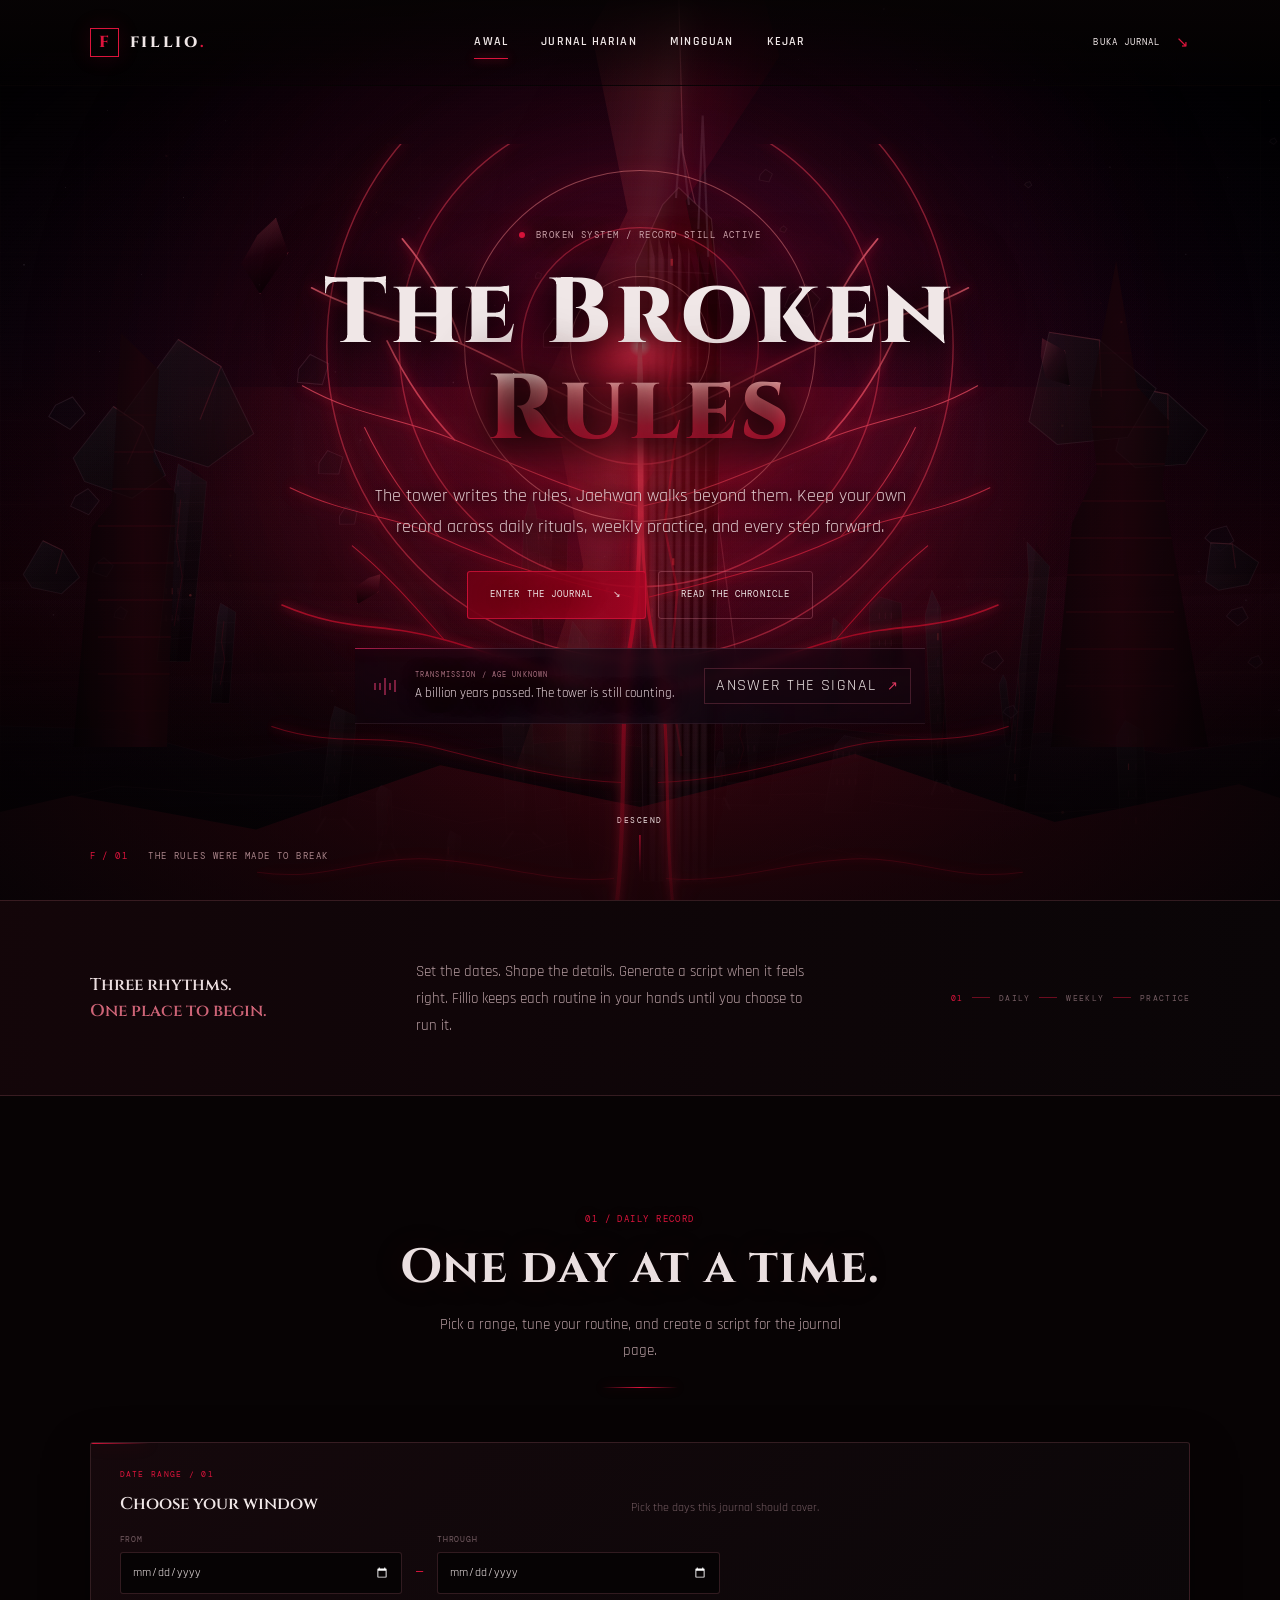
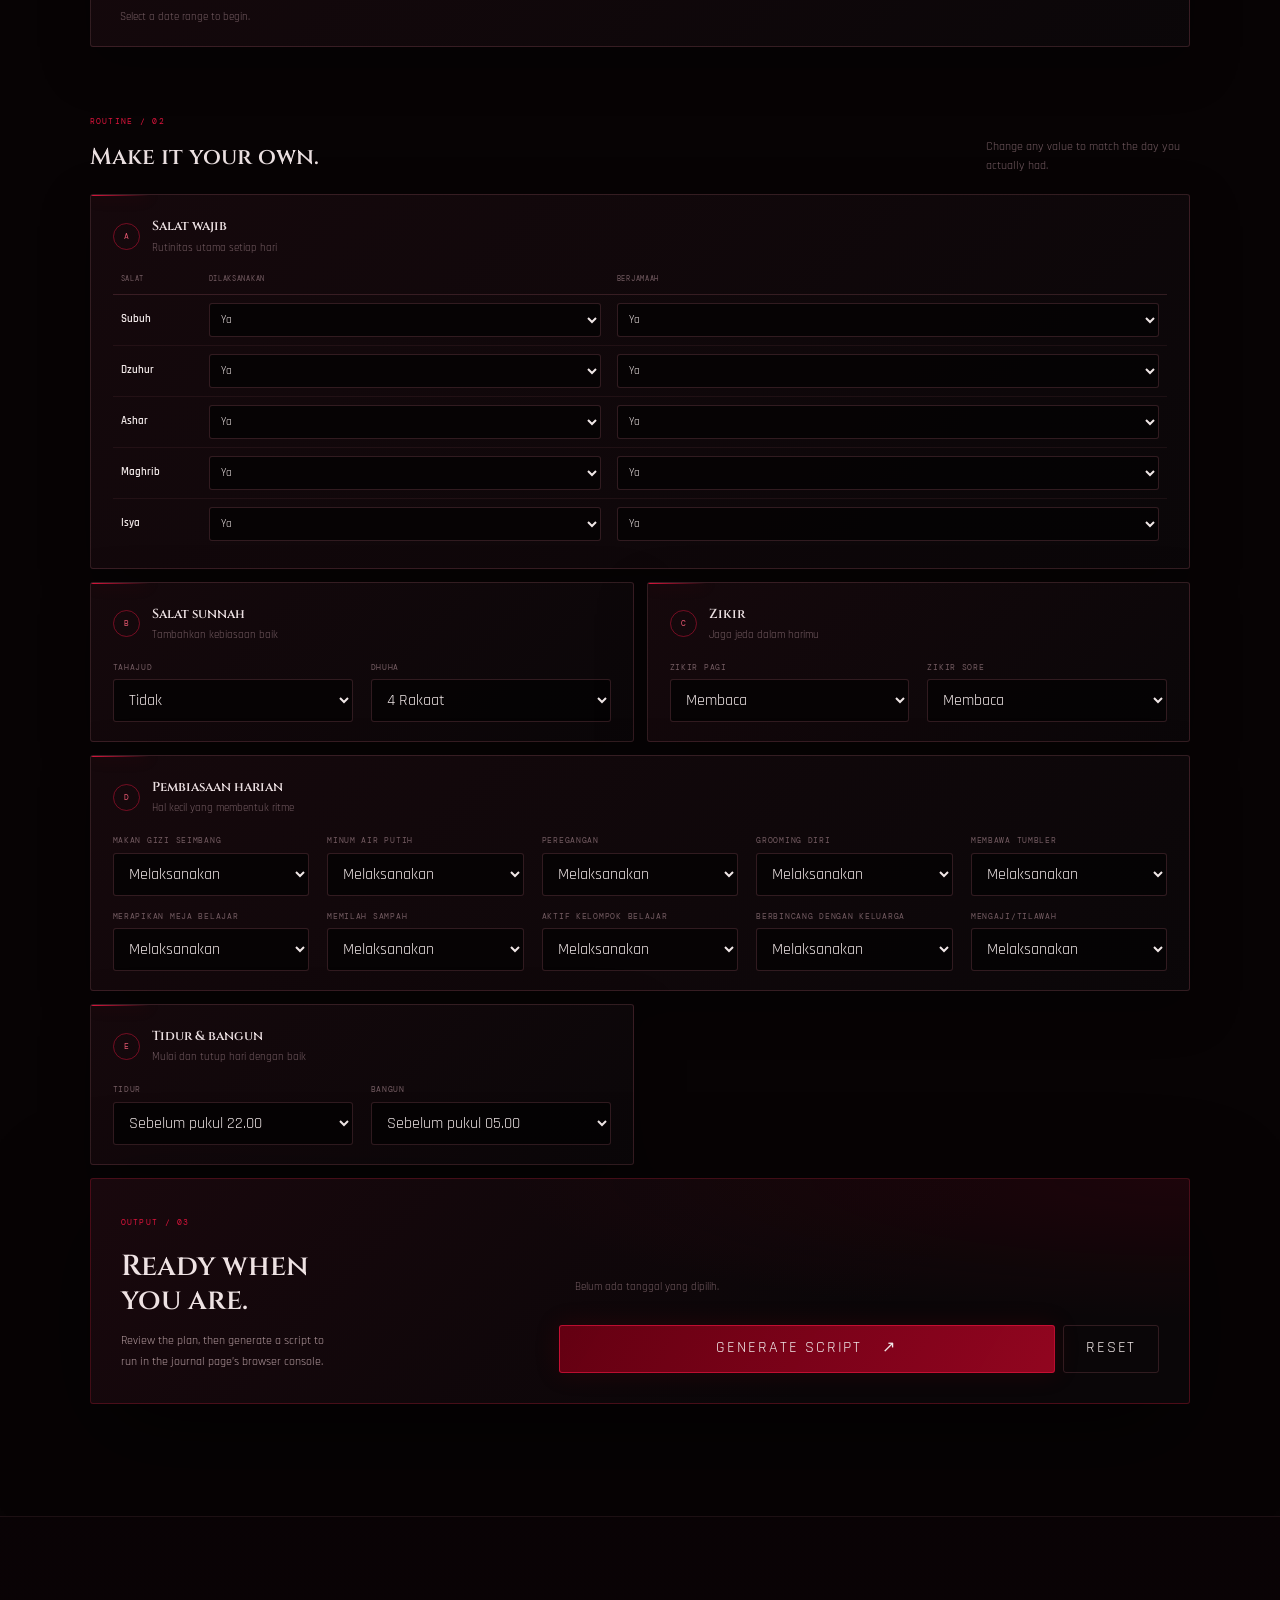
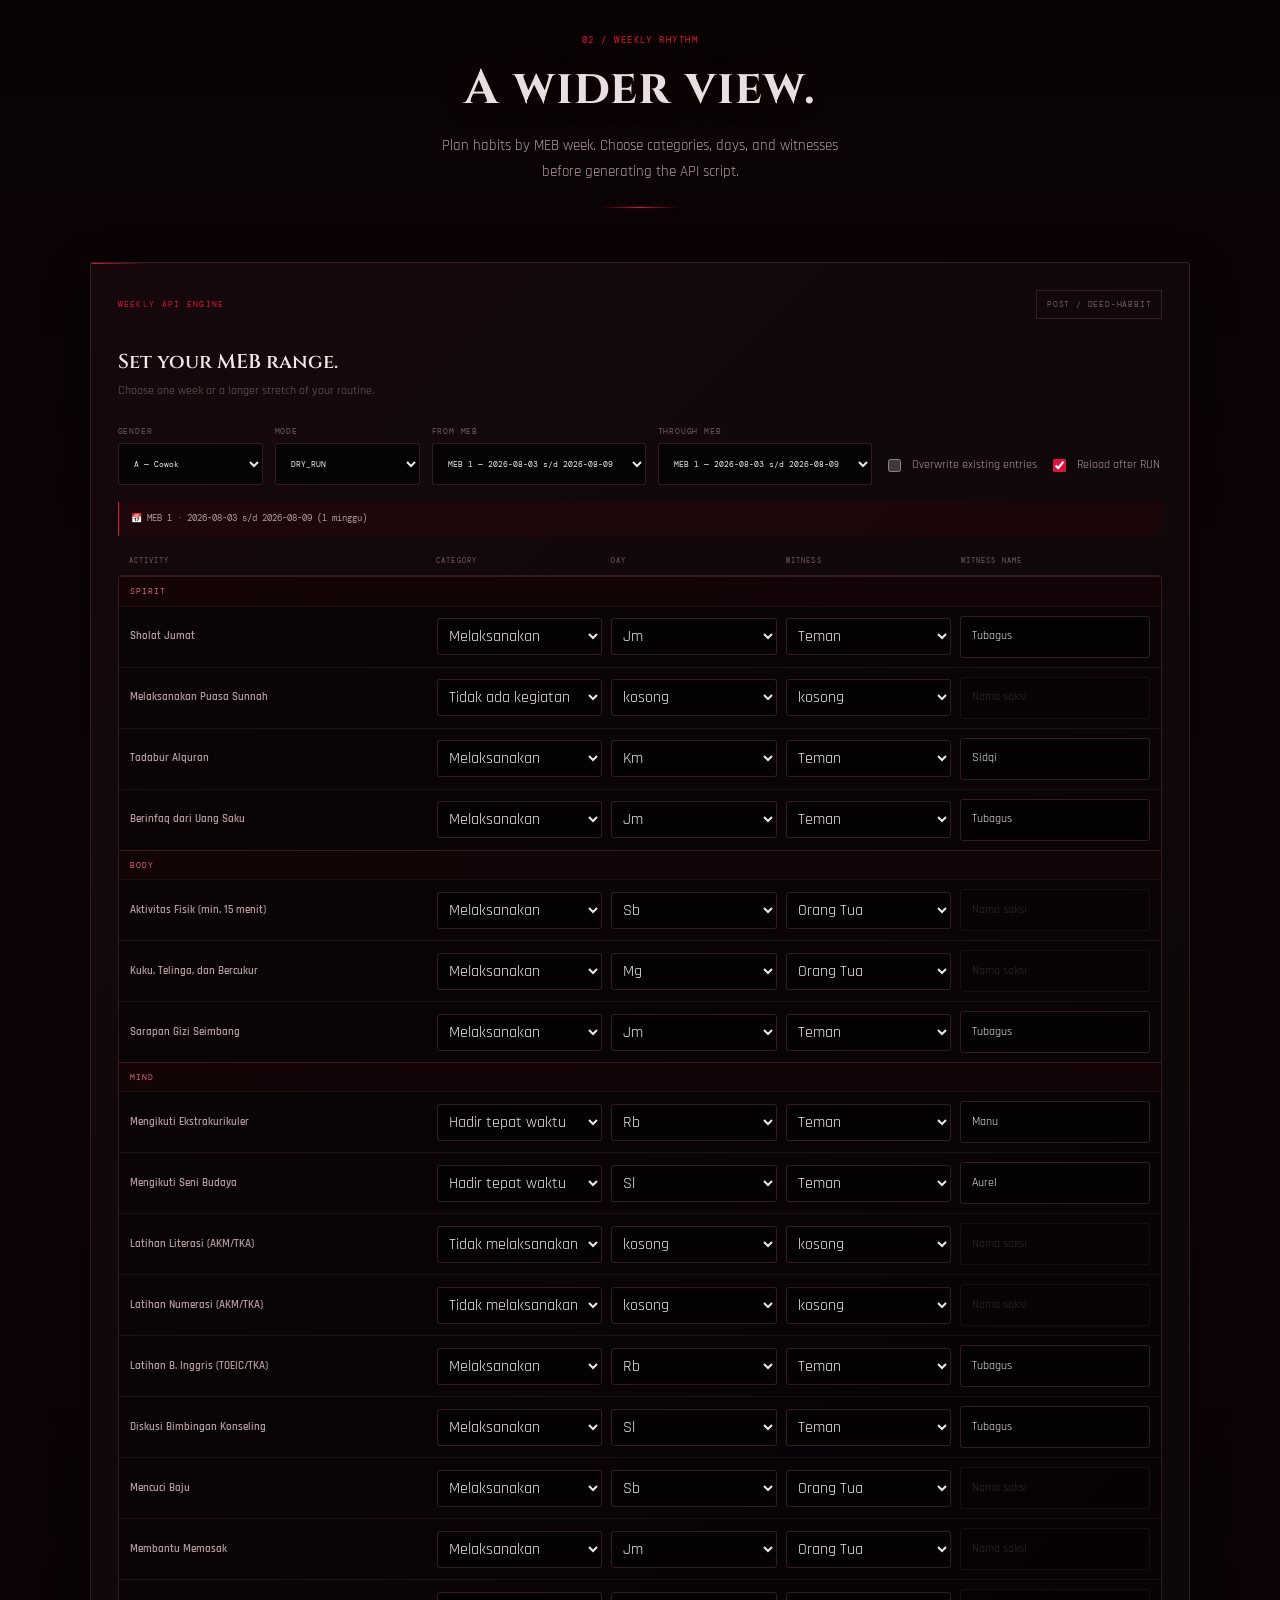
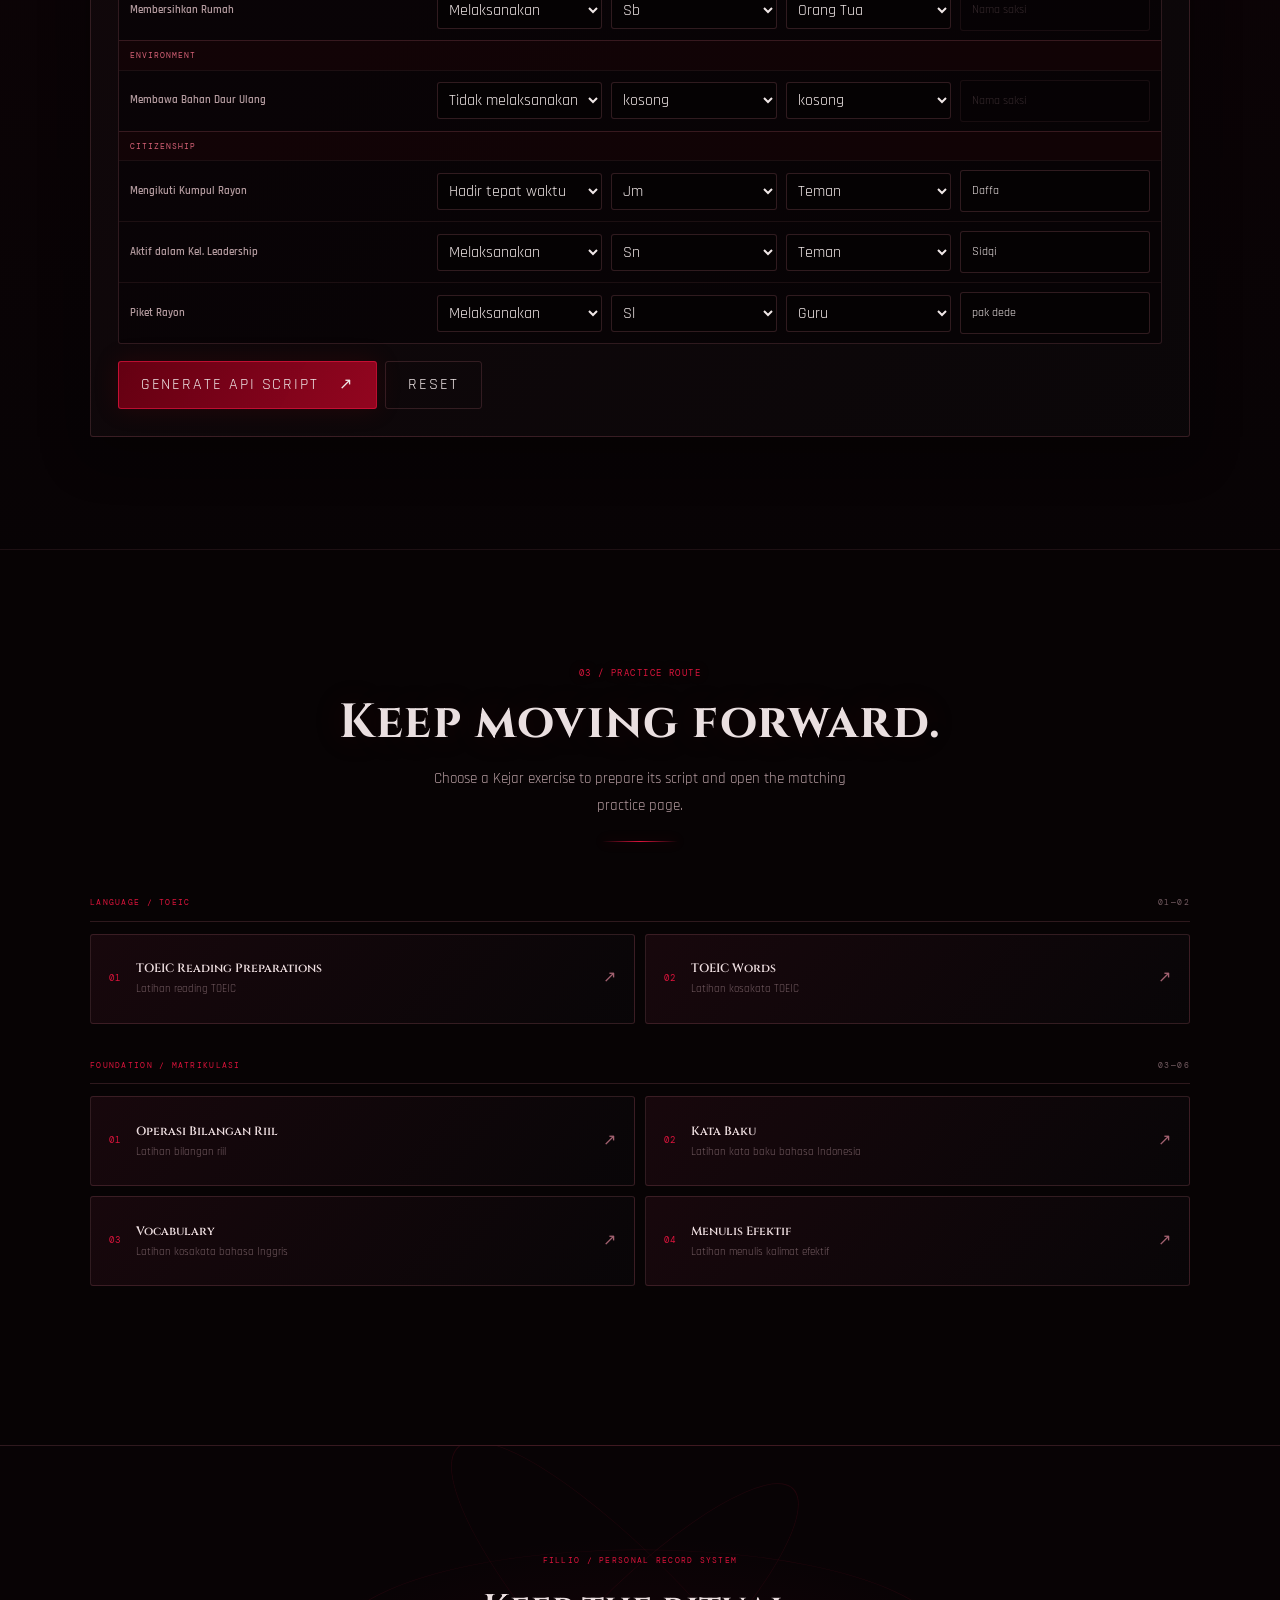
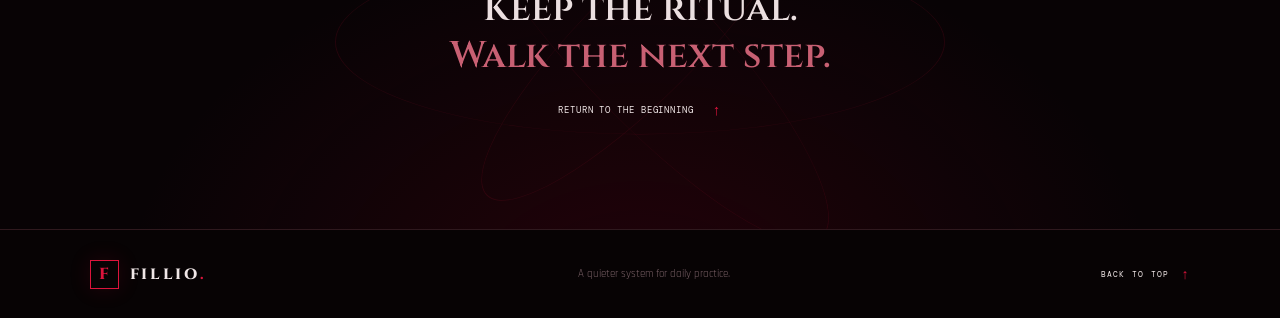
==== commit c25590e7: "lsd" ====
--- a/index.html
+++ b/index.html
@@ -204,10 +204,10 @@
         <a class="back-to-top" href="#home">BACK TO TOP <span aria-hidden="true">↑</span></a>
     </footer>
 
-    <script src="ui/app.js?v=2"></script>
-    <script src="ui/weekly-app.js"></script>
+    <script src="ui/app.js?v=3"></script>
+    <script src="ui/weekly-app.js?v=3"></script>
     <script src="src/kejar-toeic-config.js"></script>
-    <script src="src/kejar-toeic-injector.js"></script>
+    <script src="src/kejar-toeic-injector.js?v=3"></script>
     <script src="ui/kejar-toeic-app.js"></script>
     <script src="src/world-engine.js"></script>
     <script src="src/world-interaction.js"></script>
